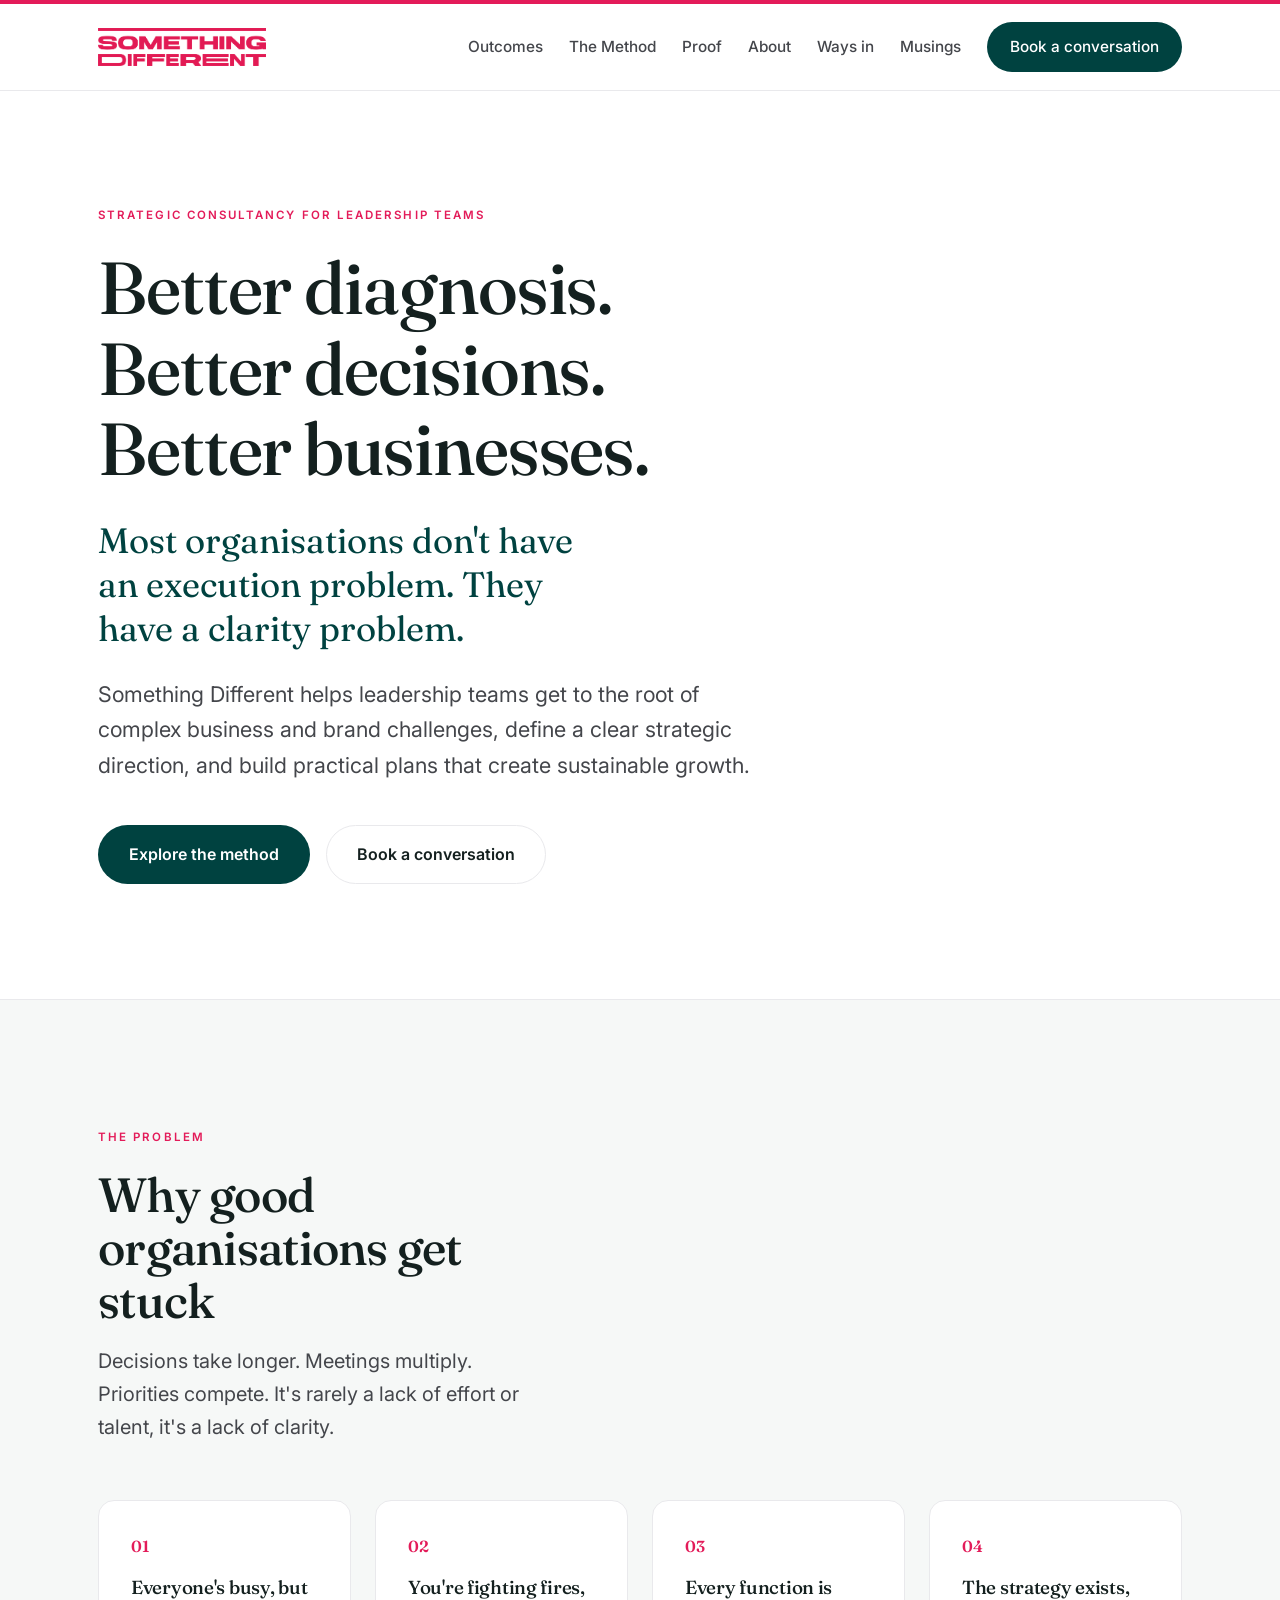
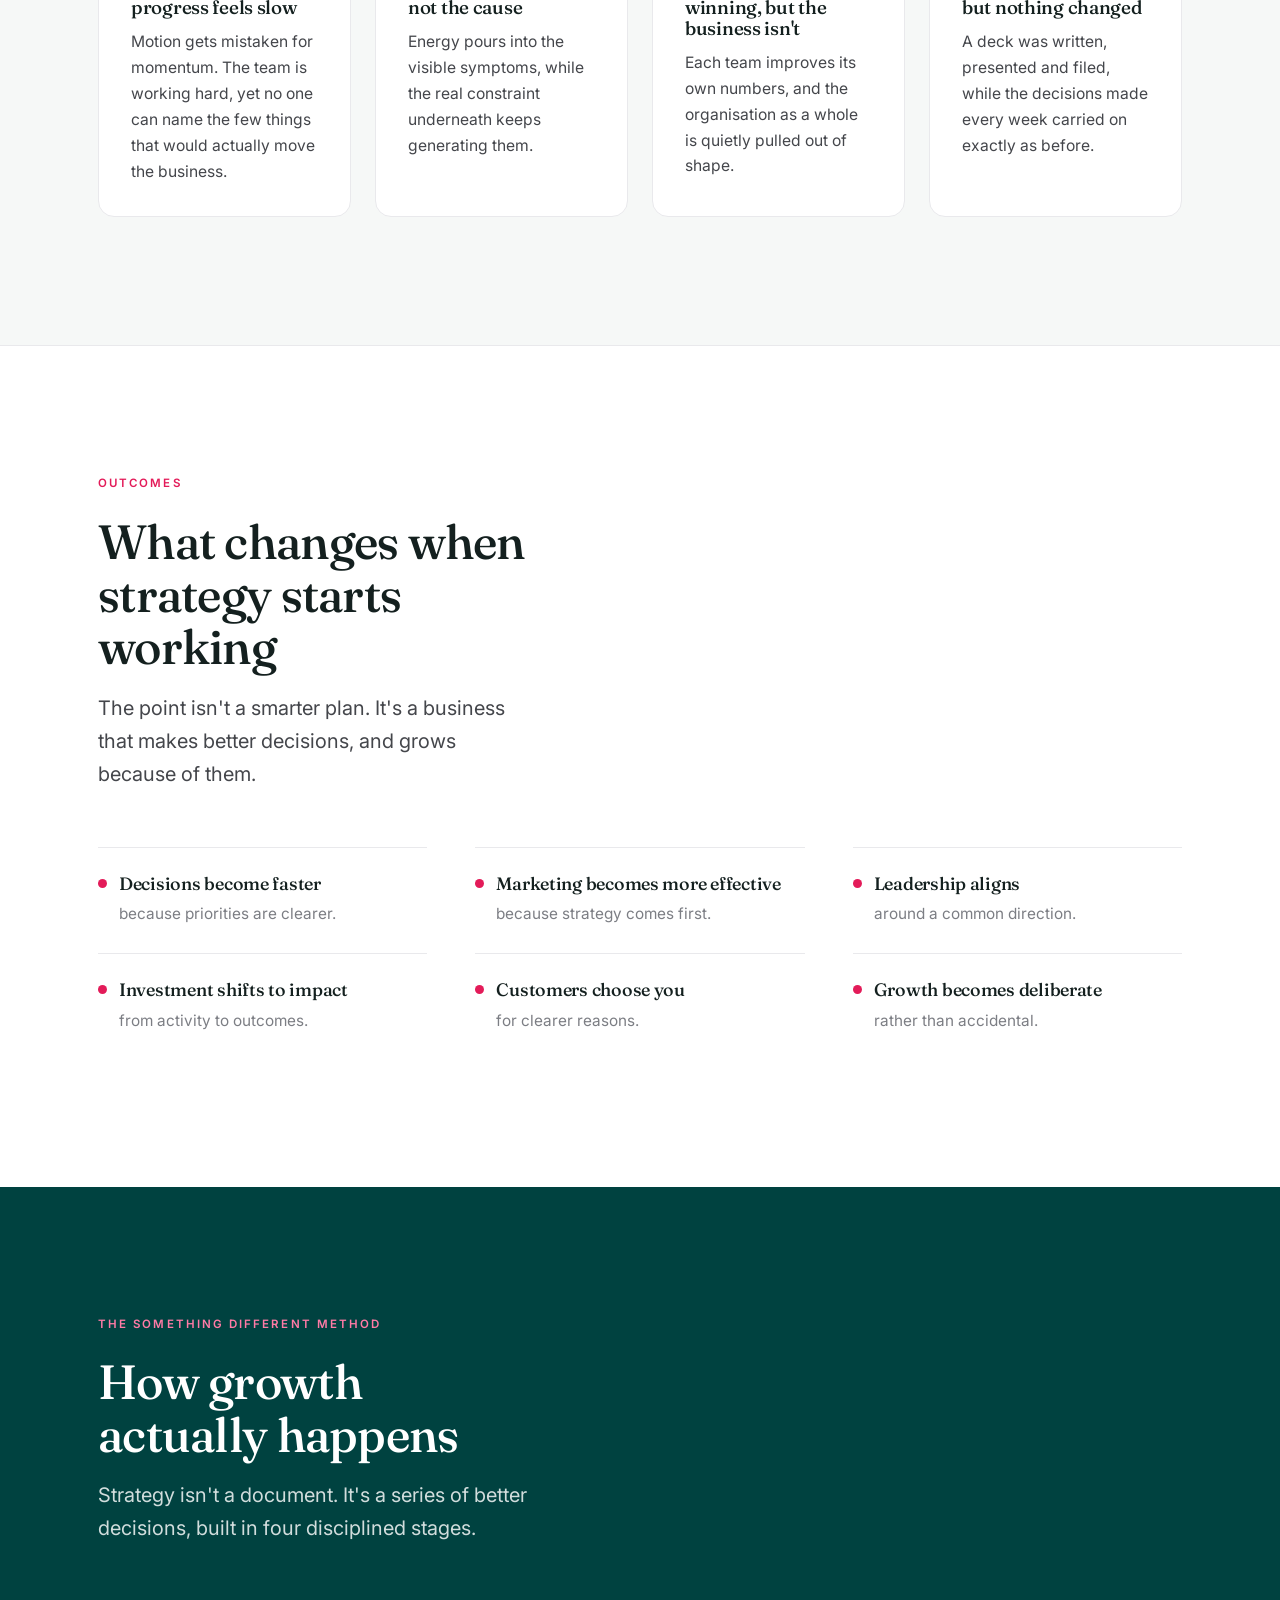
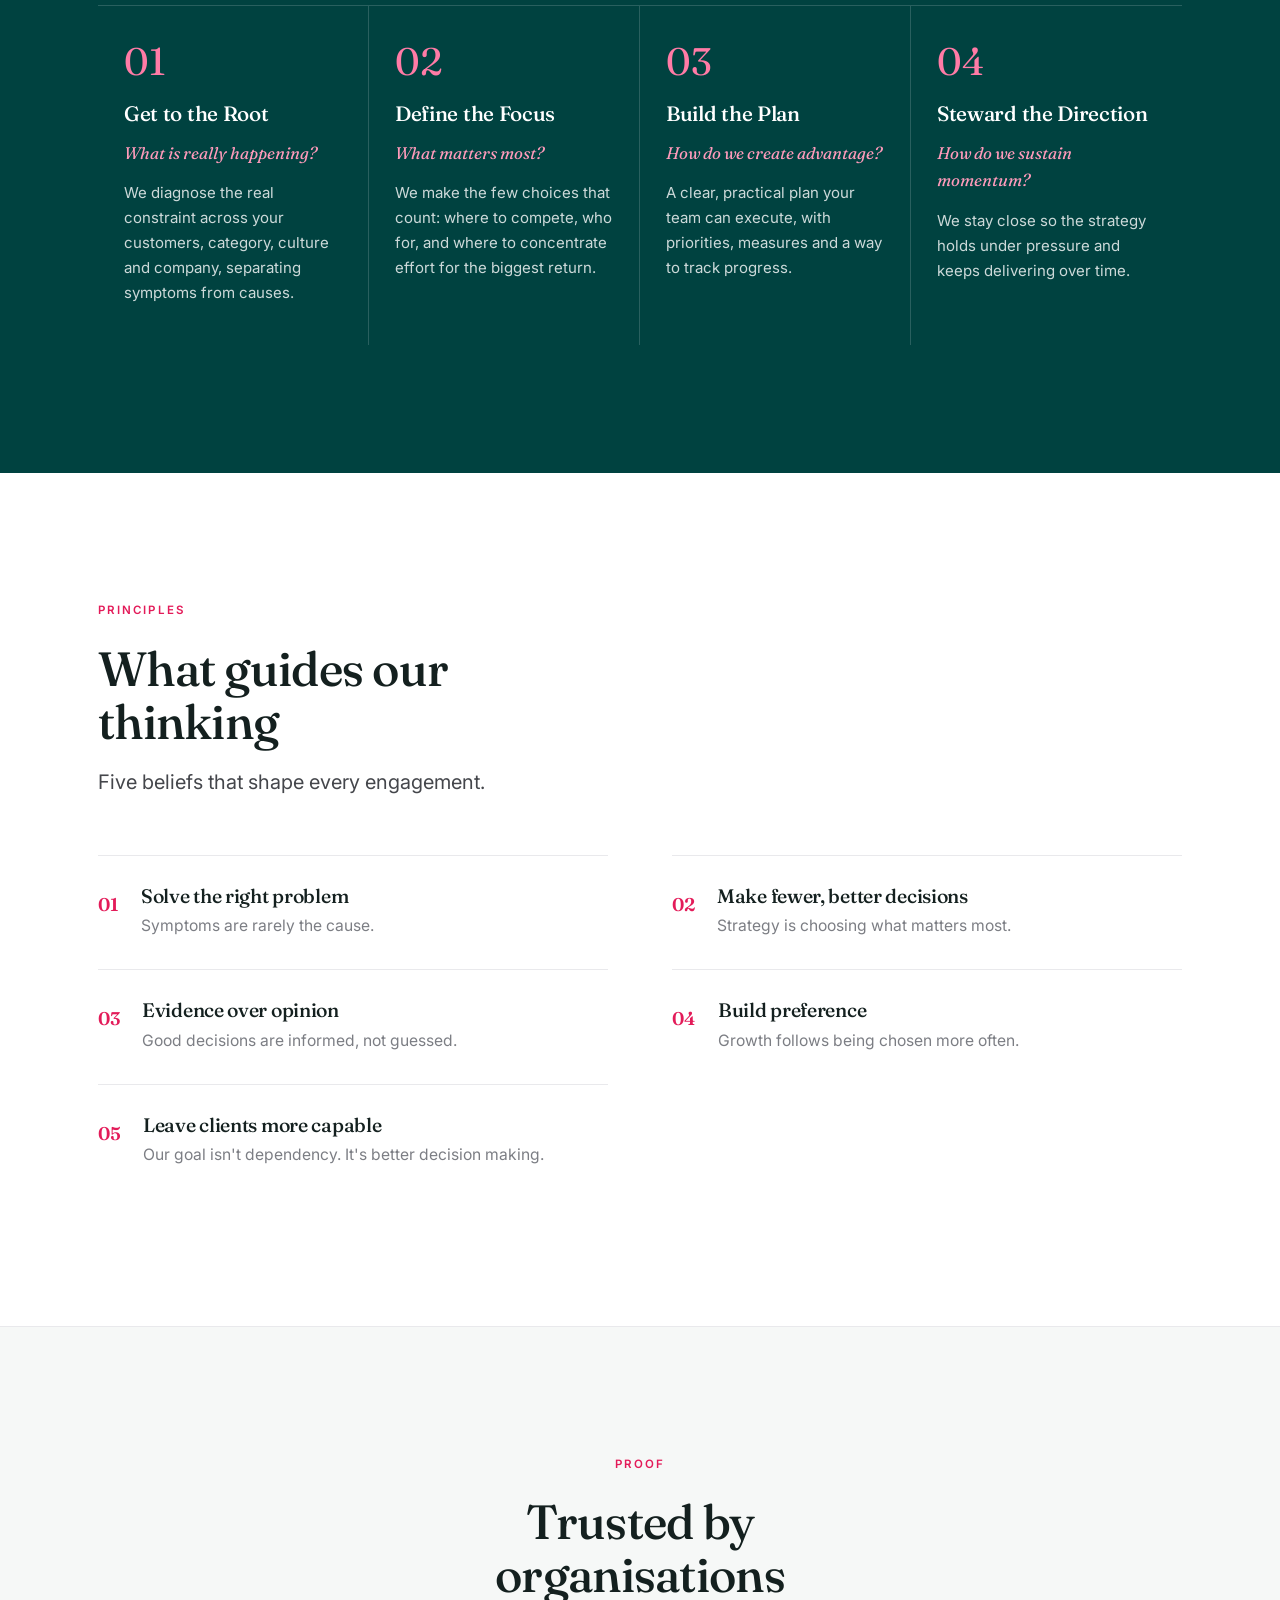
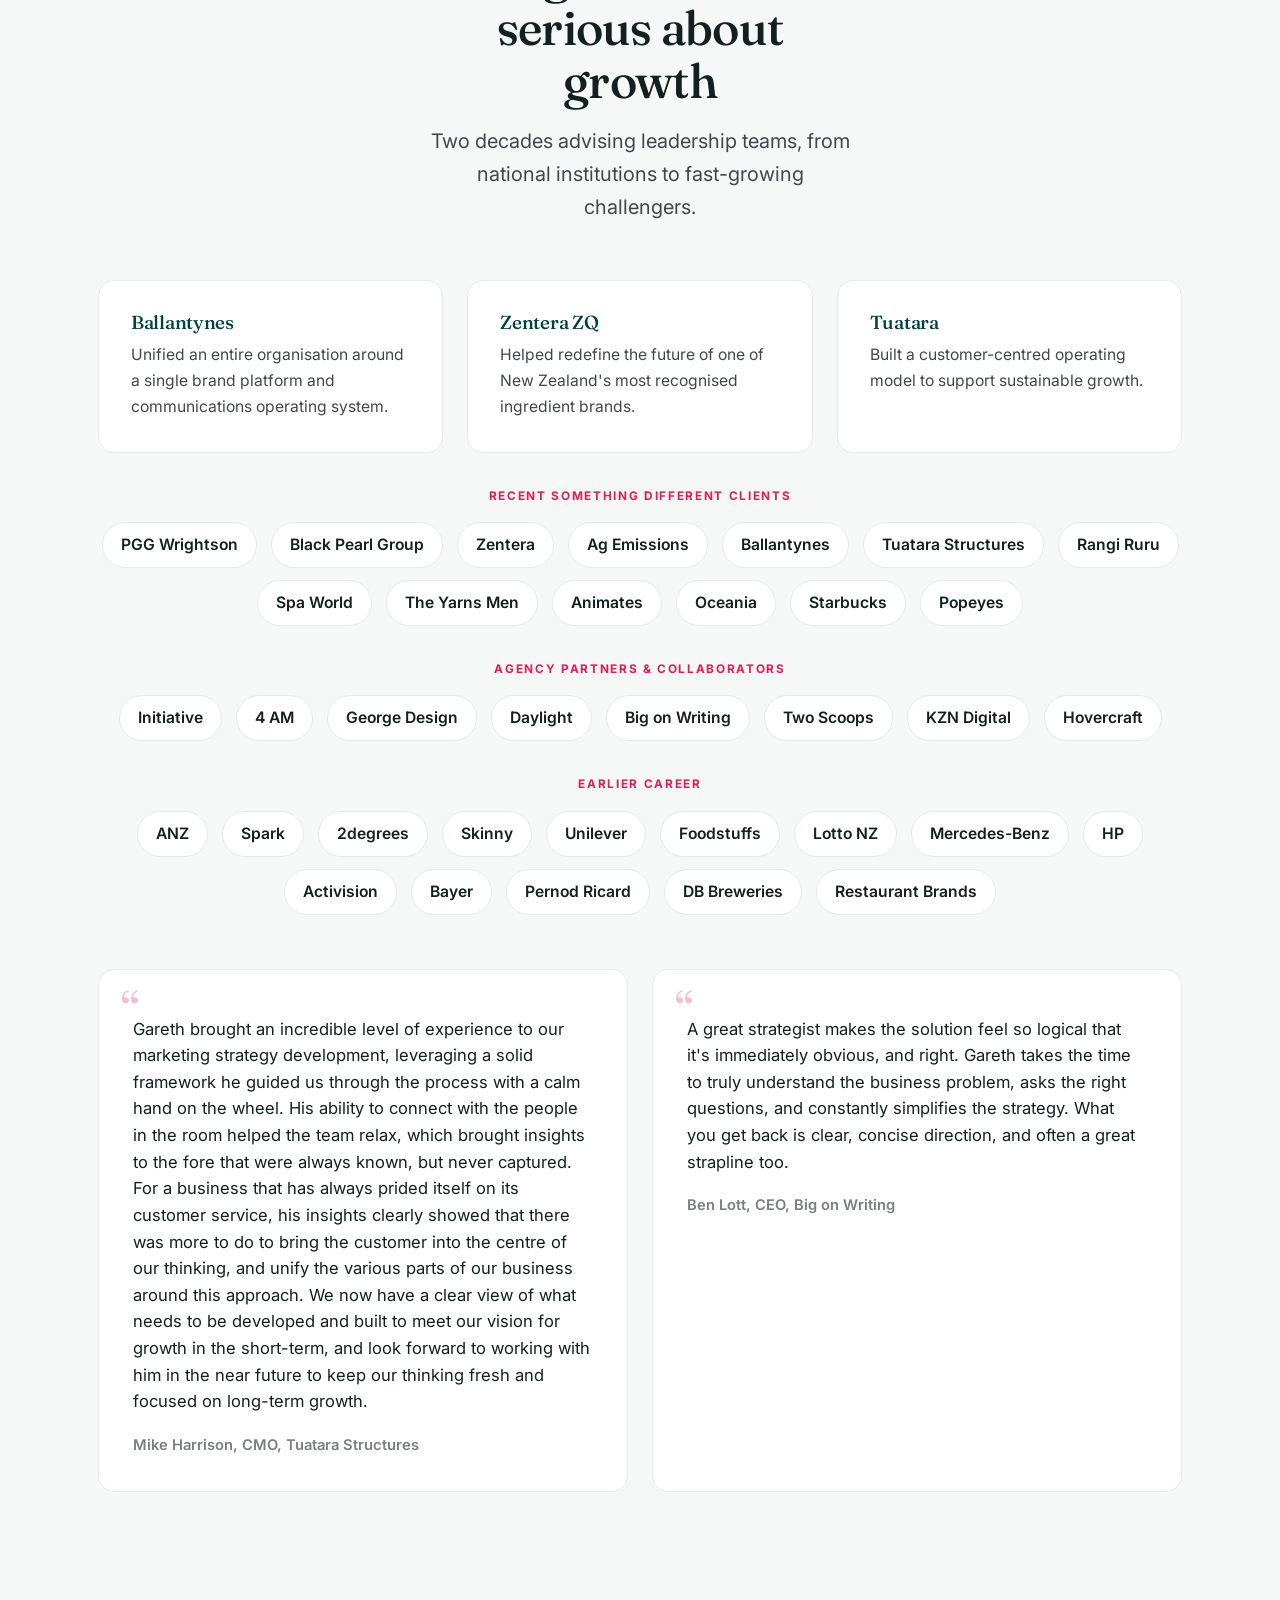
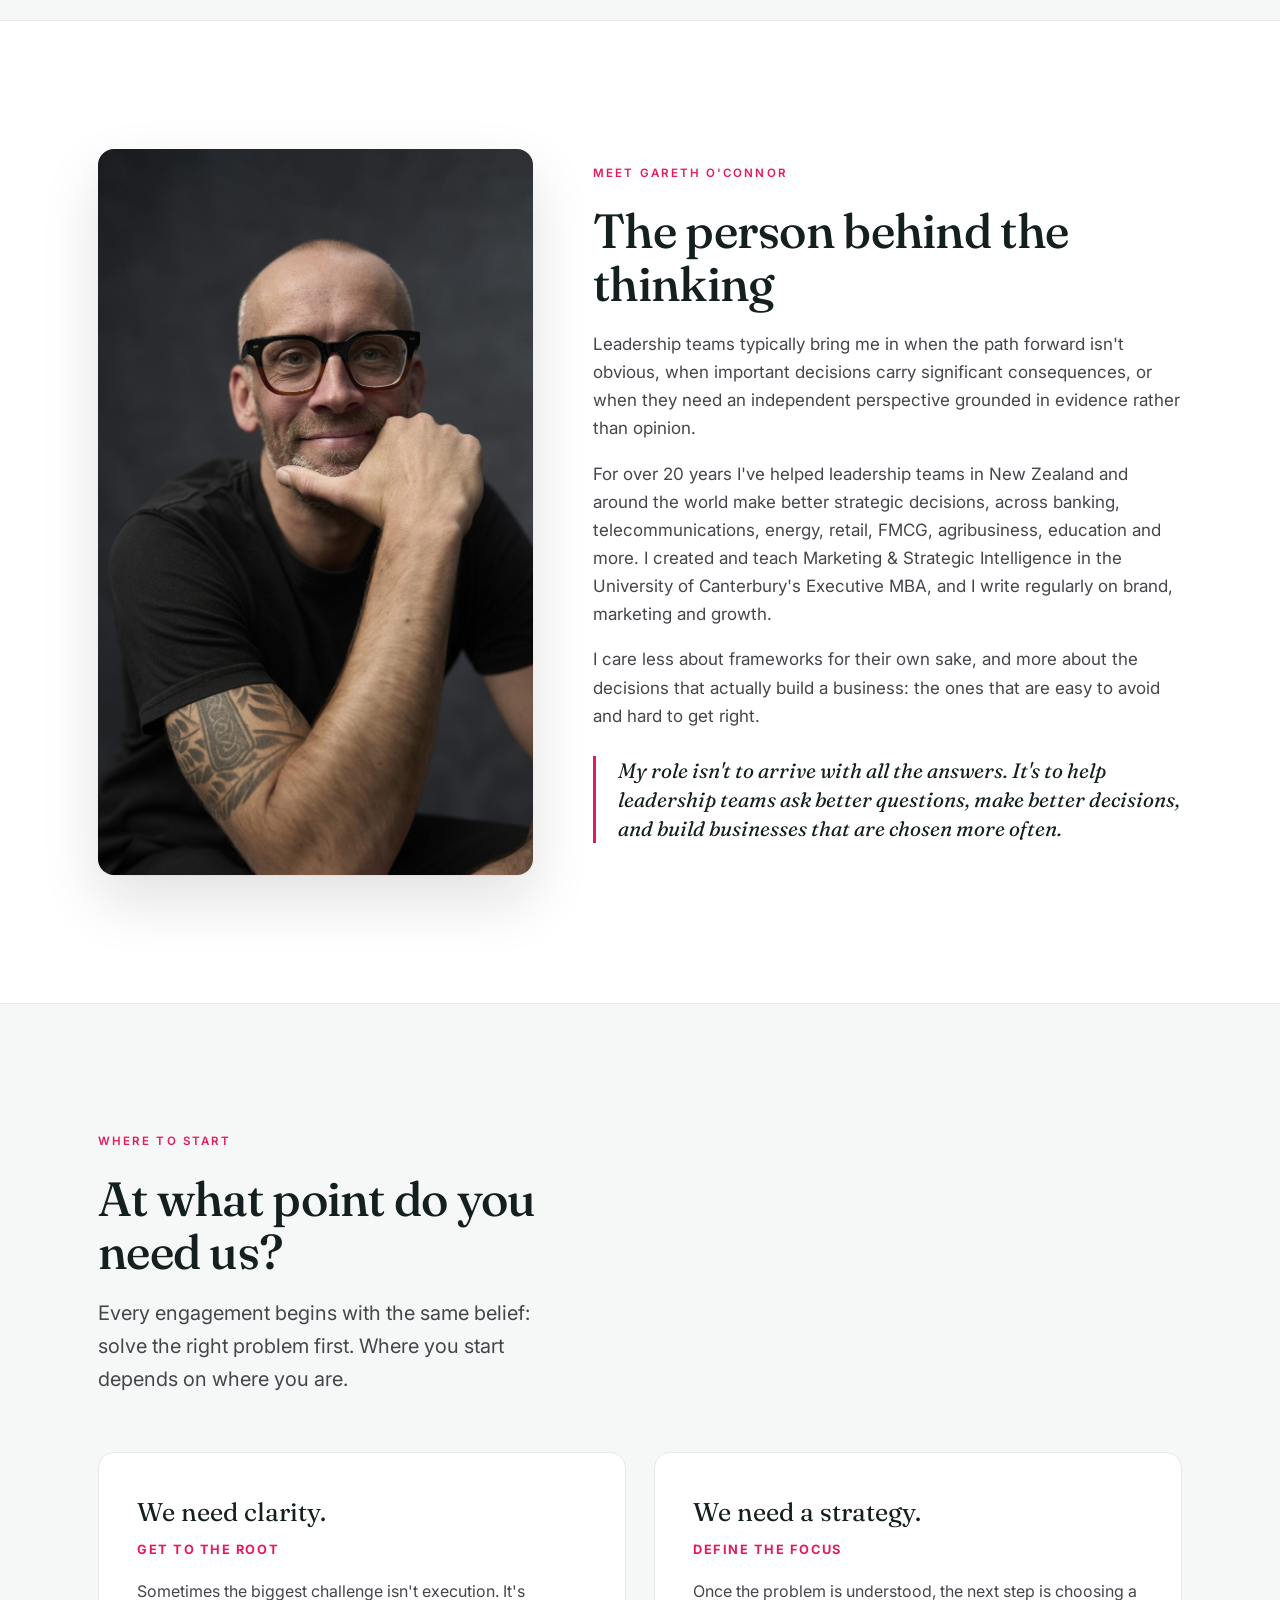
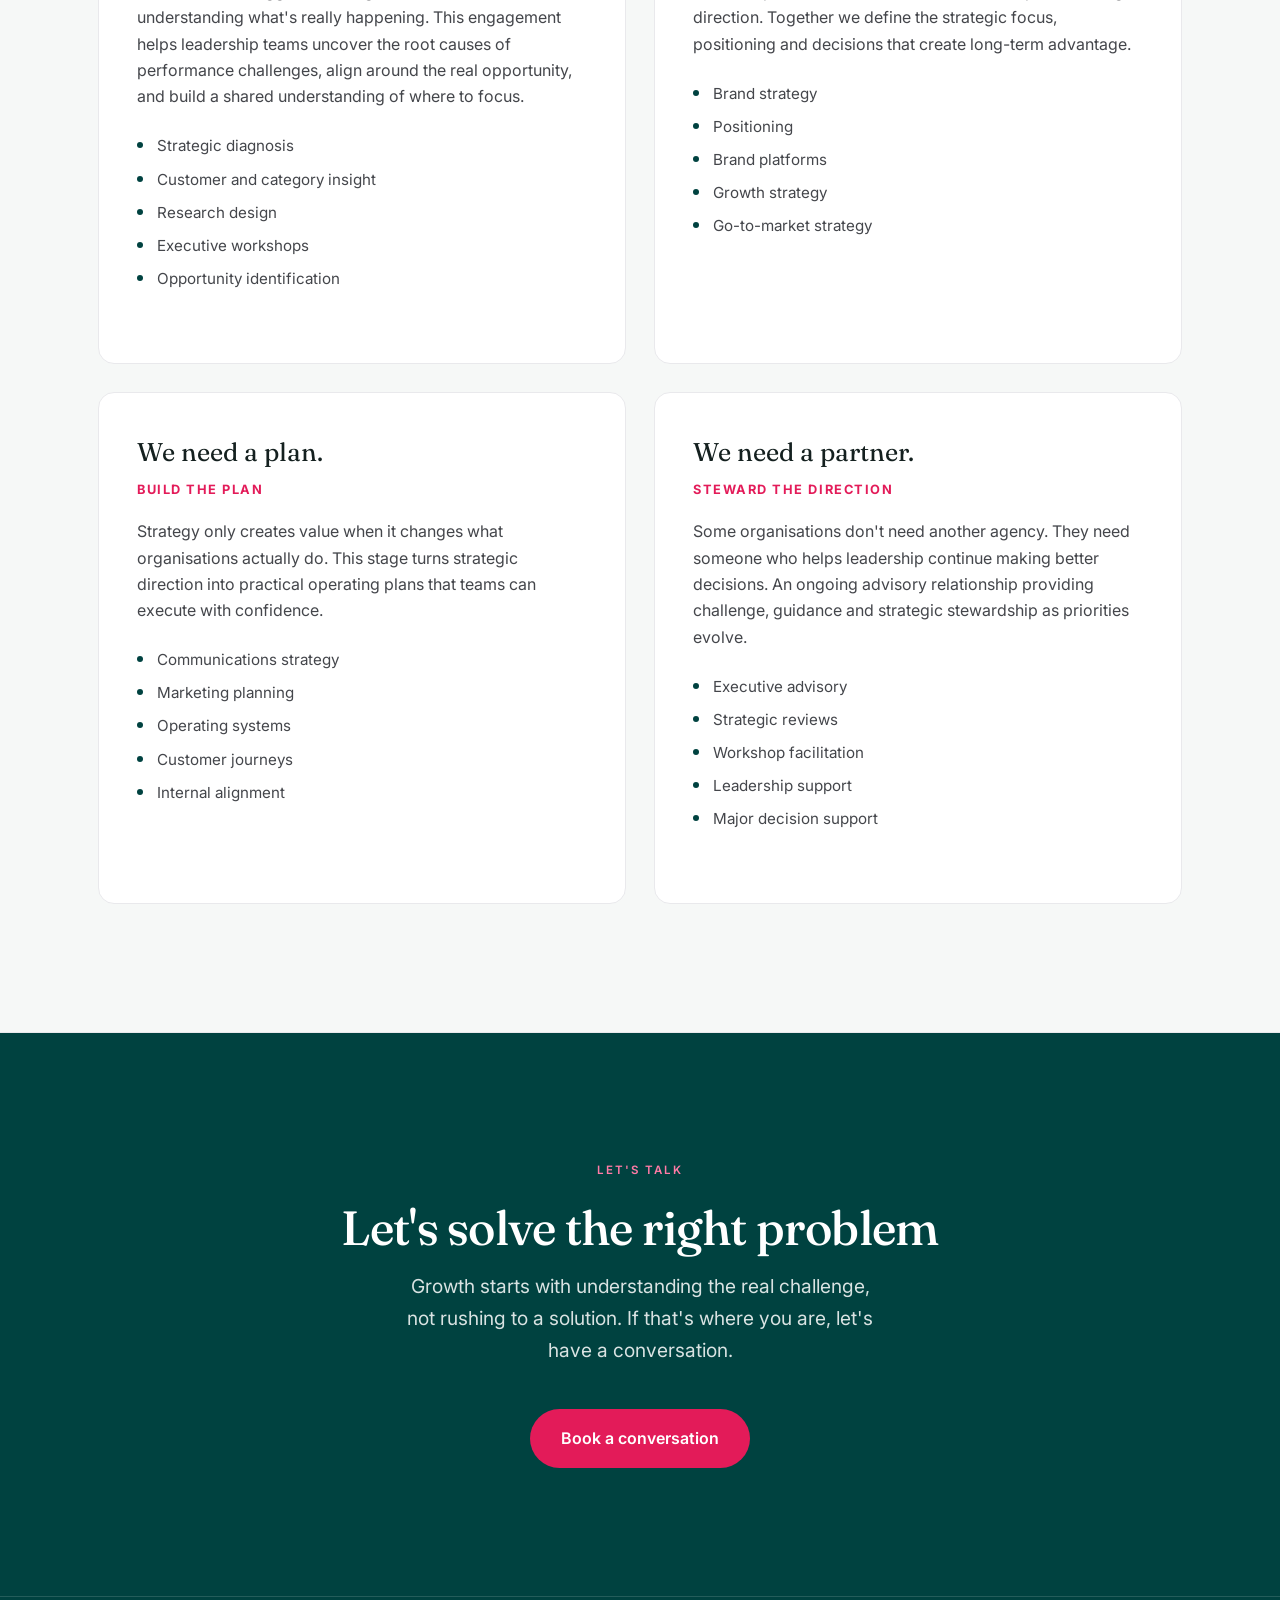
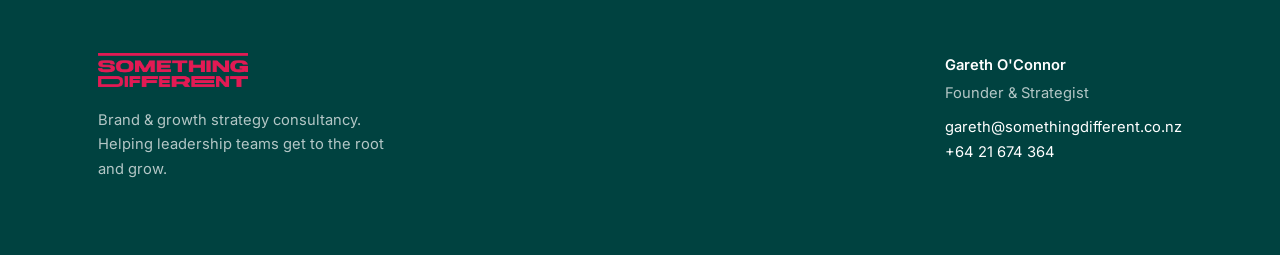
==== index.html @ 92d4b235 "Revise Open Graph description for stronger impact Updated the Open Graph description for clarity." ====
<!DOCTYPE html>
<html lang="en-NZ">
<head>
<meta charset="UTF-8">
<meta name="viewport" content="width=device-width, initial-scale=1">
<!-- Google tag (gtag.js) -->
<script async src="https://www.googletagmanager.com/gtag/js?id=G-72K4162M29"></script>
<script>
  window.dataLayer = window.dataLayer || [];
  function gtag(){dataLayer.push(arguments);}
  gtag('js', new Date());
  gtag('config', 'G-72K4162M29');
</script>
<title>Something Different | Brand & Growth Strategy Consultancy</title>
<meta name="description" content="A brand and growth strategy consultancy. Most organisations don't have an execution problem, they have a clarity problem. Better diagnosis, better decisions, better businesses.">
<link rel="canonical" href="https://somethingdifferent.co.nz/">
<meta name="theme-color" content="#004240">
<link rel="icon" href="/assets/favicon.svg" type="image/svg+xml">
<link rel="icon" href="/assets/favicon.png" sizes="64x64">
<link rel="apple-touch-icon" href="/assets/favicon.png">
<meta property="og:type" content="website">
<meta property="og:site_name" content="Something Different">
<meta property="og:title" content="Something Different | Brand & Growth Strategy Consultancy">
<meta property="og:description" content="Better diagnosis. Better decisions. Stronger businesses. A brand and growth strategy consultancy for leadership teams.">
<meta property="og:url" content="https://somethingdifferent.co.nz/">
<meta property="og:image" content="https://somethingdifferent.co.nz/assets/og-image.png">
<meta property="og:image:width" content="1200">
<meta property="og:image:height" content="630">
<meta name="twitter:card" content="summary_large_image">
<meta name="twitter:title" content="Something Different | Brand & Growth Strategy Consultancy">
<meta name="twitter:description" content="Better diagnosis. Better decisions. Better businesses.">
<meta name="twitter:image" content="https://somethingdifferent.co.nz/assets/og-image.png">
<script type="application/ld+json">
{"@context":"https://schema.org","@type":"ProfessionalService","name":"Something Different","description":"Brand and growth strategy consultancy helping leadership teams get to the root of performance challenges and build focused, commercially sound strategies that win preference and growth.","url":"https://somethingdifferent.co.nz/","logo":"https://somethingdifferent.co.nz/assets/logo.png","image":"https://somethingdifferent.co.nz/assets/og-image.png","email":"gareth@somethingdifferent.co.nz","telephone":"+64-21-674-364","areaServed":"New Zealand","founder":{"@type":"Person","name":"Gareth O'Connor","jobTitle":"Founder & Strategist","sameAs":"https://nz.linkedin.com/in/gareth-o-connor-3b755a29"},"sameAs":["https://nz.linkedin.com/in/gareth-o-connor-3b755a29"]}
</script>
<link rel="preconnect" href="https://fonts.googleapis.com">
<link rel="preconnect" href="https://fonts.gstatic.com" crossorigin>
<link href="https://fonts.googleapis.com/css2?family=Fraunces:opsz,wght@9..144,400;9..144,500;9..144,600&family=Inter:wght@400;500;600&display=swap" rel="stylesheet">
<style>
:root{
  --green:#004240; --green-2:#00605c; --pink:#e31b59; --pink-soft:#fde6ee;
  --green-soft:#e7f1ef; --ink:#14201f; --body:#44464b; --muted:#7c7e84;
  --line:#e9e9ec; --bg:#ffffff; --bg-soft:#f6f8f7; --radius:16px;
  --maxw:1140px;
}
*{box-sizing:border-box;}
html{scroll-behavior:smooth;}
body{margin:0;font-family:"Inter",-apple-system,BlinkMacSystemFont,"Segoe UI",Roboto,sans-serif;color:var(--body);background:var(--bg);line-height:1.65;font-size:17px;-webkit-font-smoothing:antialiased;}
h1,h2,h3,h4{font-family:"Fraunces",Georgia,serif;color:var(--ink);line-height:1.1;font-weight:500;letter-spacing:-0.015em;margin:0;}
h1{font-size:clamp(2.6rem,6vw,4.6rem);}
h2{font-size:clamp(2rem,4vw,3rem);}
h3{font-size:1.3rem;}
p{margin:0 0 1.1rem;}
a{color:inherit;text-decoration:none;}
.wrap{width:100%;max-width:var(--maxw);margin:0 auto;padding:0 28px;}
.eyebrow{font-family:"Inter",sans-serif;text-transform:uppercase;letter-spacing:.18em;font-size:.72rem;font-weight:600;color:var(--pink);margin:0 0 1.4rem;}
section{padding:clamp(84px,10vw,148px) 0;}
.lead{font-size:1.25rem;color:var(--body);max-width:46ch;}
.muted{color:var(--muted);}

/* buttons */
.btn{display:inline-block;font-weight:600;font-size:1rem;padding:15px 30px;border-radius:999px;border:1.5px solid transparent;transition:transform .12s ease,background .2s ease,color .2s ease,border-color .2s ease;cursor:pointer;}
.btn:hover{transform:translateY(-1px);}
.btn-primary{background:var(--green);color:#fff;}
.btn-primary:hover{background:var(--green-2);}
.btn-ghost{background:transparent;color:var(--ink);border-color:var(--line);}
.btn-ghost:hover{border-color:var(--green);color:var(--green);}
.btn-pink{background:var(--pink);color:#fff;}
.btn-pink:hover{background:#c5164e;}

/* nav */
.nav{position:sticky;top:0;z-index:40;background:rgba(255,255,255,.86);backdrop-filter:saturate(180%) blur(12px);border-top:4px solid var(--pink);border-bottom:1px solid var(--line);}
.nav .wrap{display:flex;align-items:center;justify-content:space-between;height:86px;}
.nav img{height:38px;display:block;}
.nav-links{display:flex;align-items:center;gap:26px;}
.nav-links a{color:var(--body);font-size:.96rem;font-weight:500;}
.nav-links a:hover{color:var(--ink);}
.nav-links .btn{padding:11px 22px;color:#fff;}
.nav-toggle{display:none;background:none;border:0;font-size:1.6rem;line-height:1;cursor:pointer;color:var(--ink);}

/* hero */
.hero{padding-top:clamp(70px,9vw,120px);padding-bottom:clamp(70px,9vw,120px);}
.hero h1{max-width:16ch;}
.hero .lead{margin-top:1.6rem;font-size:1.35rem;max-width:52ch;color:var(--body);}
.hero-statement{margin-top:1.8rem;font-family:"Fraunces",serif;font-size:clamp(1.5rem,3vw,2.2rem);color:var(--green);max-width:22ch;line-height:1.25;}
.hero-cta{margin-top:2.6rem;display:flex;gap:16px;flex-wrap:wrap;}

/* generic section head */
.section-head{max-width:40ch;margin-bottom:56px;}
.section-head .lead{margin-top:1.1rem;}
.center{text-align:center;margin-left:auto;margin-right:auto;}

/* problem cards */
.soft{background:var(--bg-soft);border-top:1px solid var(--line);border-bottom:1px solid var(--line);}
.grid-4{display:grid;grid-template-columns:repeat(4,1fr);gap:24px;}
.grid-3{display:grid;grid-template-columns:repeat(3,1fr);gap:24px;}
.grid-2{display:grid;grid-template-columns:repeat(2,1fr);gap:28px;}
.card{background:#fff;border:1px solid var(--line);border-radius:var(--radius);padding:32px;}
.card .n{font-family:"Fraunces",serif;color:var(--pink);font-size:1rem;font-weight:600;margin-bottom:18px;display:block;}
.card h3{font-size:1.18rem;margin-bottom:10px;}
.card p{font-size:.98rem;margin:0;}

/* outcomes */
.outcomes .item{padding:26px 0;border-top:1px solid var(--line);}
.out-grid{display:grid;grid-template-columns:repeat(3,1fr);gap:0 48px;}
.outcomes .item h3{font-size:1.12rem;display:flex;align-items:baseline;gap:12px;}
.outcomes .item h3::before{content:"";width:9px;height:9px;border-radius:50%;background:var(--pink);flex:0 0 auto;transform:translateY(-2px);}
.outcomes .item p{font-size:.96rem;color:var(--muted);margin:.5rem 0 0;padding-left:21px;}

/* principles */
.principles{display:grid;grid-template-columns:repeat(2,1fr);gap:0 64px;}
.pr{display:flex;gap:22px;padding:30px 0;border-top:1px solid var(--line);}
.pr .pn{font-family:"Fraunces",serif;color:var(--pink);font-size:1.15rem;font-weight:600;flex:0 0 auto;padding-top:4px;}
.pr h3{font-size:1.22rem;margin-bottom:6px;}
.pr p{font-size:.98rem;color:var(--muted);margin:0;}

/* operating model (signature, dark) */
.method{background:var(--green);color:#fff;}
.method h2,.method h3{color:#fff;}
.method .eyebrow{color:#ff7ba6;}
.method .lead{color:rgba(255,255,255,.82);}
.stages{margin-top:60px;display:grid;grid-template-columns:repeat(4,1fr);gap:0;border-top:1px solid rgba(255,255,255,.16);}
.stage{padding:36px 26px 40px;border-right:1px solid rgba(255,255,255,.16);}
.stage:last-child{border-right:none;}
.stage .num{font-family:"Fraunces",serif;font-size:2.4rem;color:#ff7ba6;line-height:1;display:block;margin-bottom:22px;}
.stage h3{font-size:1.3rem;margin-bottom:14px;}
.stage .q{font-family:"Fraunces",serif;font-style:italic;color:#ff9bbb;font-size:1.05rem;margin-bottom:14px;}
.stage p{font-size:.94rem;color:rgba(255,255,255,.8);margin:0;}

/* proof */
.clabel{font-size:.74rem;text-transform:uppercase;letter-spacing:.14em;font-weight:700;color:var(--pink);margin:34px 0 16px;text-align:center;}
.clients{display:flex;flex-wrap:wrap;gap:12px 14px;justify-content:center;}
.clients span{font-weight:600;color:var(--ink);font-size:.98rem;padding:9px 18px;border:1px solid var(--line);border-radius:999px;background:#fff;}
.quote{max-width:820px;margin:70px auto 0;text-align:center;padding:0 20px;}
.quote p{font-family:"Fraunces",serif;font-size:clamp(1.4rem,2.6vw,1.9rem);line-height:1.4;color:var(--ink);font-weight:400;}
.quote .mark{color:var(--pink);font-size:3rem;font-family:"Fraunces",serif;line-height:0;display:block;margin-bottom:10px;}
.quote cite{display:block;margin-top:22px;font-style:normal;font-weight:600;font-size:.95rem;color:var(--muted);}
.quotes{display:grid;grid-template-columns:1fr 1fr;gap:24px;margin-top:54px;}
.qcard{background:#fff;border:1px solid var(--line);border-radius:16px;padding:34px;position:relative;margin:0;}
.qcard::before{content:"\201C";font-family:"Fraunces",serif;color:var(--pink);font-size:3rem;line-height:1;position:absolute;top:16px;left:22px;opacity:.28;}
.qcard p{position:relative;font-size:1.04rem;line-height:1.6;color:var(--ink);margin:12px 0 0;}
.qcard cite{display:block;margin-top:18px;font-style:normal;font-weight:600;font-size:.92rem;color:var(--muted);}

/* meet gareth */
.about-grid{display:grid;grid-template-columns:0.85fr 1.15fr;gap:60px;align-items:center;}
.about-photo img{width:100%;border-radius:var(--radius);display:block;box-shadow:0 1px 2px rgba(0,0,0,.04),0 26px 60px rgba(20,20,25,.12);}
.about-quote{margin-top:26px;padding-left:22px;border-left:3px solid var(--pink);font-family:"Fraunces",serif;font-style:italic;font-size:1.3rem;line-height:1.4;color:var(--ink);}

/* services */
.svc{border:1px solid var(--line);border-radius:var(--radius);padding:38px;background:#fff;display:flex;flex-direction:column;}
.svc .need{font-family:"Fraunces",serif;font-size:1.6rem;color:var(--ink);margin-bottom:6px;}
.svc .maps{font-size:.8rem;text-transform:uppercase;letter-spacing:.12em;font-weight:700;color:var(--pink);margin-bottom:18px;}
.svc p{font-size:1rem;}
.svc ul{list-style:none;padding:0;margin:6px 0 26px;}
.svc li{position:relative;padding-left:20px;margin-bottom:8px;font-size:.95rem;color:var(--body);}
.svc li::before{content:"";position:absolute;left:0;top:9px;width:6px;height:6px;border-radius:50%;background:var(--green);}
.svc .go{margin-top:auto;font-weight:600;color:var(--green);}
.svc .go:hover{color:var(--pink);}

/* closing */
.closing{background:var(--green);color:#fff;text-align:center;}
.closing h2{color:#fff;}
.closing p{color:rgba(255,255,255,.85);max-width:40ch;margin-left:auto;margin-right:auto;}

/* footer */
.footer{background:var(--green);border-top:1px solid rgba(255,255,255,.14);color:rgba(255,255,255,.7);padding:56px 0;font-size:.92rem;}
.footer .wrap{display:flex;justify-content:space-between;gap:24px;flex-wrap:wrap;align-items:flex-start;}
.footer img{height:34px;}
.footer a{color:#fff;}
.footer a:hover{color:var(--pink);}

/* preview ribbon */
.ribbon{background:var(--ink);color:#fff;text-align:center;font-size:.82rem;letter-spacing:.03em;padding:9px 16px;}
.ribbon b{color:#ff9bbb;font-weight:600;}

@media(max-width:960px){
  .grid-4{grid-template-columns:repeat(2,1fr);}
  .out-grid{grid-template-columns:repeat(2,1fr);gap:0 32px;}
  .stages{grid-template-columns:repeat(2,1fr);border-top:none;}
  .stage{border-right:none;border-top:1px solid rgba(255,255,255,.16);}
  .about-grid{grid-template-columns:1fr;gap:36px;}
  .quotes{grid-template-columns:1fr;}
  .about-photo{max-width:420px;}
  .nav-toggle{display:block;}
  .nav-links{display:none;}
  .nav-links.open{display:flex;flex-direction:column;align-items:flex-start;gap:16px;position:absolute;top:86px;left:0;right:0;background:#fff;padding:22px 28px;border-bottom:1px solid var(--line);box-shadow:0 20px 40px rgba(20,20,25,.06);}
}
@media(max-width:620px){
  .grid-4,.grid-2,.grid-3,.out-grid{grid-template-columns:1fr;}
  .stages{grid-template-columns:1fr;}
}
</style>
</head>
<body>


<header class="nav">
  <div class="wrap">
    <a href="#top"><img src="assets/logo.png" alt="Something Different"></a>
    <button class="nav-toggle" aria-label="Menu" onclick="document.getElementById('nav').classList.toggle('open')">&#9776;</button>
    <nav class="nav-links" id="nav">
      <a href="#outcomes">Outcomes</a>
      <a href="#method">The Method</a>
      <a href="#proof">Proof</a>
      <a href="#about">About</a>
      <a href="#services">Ways in</a>
      <a href="musings.html">Musings</a>
      <a class="btn btn-primary" href="contact.html">Book a conversation</a>
    </nav>
  </div>
</header>

<!-- 1. HERO -->
<section class="hero" id="top">
  <div class="wrap">
    <p class="eyebrow">Strategic consultancy for leadership teams</p>
    <h1>Better diagnosis.<br>Better decisions.<br>Better businesses.</h1>
    <p class="hero-statement">Most organisations don't have an execution problem. They have a clarity problem.</p>
    <p class="lead">Something Different helps leadership teams get to the root of complex business and brand challenges, define a clear strategic direction, and build practical plans that create sustainable growth.</p>
    <div class="hero-cta">
      <a class="btn btn-primary" href="#method">Explore the method</a>
      <a class="btn btn-ghost" href="contact.html">Book a conversation</a>
    </div>
  </div>
</section>

<!-- 2. THE PROBLEM -->
<section class="soft">
  <div class="wrap">
    <div class="section-head">
      <p class="eyebrow">The problem</p>
      <h2>Why good organisations get stuck</h2>
      <p class="lead">Decisions take longer. Meetings multiply. Priorities compete. It's rarely a lack of effort or talent, it's a lack of clarity.</p>
    </div>
    <div class="grid-4">
      <div class="card"><span class="n">01</span><h3>Everyone's busy, but progress feels slow</h3><p>Motion gets mistaken for momentum. The team is working hard, yet no one can name the few things that would actually move the business.</p></div>
      <div class="card"><span class="n">02</span><h3>You're fighting fires, not the cause</h3><p>Energy pours into the visible symptoms, while the real constraint underneath keeps generating them.</p></div>
      <div class="card"><span class="n">03</span><h3>Every function is winning, but the business isn't</h3><p>Each team improves its own numbers, and the organisation as a whole is quietly pulled out of shape.</p></div>
      <div class="card"><span class="n">04</span><h3>The strategy exists, but nothing changed</h3><p>A deck was written, presented and filed, while the decisions made every week carried on exactly as before.</p></div>
    </div>
  </div>
</section>

<!-- 3. OUTCOMES -->
<section class="outcomes" id="outcomes">
  <div class="wrap">
    <div class="section-head">
      <p class="eyebrow">Outcomes</p>
      <h2>What changes when strategy starts working</h2>
      <p class="lead">The point isn't a smarter plan. It's a business that makes better decisions, and grows because of them.</p>
    </div>
    <div class="out-grid">
      <div class="item"><h3>Decisions become faster</h3><p>because priorities are clearer.</p></div>
      <div class="item"><h3>Marketing becomes more effective</h3><p>because strategy comes first.</p></div>
      <div class="item"><h3>Leadership aligns</h3><p>around a common direction.</p></div>
      <div class="item"><h3>Investment shifts to impact</h3><p>from activity to outcomes.</p></div>
      <div class="item"><h3>Customers choose you</h3><p>for clearer reasons.</p></div>
      <div class="item"><h3>Growth becomes deliberate</h3><p>rather than accidental.</p></div>
    </div>
  </div>
</section>

<!-- 4. OPERATING MODEL -->
<section class="method" id="method">
  <div class="wrap">
    <div class="section-head">
      <p class="eyebrow">The Something Different Method</p>
      <h2>How growth actually happens</h2>
      <p class="lead">Strategy isn't a document. It's a series of better decisions, built in four disciplined stages.</p>
    </div>
    <div class="stages">
      <div class="stage"><span class="num">01</span><h3>Get to the Root</h3><p class="q">What is really happening?</p><p>We diagnose the real constraint across your customers, category, culture and company, separating symptoms from causes.</p></div>
      <div class="stage"><span class="num">02</span><h3>Define the Focus</h3><p class="q">What matters most?</p><p>We make the few choices that count: where to compete, who for, and where to concentrate effort for the biggest return.</p></div>
      <div class="stage"><span class="num">03</span><h3>Build the Plan</h3><p class="q">How do we create advantage?</p><p>A clear, practical plan your team can execute, with priorities, measures and a way to track progress.</p></div>
      <div class="stage"><span class="num">04</span><h3>Steward the Direction</h3><p class="q">How do we sustain momentum?</p><p>We stay close so the strategy holds under pressure and keeps delivering over time.</p></div>
    </div>
  </div>
</section>

<!-- Principles -->
<section id="principles">
  <div class="wrap">
    <div class="section-head">
      <p class="eyebrow">Principles</p>
      <h2>What guides our thinking</h2>
      <p class="lead">Five beliefs that shape every engagement.</p>
    </div>
    <div class="principles">
      <div class="pr"><span class="pn">01</span><div><h3>Solve the right problem</h3><p>Symptoms are rarely the cause.</p></div></div>
      <div class="pr"><span class="pn">02</span><div><h3>Make fewer, better decisions</h3><p>Strategy is choosing what matters most.</p></div></div>
      <div class="pr"><span class="pn">03</span><div><h3>Evidence over opinion</h3><p>Good decisions are informed, not guessed.</p></div></div>
      <div class="pr"><span class="pn">04</span><div><h3>Build preference</h3><p>Growth follows being chosen more often.</p></div></div>
      <div class="pr"><span class="pn">05</span><div><h3>Leave clients more capable</h3><p>Our goal isn't dependency. It's better decision making.</p></div></div>
    </div>
  </div>
</section>

<!-- 5. PROOF -->
<section class="soft" id="proof">
  <div class="wrap">
    <div class="section-head center">
      <p class="eyebrow">Proof</p>
      <h2>Trusted by organisations serious about growth</h2>
      <p class="lead center">Two decades advising leadership teams, from national institutions to fast-growing challengers.</p>
    </div>
    <div class="grid-3" style="margin-bottom:8px;">
      <div class="card"><h3 style="color:var(--green);margin-bottom:8px;">Ballantynes</h3><p>Unified an entire organisation around a single brand platform and communications operating system.</p></div>
      <div class="card"><h3 style="color:var(--green);margin-bottom:8px;">Zentera ZQ</h3><p>Helped redefine the future of one of New Zealand's most recognised ingredient brands.</p></div>
      <div class="card"><h3 style="color:var(--green);margin-bottom:8px;">Tuatara</h3><p>Built a customer-centred operating model to support sustainable growth.</p></div>
    </div>
    <p class="clabel">Recent Something Different clients</p>
    <div class="clients">
      <span>PGG Wrightson</span><span>Black Pearl Group</span><span>Zentera</span><span>Ag Emissions</span><span>Ballantynes</span><span>Tuatara Structures</span><span>Rangi Ruru</span><span>Spa World</span><span>The Yarns Men</span><span>Animates</span><span>Oceania</span><span>Starbucks</span><span>Popeyes</span>
    </div>
    <p class="clabel">Agency partners &amp; collaborators</p>
    <div class="clients">
      <span>Initiative</span><span>4 AM</span><span>George Design</span><span>Daylight</span><span>Big on Writing</span><span>Two Scoops</span><span>KZN Digital</span><span>Hovercraft</span>
    </div>
    <p class="clabel">Earlier career</p>
    <div class="clients">
      <span>ANZ</span><span>Spark</span><span>2degrees</span><span>Skinny</span><span>Unilever</span><span>Foodstuffs</span><span>Lotto NZ</span><span>Mercedes-Benz</span><span>HP</span><span>Activision</span><span>Bayer</span><span>Pernod Ricard</span><span>DB Breweries</span><span>Restaurant Brands</span>
    </div>
    <div class="quotes">
      <blockquote class="qcard">
        <p>Gareth brought an incredible level of experience to our marketing strategy development, leveraging a solid framework he guided us through the process with a calm hand on the wheel. His ability to connect with the people in the room helped the team relax, which brought insights to the fore that were always known, but never captured. For a business that has always prided itself on its customer service, his insights clearly showed that there was more to do to bring the customer into the centre of our thinking, and unify the various parts of our business around this approach. We now have a clear view of what needs to be developed and built to meet our vision for growth in the short-term, and look forward to working with him in the near future to keep our thinking fresh and focused on long-term growth.</p>
        <cite>Mike Harrison, CMO, Tuatara Structures</cite>
      </blockquote>
      <blockquote class="qcard">
        <p>A great strategist makes the solution feel so logical that it's immediately obvious, and right. Gareth takes the time to truly understand the business problem, asks the right questions, and constantly simplifies the strategy. What you get back is clear, concise direction, and often a great strapline too.</p>
        <cite>Ben Lott, CEO, Big on Writing</cite>
      </blockquote>
    </div>
  </div>
</section>

<!-- 6. MEET GARETH -->
<section id="about">
  <div class="wrap">
    <div class="about-grid">
      <div class="about-photo"><img src="assets/gareth.jpg" alt="Gareth O'Connor"></div>
      <div>
        <p class="eyebrow">Meet Gareth O'Connor</p>
        <h2>The person behind the thinking</h2>
        <p style="margin-top:1.2rem;">Leadership teams typically bring me in when the path forward isn't obvious, when important decisions carry significant consequences, or when they need an independent perspective grounded in evidence rather than opinion.</p>
        <p>For over 20 years I've helped leadership teams in New Zealand and around the world make better strategic decisions, across banking, telecommunications, energy, retail, FMCG, agribusiness, education and more. I created and teach Marketing &amp; Strategic Intelligence in the University of Canterbury's Executive MBA, and I write regularly on brand, marketing and growth.</p>
        <p>I care less about frameworks for their own sake, and more about the decisions that actually build a business: the ones that are easy to avoid and hard to get right.</p>
        <p class="about-quote">My role isn't to arrive with all the answers. It's to help leadership teams ask better questions, make better decisions, and build businesses that are chosen more often.</p>
      </div>
    </div>
  </div>
</section>

<!-- 7. SERVICES (entry points) -->
<section class="soft" id="services">
  <div class="wrap">
    <div class="section-head">
      <p class="eyebrow">Where to start</p>
      <h2>At what point do you need us?</h2>
      <p class="lead">Every engagement begins with the same belief: solve the right problem first. Where you start depends on where you are.</p>
    </div>
    <div class="grid-2">
      <div class="svc">
        <div class="need">We need clarity.</div>
        <div class="maps">Get to the Root</div>
        <p>Sometimes the biggest challenge isn't execution. It's understanding what's really happening. This engagement helps leadership teams uncover the root causes of performance challenges, align around the real opportunity, and build a shared understanding of where to focus.</p>
        <ul>
          <li>Strategic diagnosis</li><li>Customer and category insight</li><li>Research design</li><li>Executive workshops</li><li>Opportunity identification</li>
        </ul>
      </div>
      <div class="svc">
        <div class="need">We need a strategy.</div>
        <div class="maps">Define the Focus</div>
        <p>Once the problem is understood, the next step is choosing a direction. Together we define the strategic focus, positioning and decisions that create long-term advantage.</p>
        <ul>
          <li>Brand strategy</li><li>Positioning</li><li>Brand platforms</li><li>Growth strategy</li><li>Go-to-market strategy</li>
        </ul>
      </div>
      <div class="svc">
        <div class="need">We need a plan.</div>
        <div class="maps">Build the Plan</div>
        <p>Strategy only creates value when it changes what organisations actually do. This stage turns strategic direction into practical operating plans that teams can execute with confidence.</p>
        <ul>
          <li>Communications strategy</li><li>Marketing planning</li><li>Operating systems</li><li>Customer journeys</li><li>Internal alignment</li>
        </ul>
      </div>
      <div class="svc">
        <div class="need">We need a partner.</div>
        <div class="maps">Steward the Direction</div>
        <p>Some organisations don't need another agency. They need someone who helps leadership continue making better decisions. An ongoing advisory relationship providing challenge, guidance and strategic stewardship as priorities evolve.</p>
        <ul>
          <li>Executive advisory</li><li>Strategic reviews</li><li>Workshop facilitation</li><li>Leadership support</li><li>Major decision support</li>
        </ul>
      </div>
    </div>
  </div>
</section>

<!-- 8. CLOSING CTA -->
<section class="closing" id="contact">
  <div class="wrap">
    <p class="eyebrow" style="color:#ff7ba6;">Let's talk</p>
    <h2>Let's solve the right problem</h2>
    <p style="font-size:1.2rem;margin-top:1rem;">Growth starts with understanding the real challenge, not rushing to a solution. If that's where you are, let's have a conversation.</p>
    <a class="btn btn-pink" href="contact.html" style="margin-top:1.6rem;">Book a conversation</a>
  </div>
</section>

<footer class="footer">
  <div class="wrap">
    <div>
      <img src="assets/logo.png" alt="Something Different">
      <p style="margin-top:14px;max-width:34ch;">Brand &amp; growth strategy consultancy. Helping leadership teams get to the root and grow.</p>
    </div>
    <div>
      <p style="color:#fff;font-weight:600;margin-bottom:4px;">Gareth O'Connor</p>
      <p style="margin:0;">Founder &amp; Strategist</p>
      <p style="margin:10px 0 0;"><a href="mailto:gareth@somethingdifferent.co.nz">gareth@somethingdifferent.co.nz</a><br><a href="tel:+6421674364">+64 21 674 364</a></p>
    </div>
  </div>
</footer>

</body>
</html>
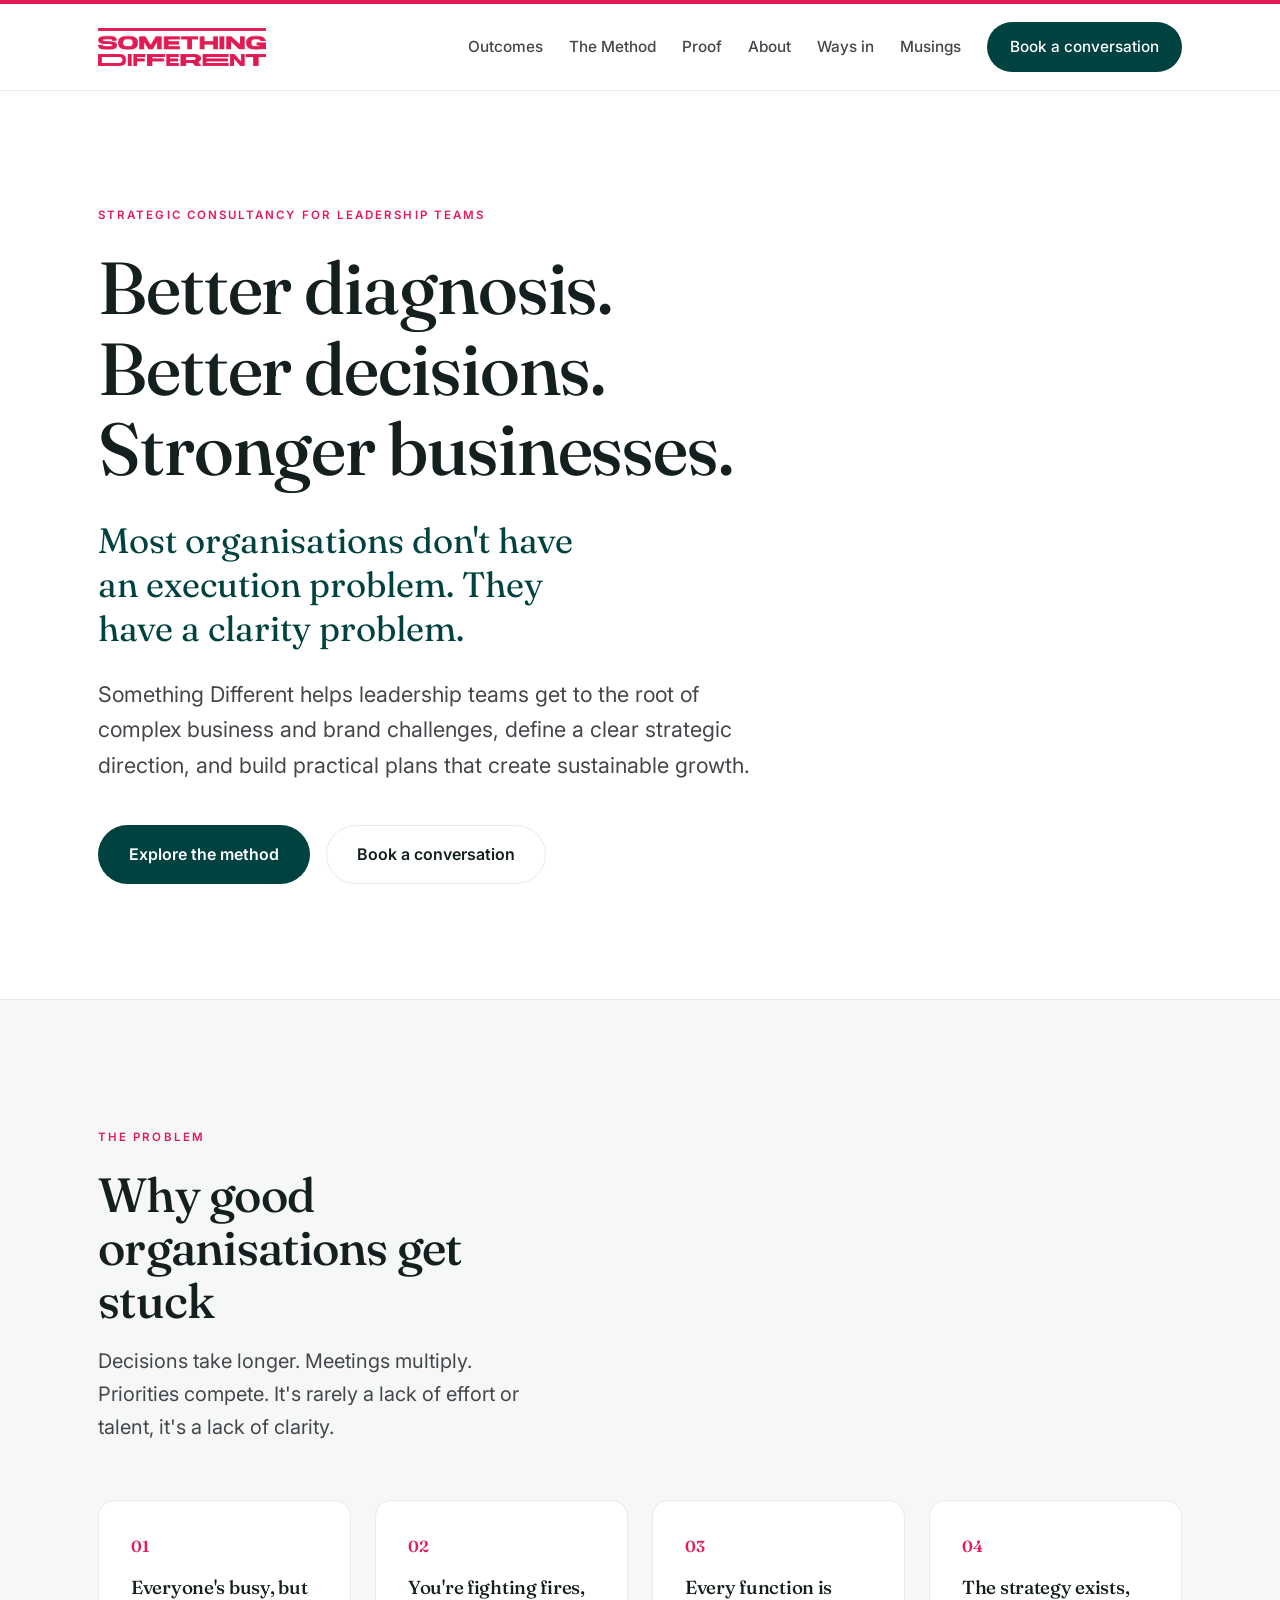
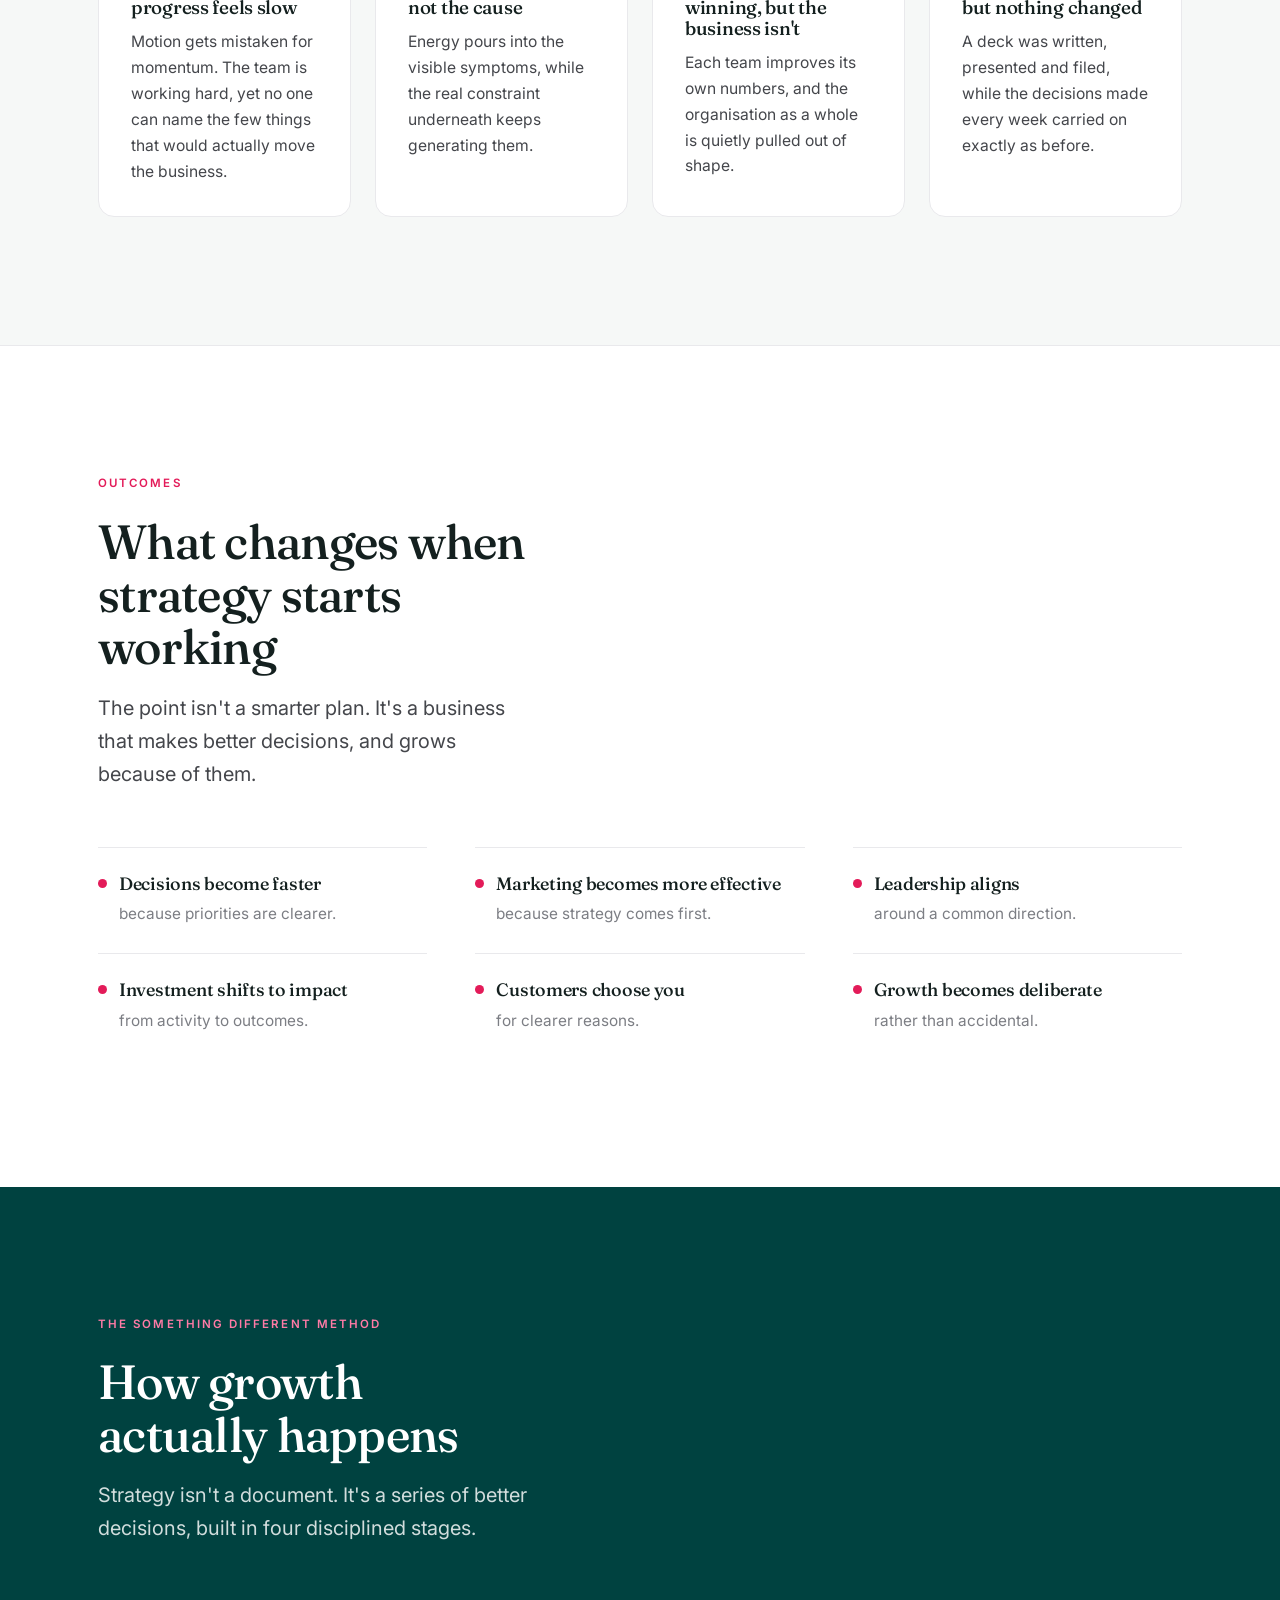
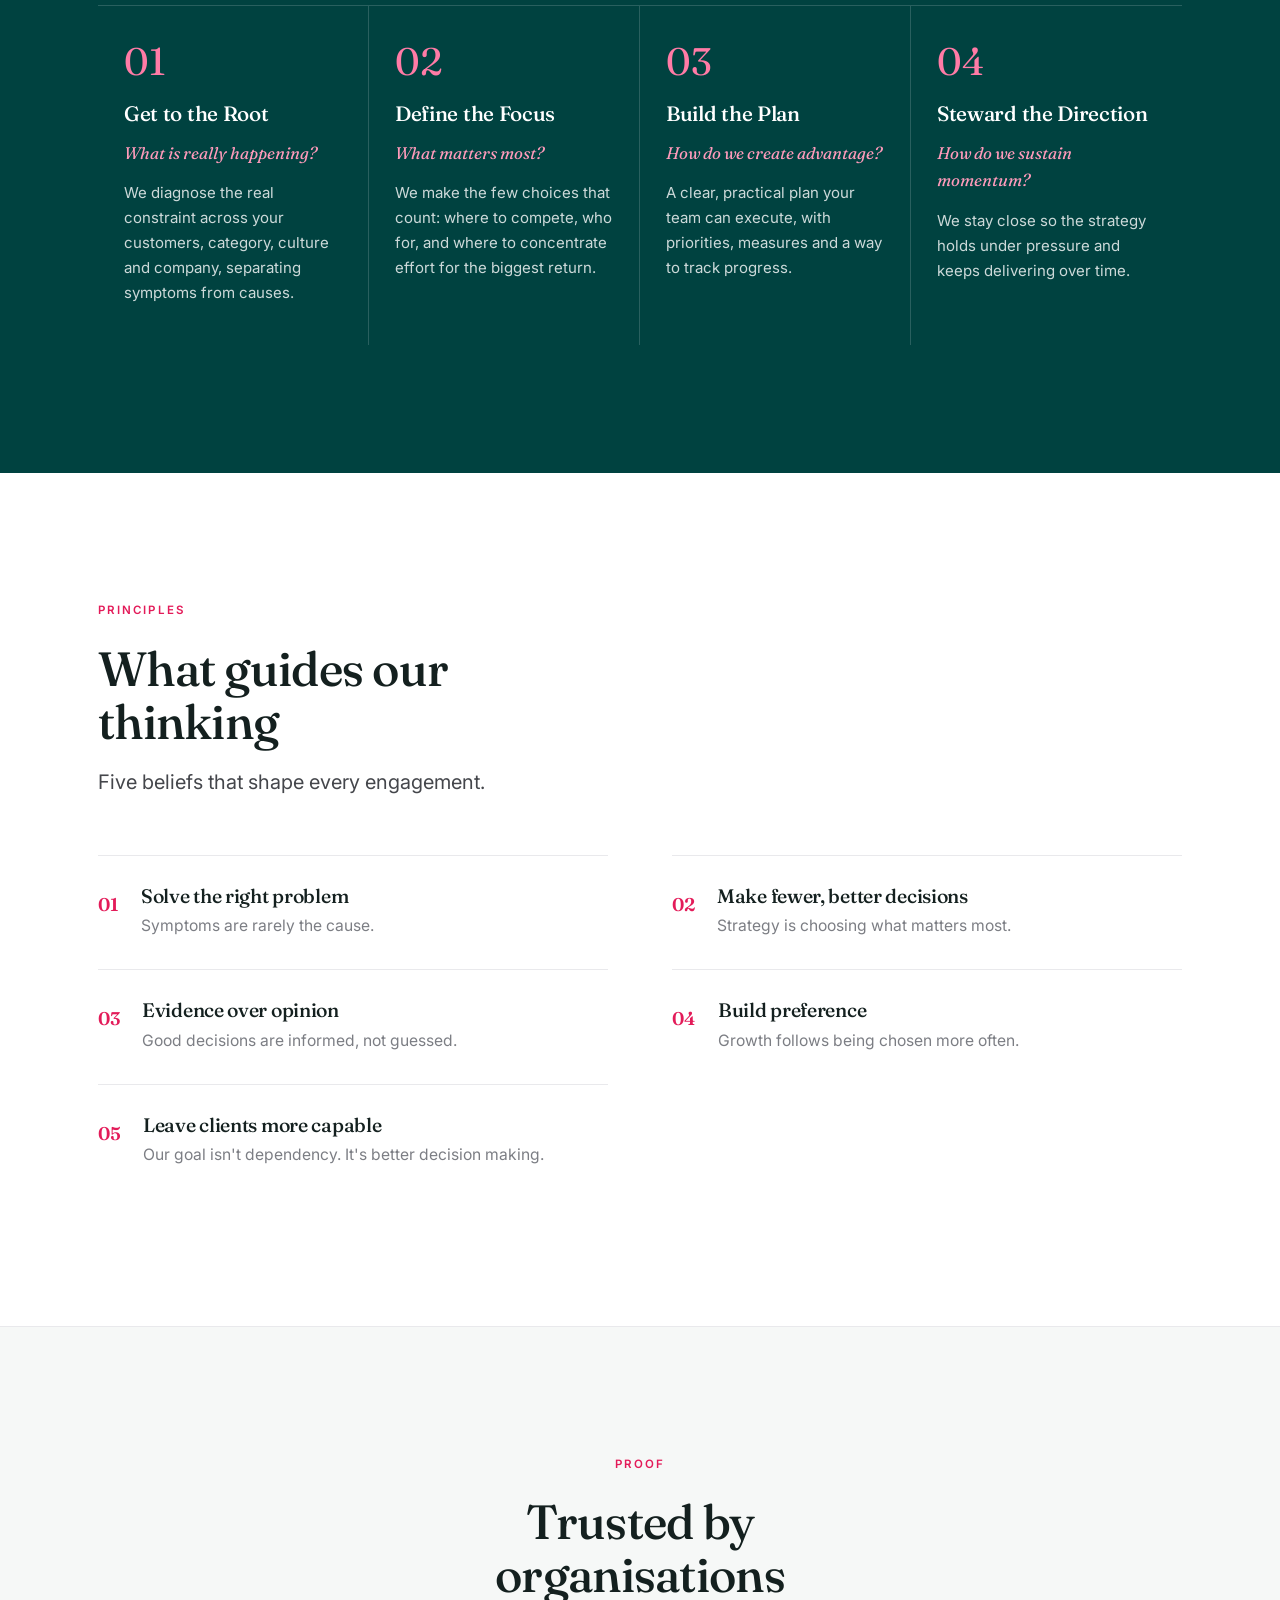
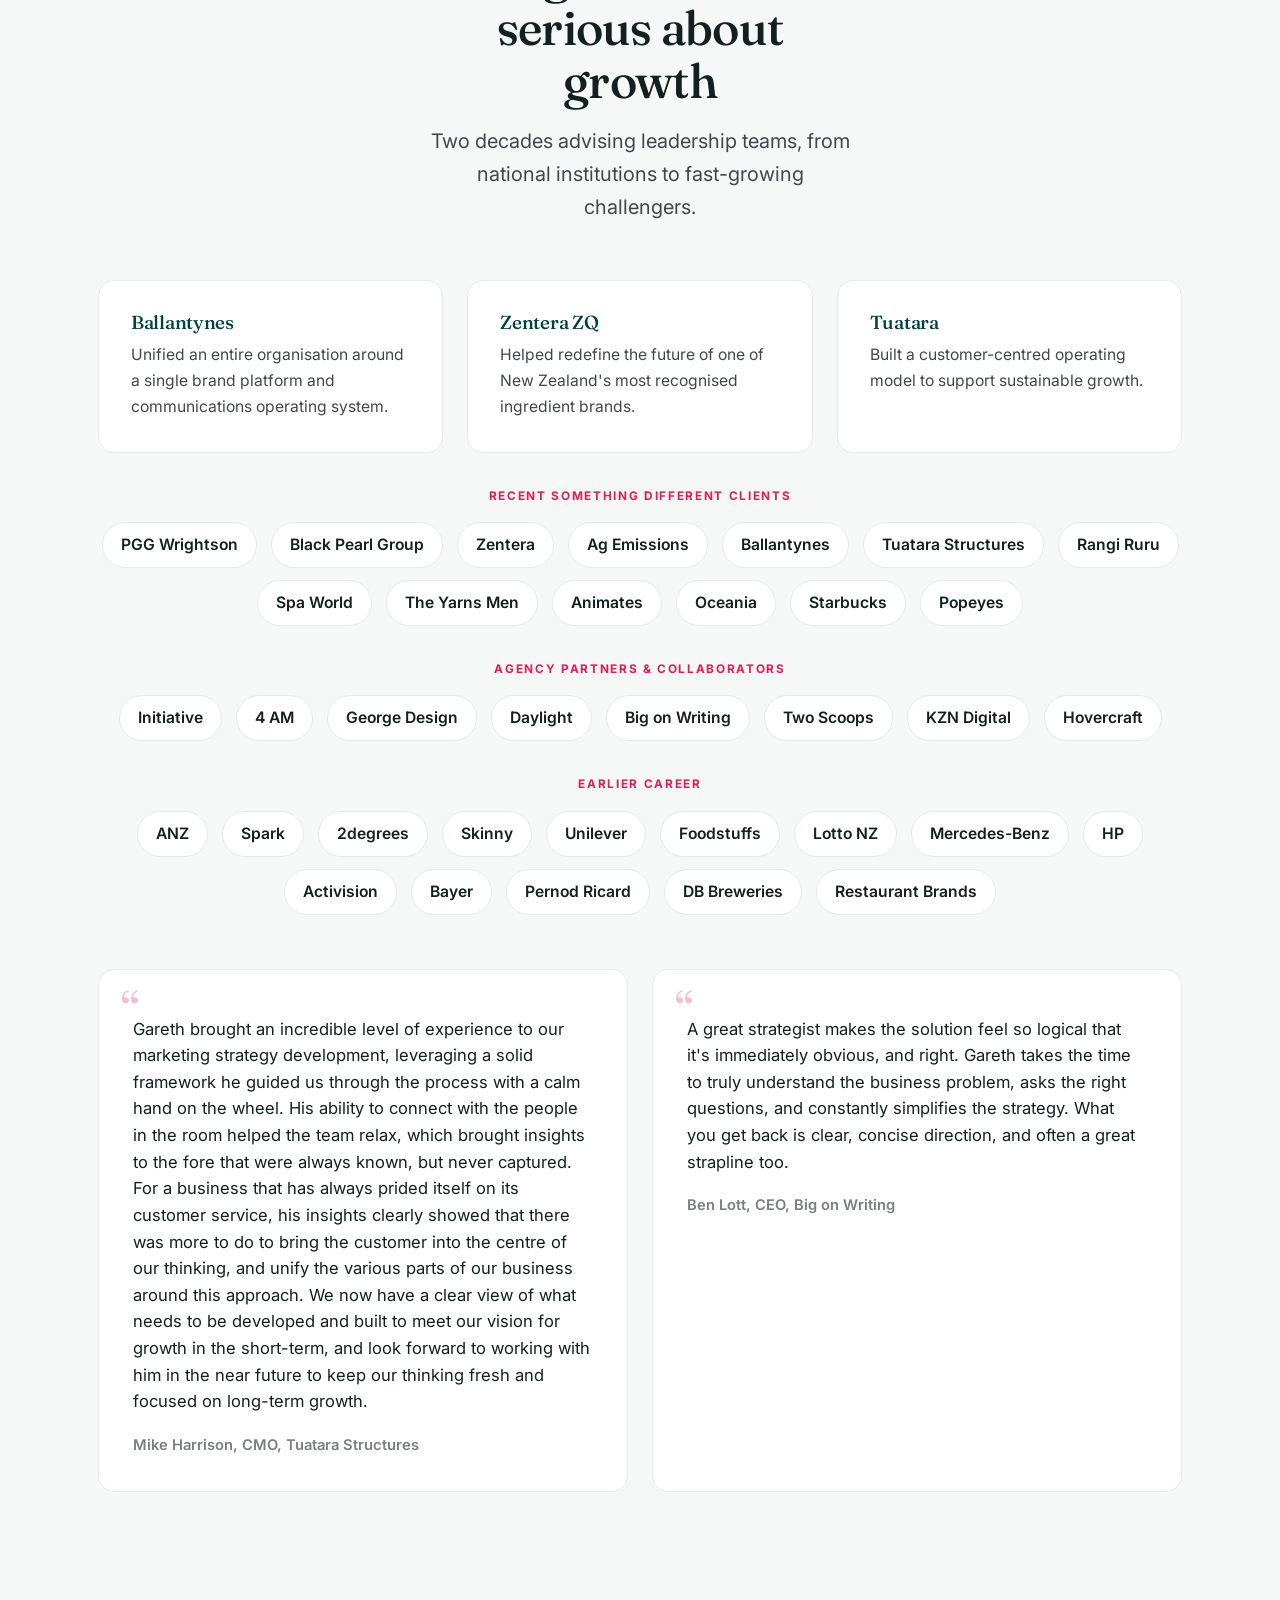
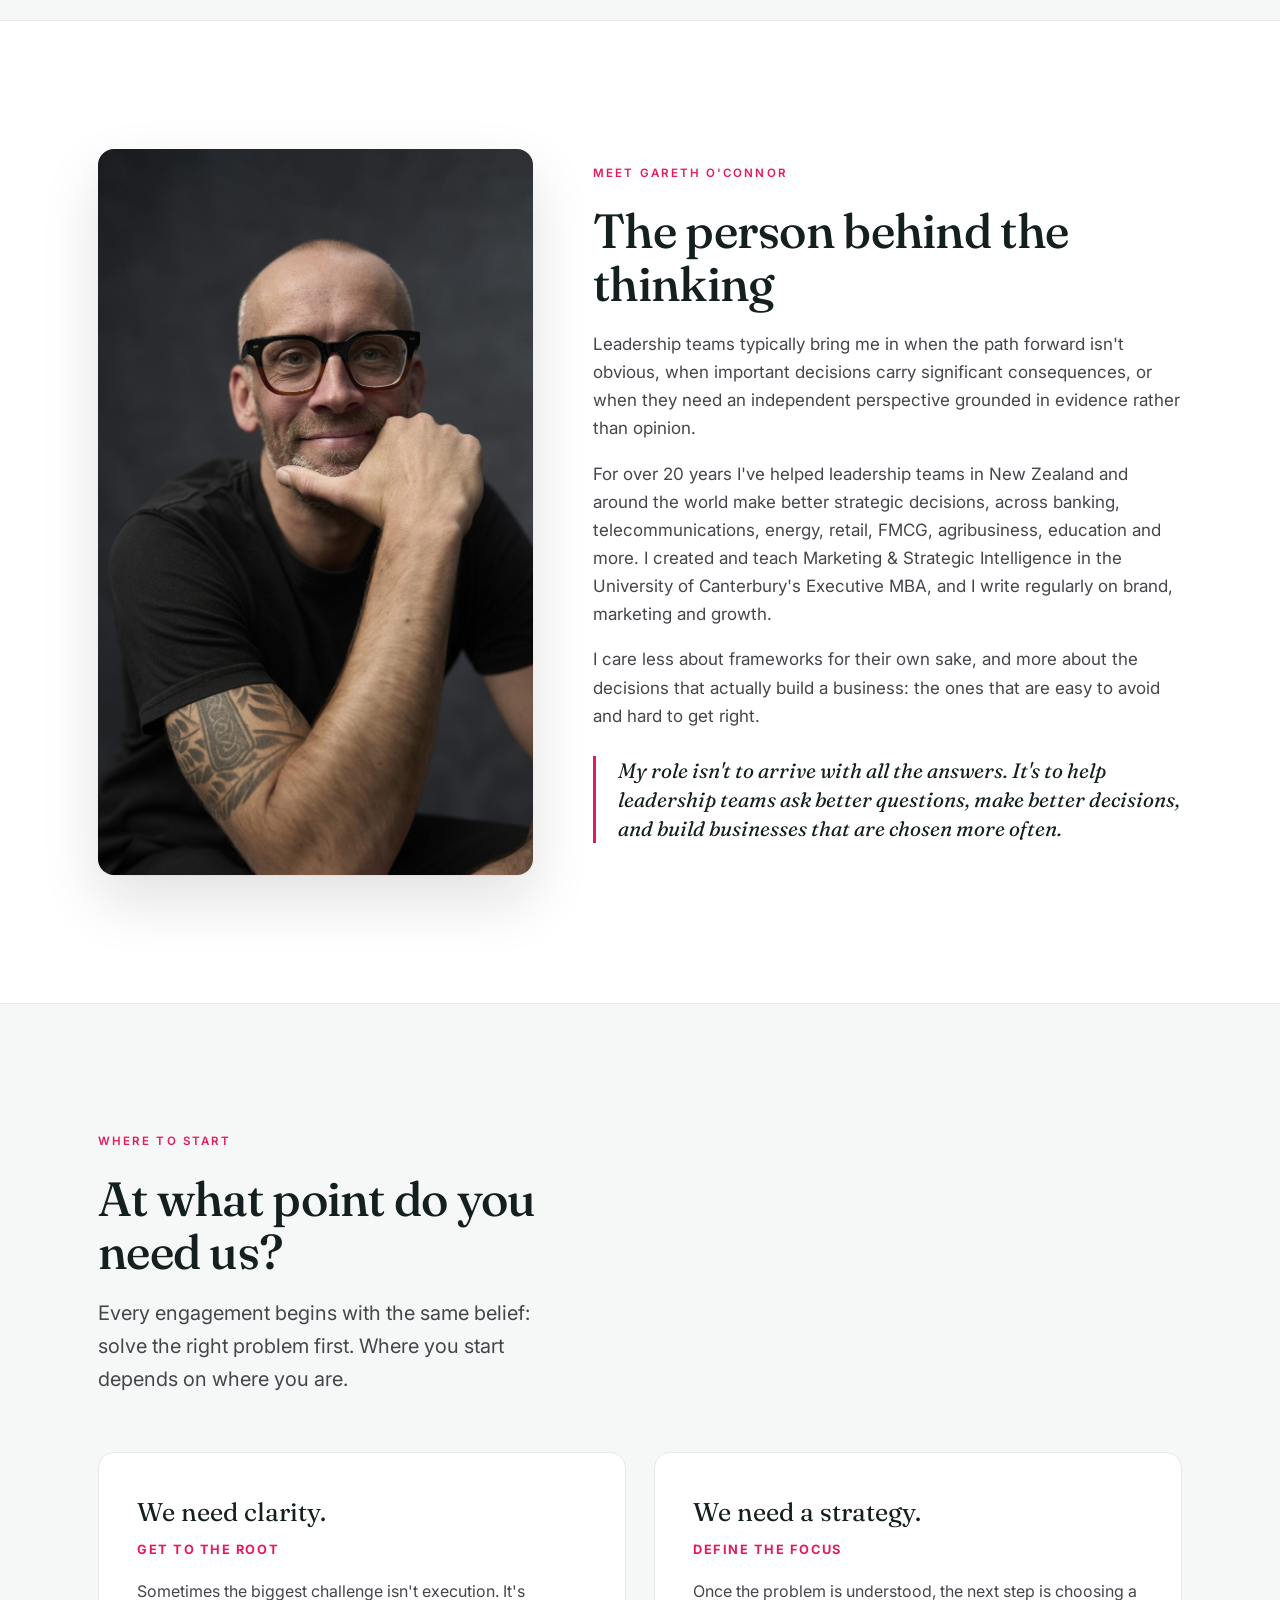
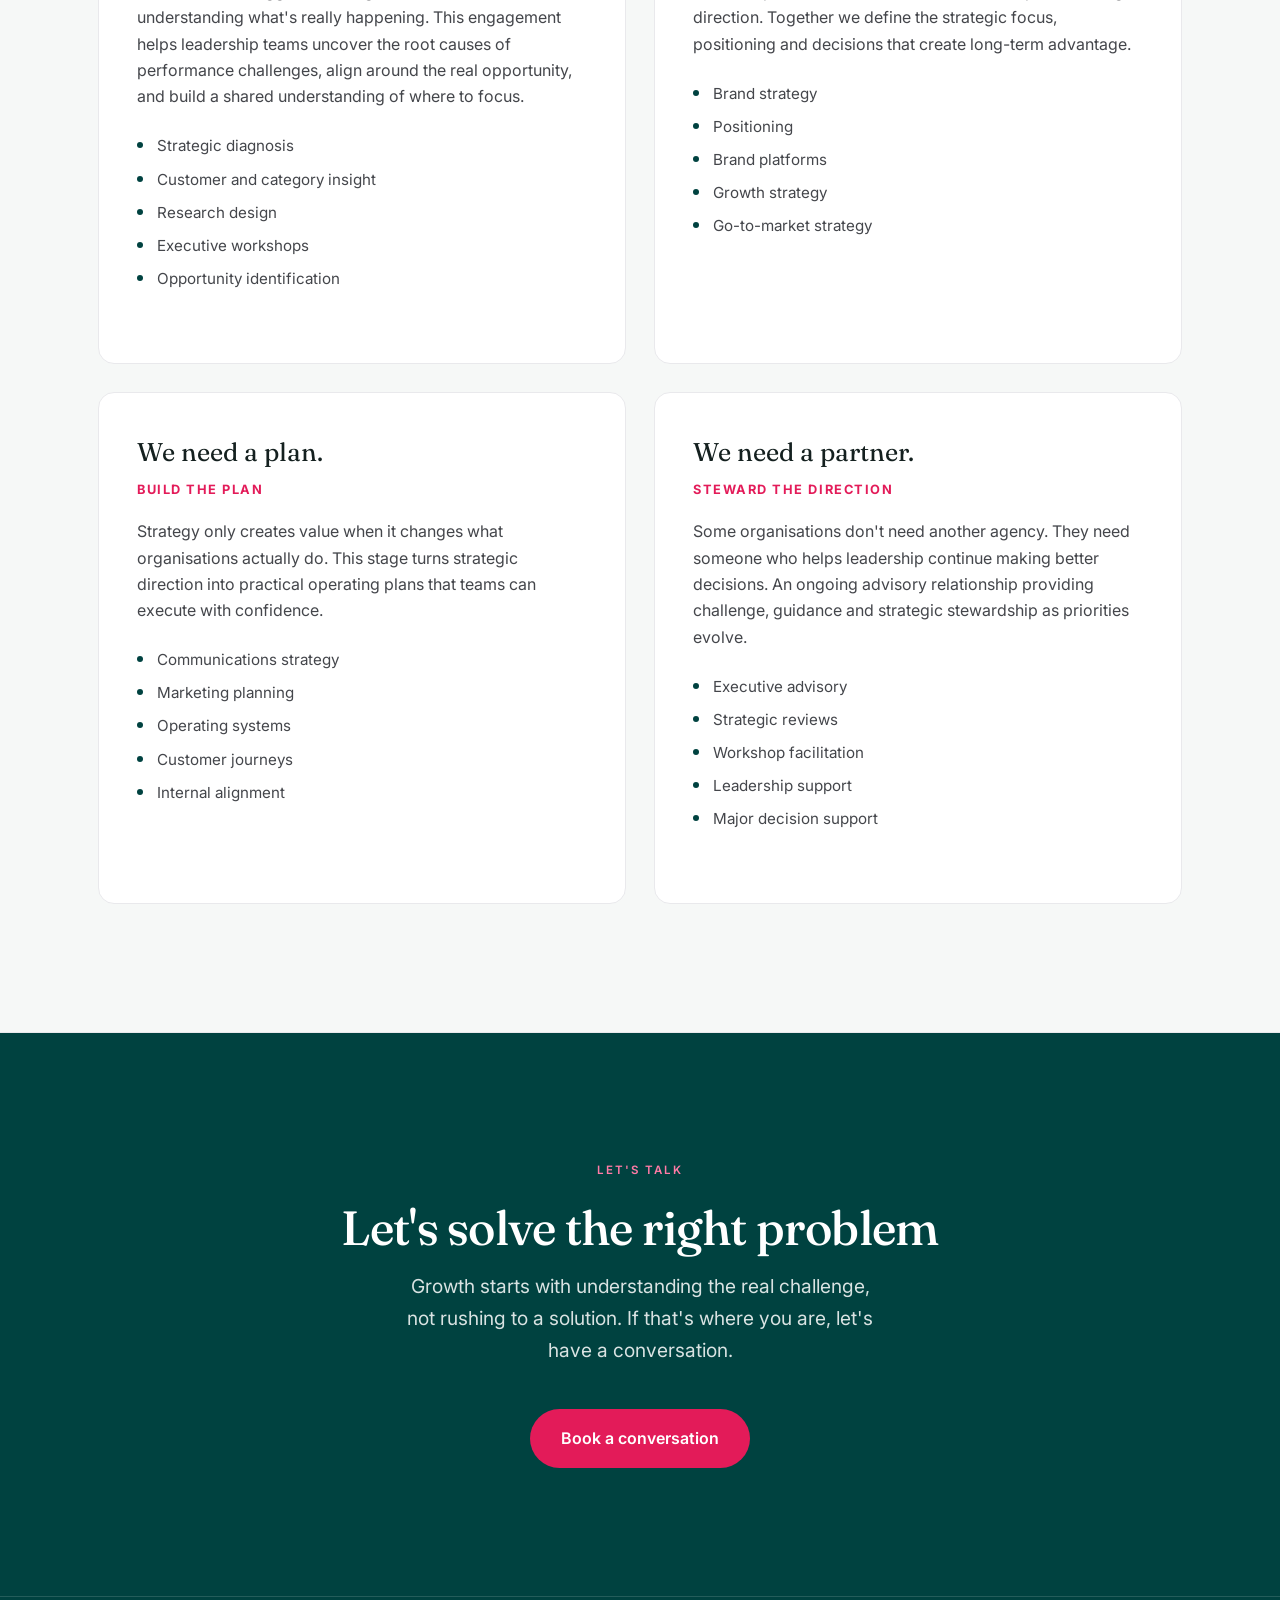
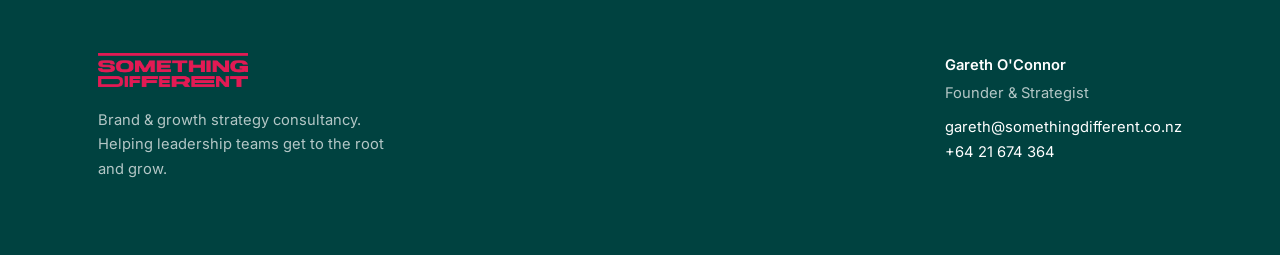
==== commit a633e1b2: "Update index.html" ====
--- a/index.html
+++ b/index.html
@@ -28,7 +28,7 @@
 <meta property="og:image:height" content="630">
 <meta name="twitter:card" content="summary_large_image">
 <meta name="twitter:title" content="Something Different | Brand & Growth Strategy Consultancy">
-<meta name="twitter:description" content="Better diagnosis. Better decisions. Better businesses.">
+<meta name="twitter:description" content="Better diagnosis. Better decisions. Stronger businesses.">
 <meta name="twitter:image" content="https://somethingdifferent.co.nz/assets/og-image.png">
 <script type="application/ld+json">
 {"@context":"https://schema.org","@type":"ProfessionalService","name":"Something Different","description":"Brand and growth strategy consultancy helping leadership teams get to the root of performance challenges and build focused, commercially sound strategies that win preference and growth.","url":"https://somethingdifferent.co.nz/","logo":"https://somethingdifferent.co.nz/assets/logo.png","image":"https://somethingdifferent.co.nz/assets/og-image.png","email":"gareth@somethingdifferent.co.nz","telephone":"+64-21-674-364","areaServed":"New Zealand","founder":{"@type":"Person","name":"Gareth O'Connor","jobTitle":"Founder & Strategist","sameAs":"https://nz.linkedin.com/in/gareth-o-connor-3b755a29"},"sameAs":["https://nz.linkedin.com/in/gareth-o-connor-3b755a29"]}
@@ -214,7 +214,7 @@
 <section class="hero" id="top">
   <div class="wrap">
     <p class="eyebrow">Strategic consultancy for leadership teams</p>
-    <h1>Better diagnosis.<br>Better decisions.<br>Better businesses.</h1>
+    <h1>Better diagnosis.<br>Better decisions.<br>Stronger businesses.</h1>
     <p class="hero-statement">Most organisations don't have an execution problem. They have a clarity problem.</p>
     <p class="lead">Something Different helps leadership teams get to the root of complex business and brand challenges, define a clear strategic direction, and build practical plans that create sustainable growth.</p>
     <div class="hero-cta">
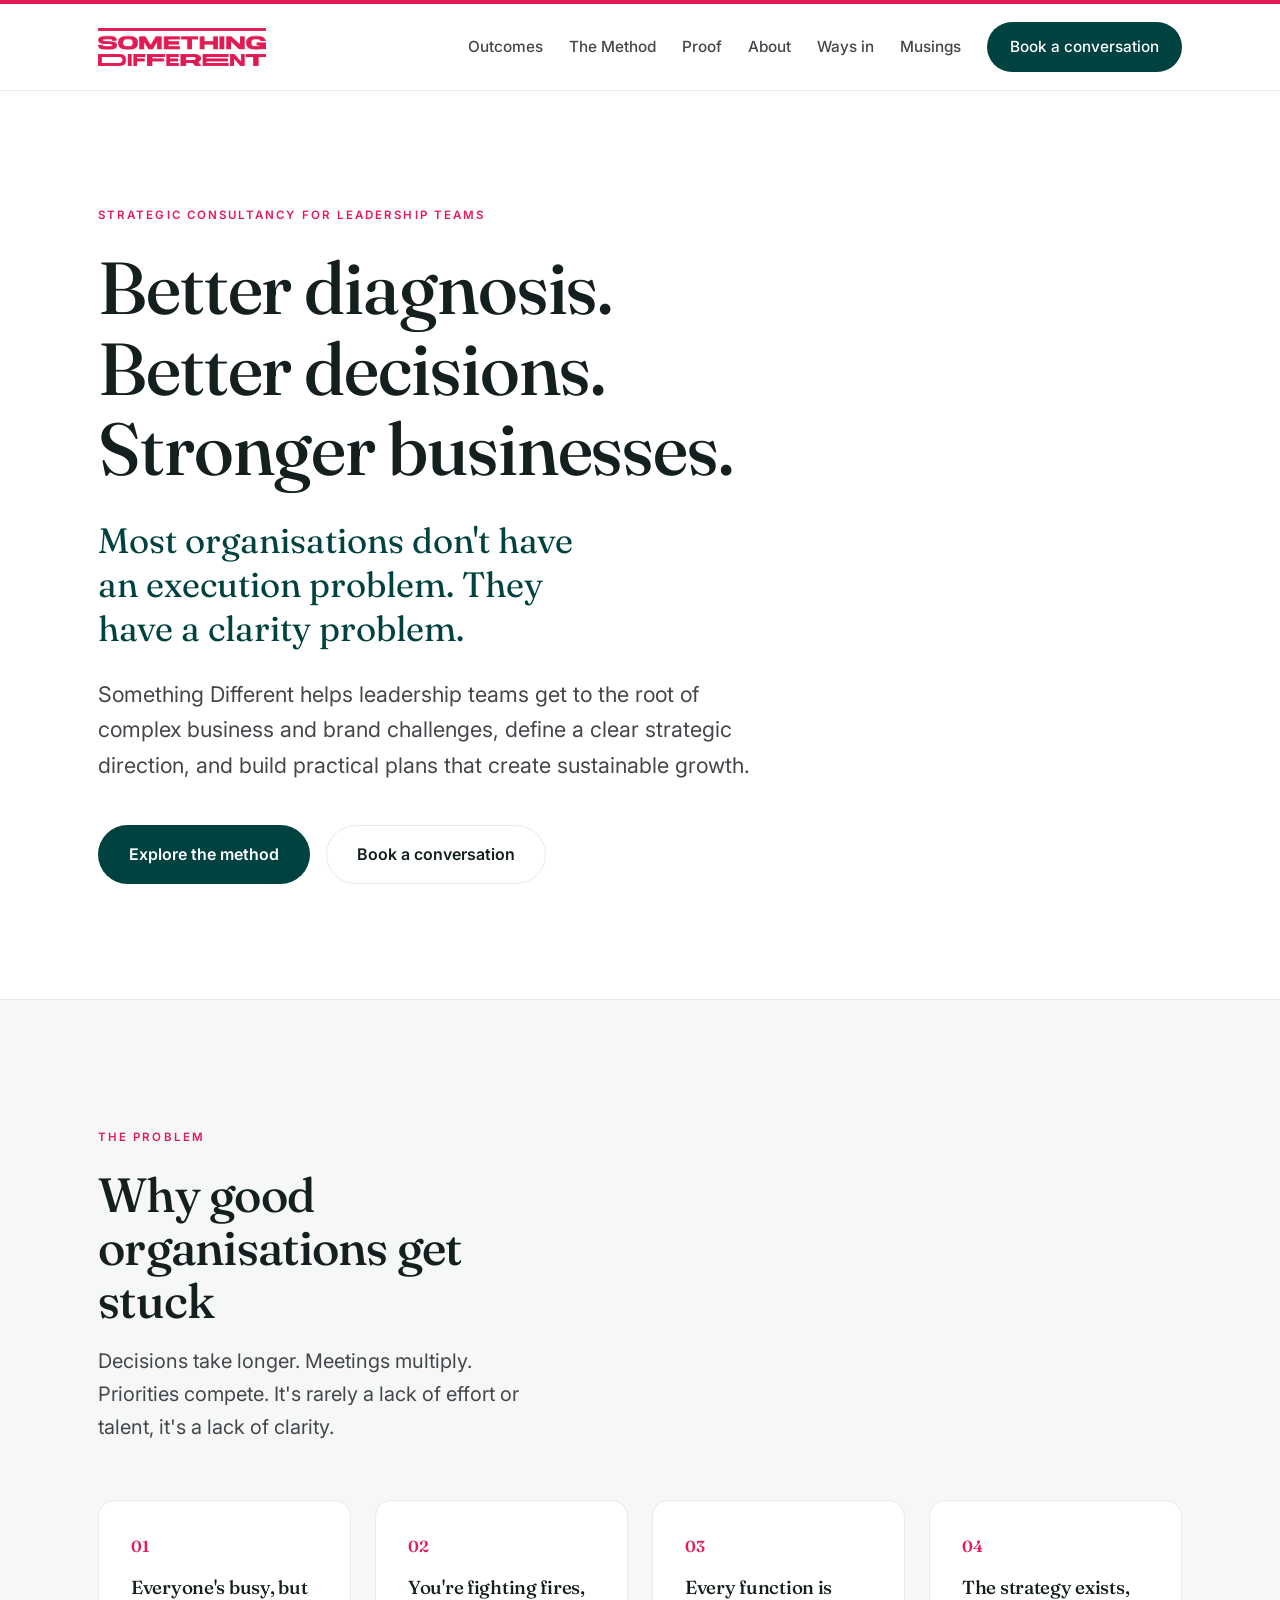
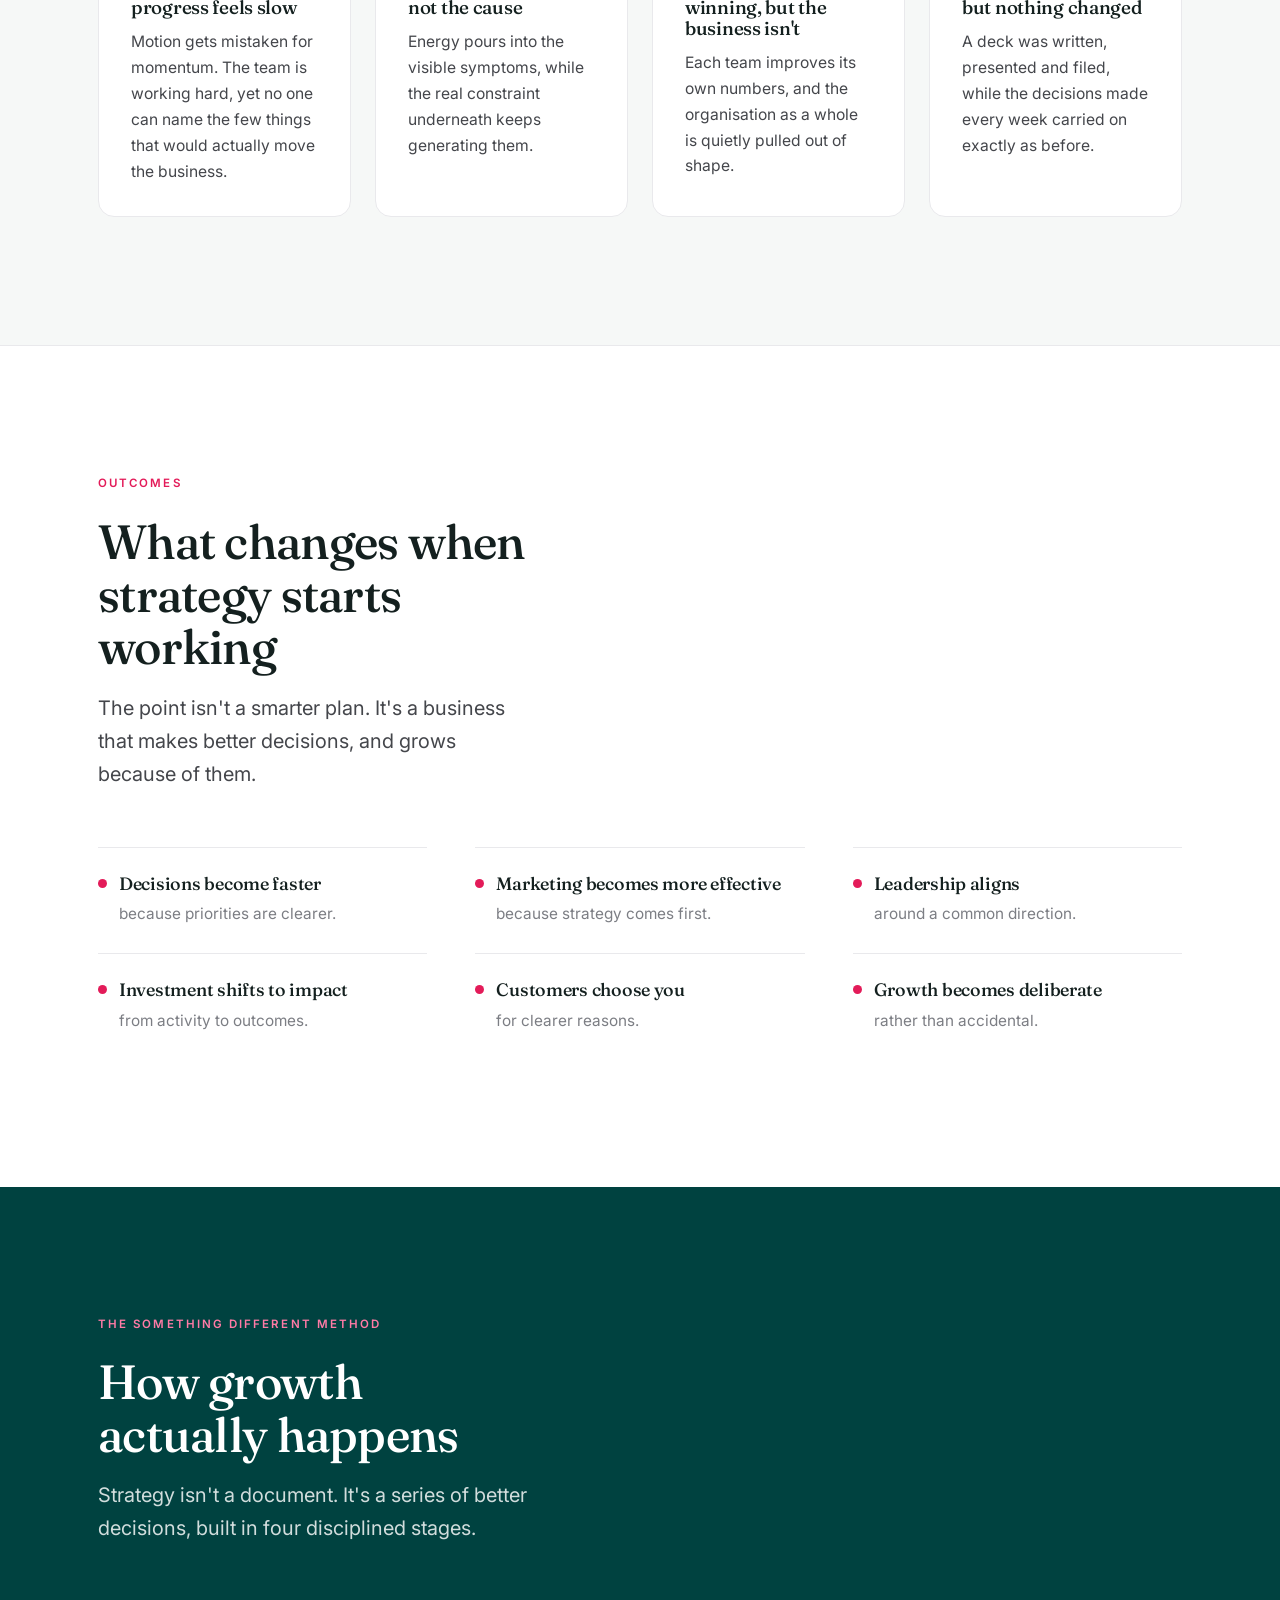
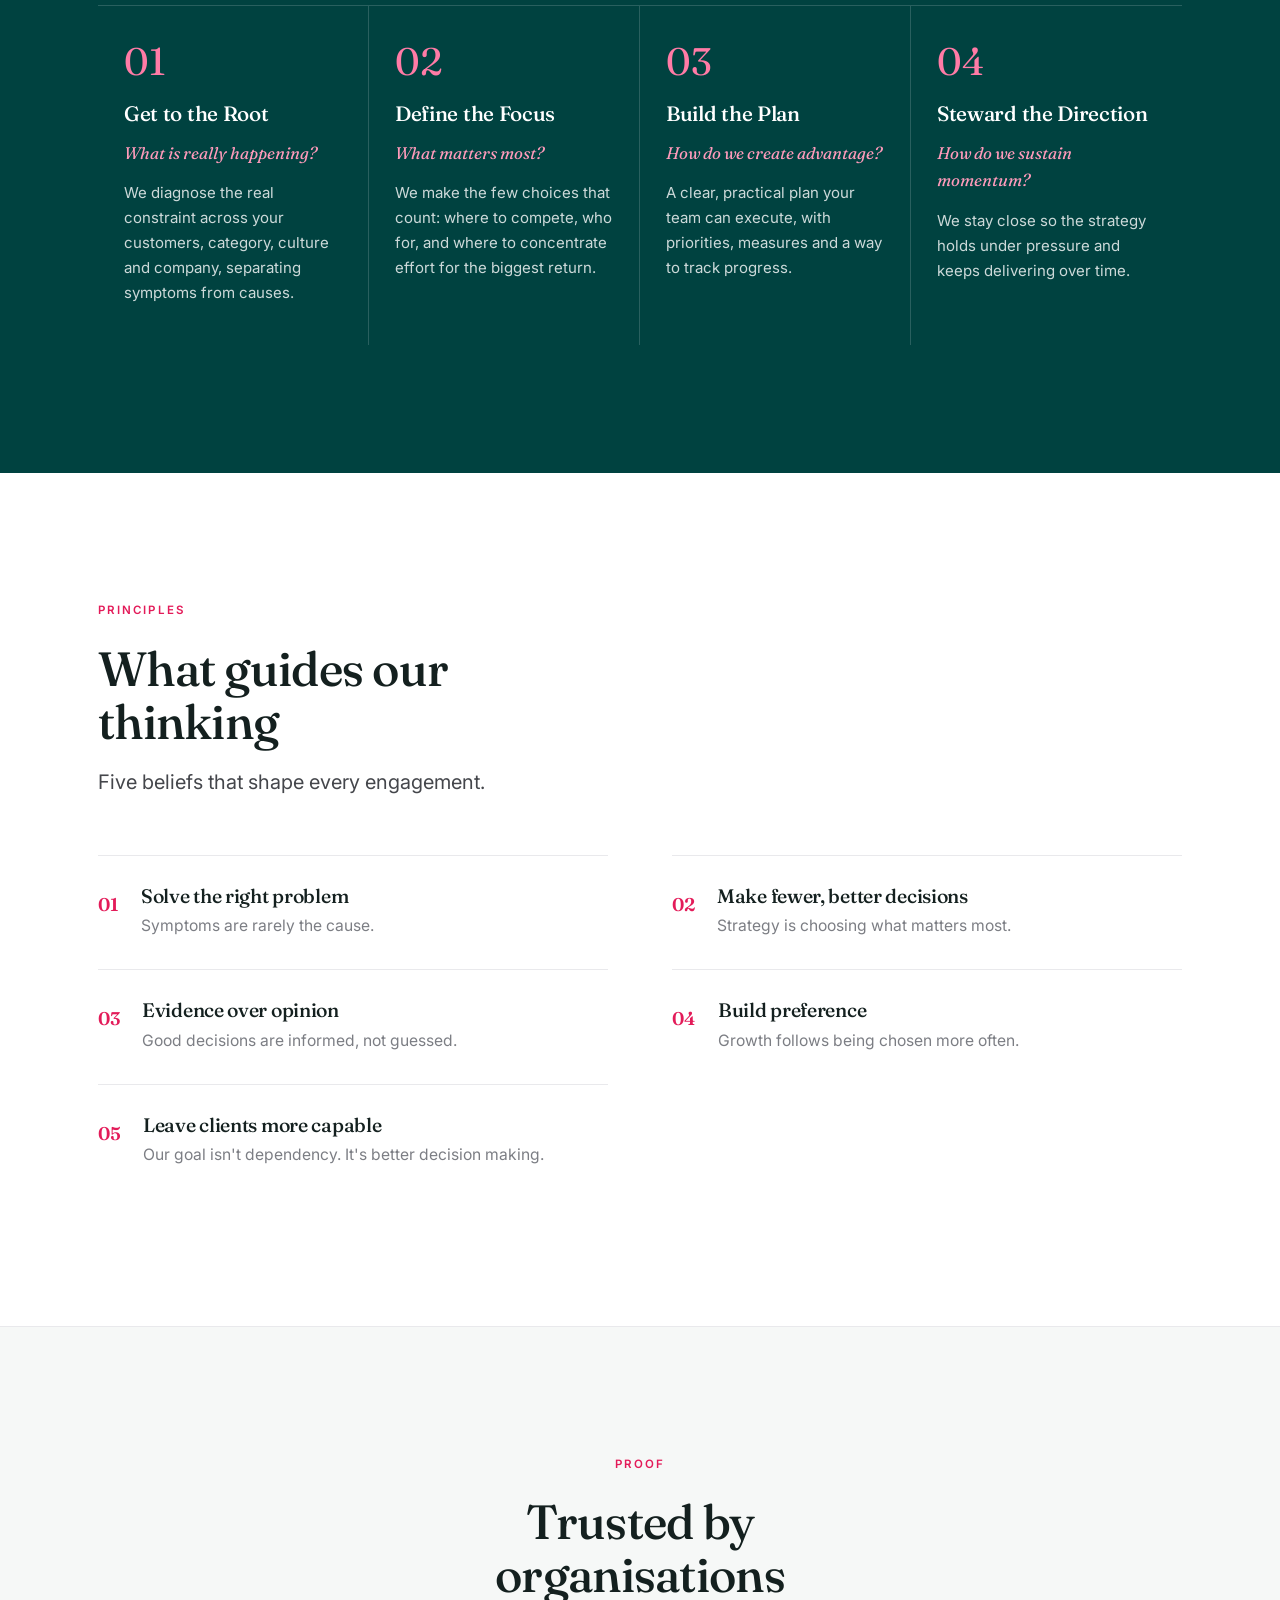
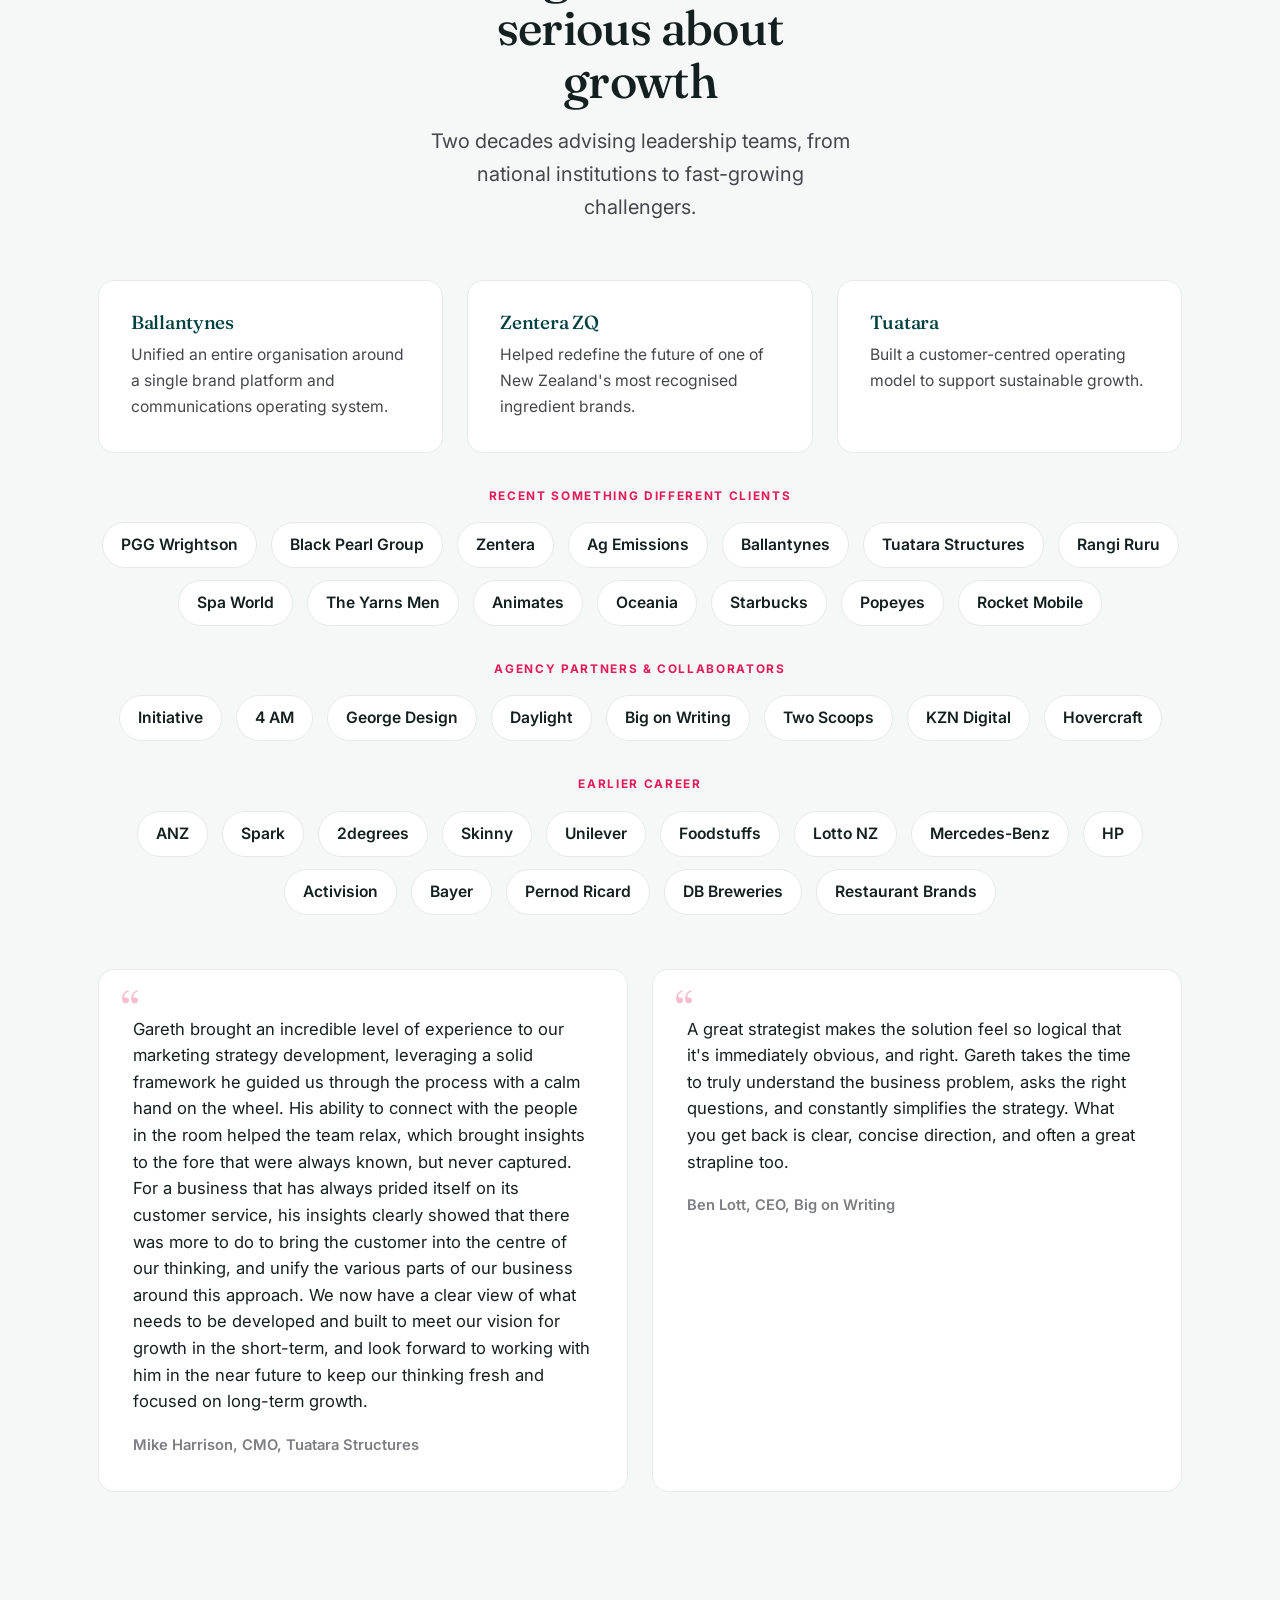
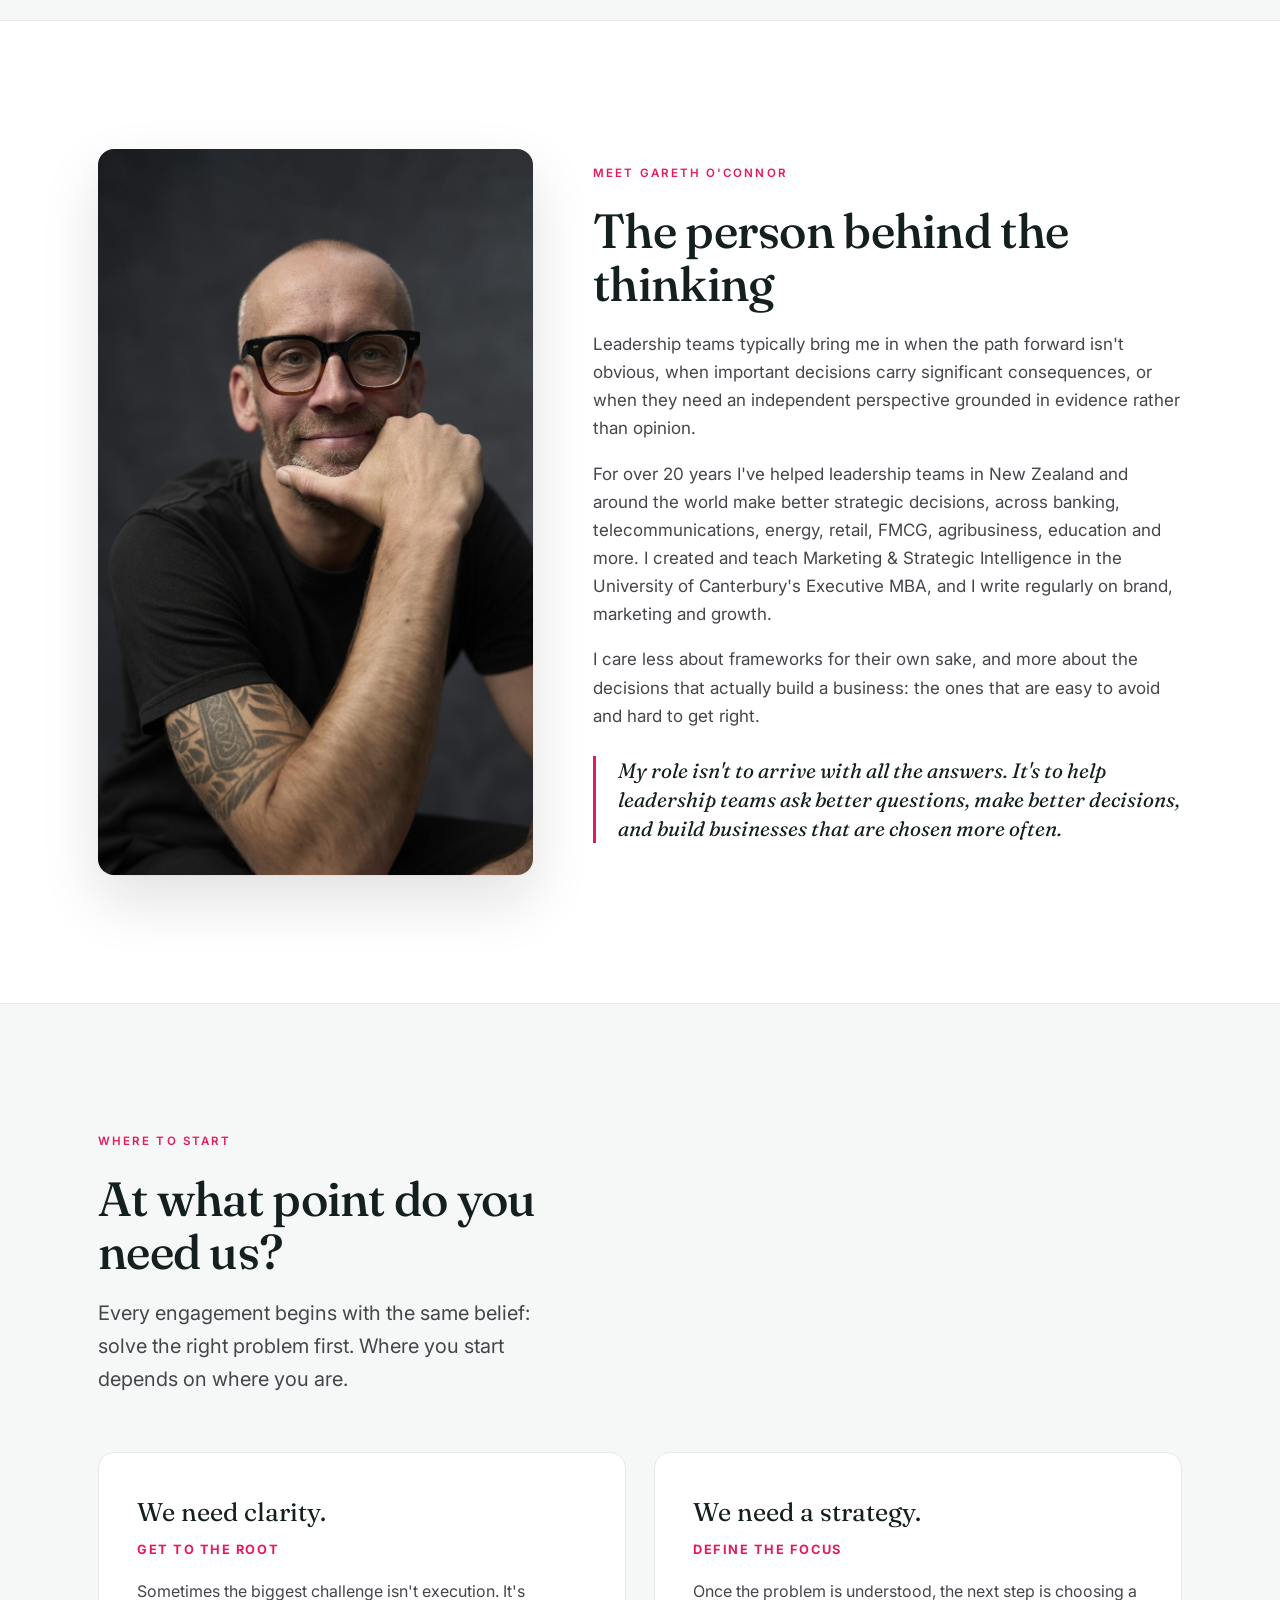
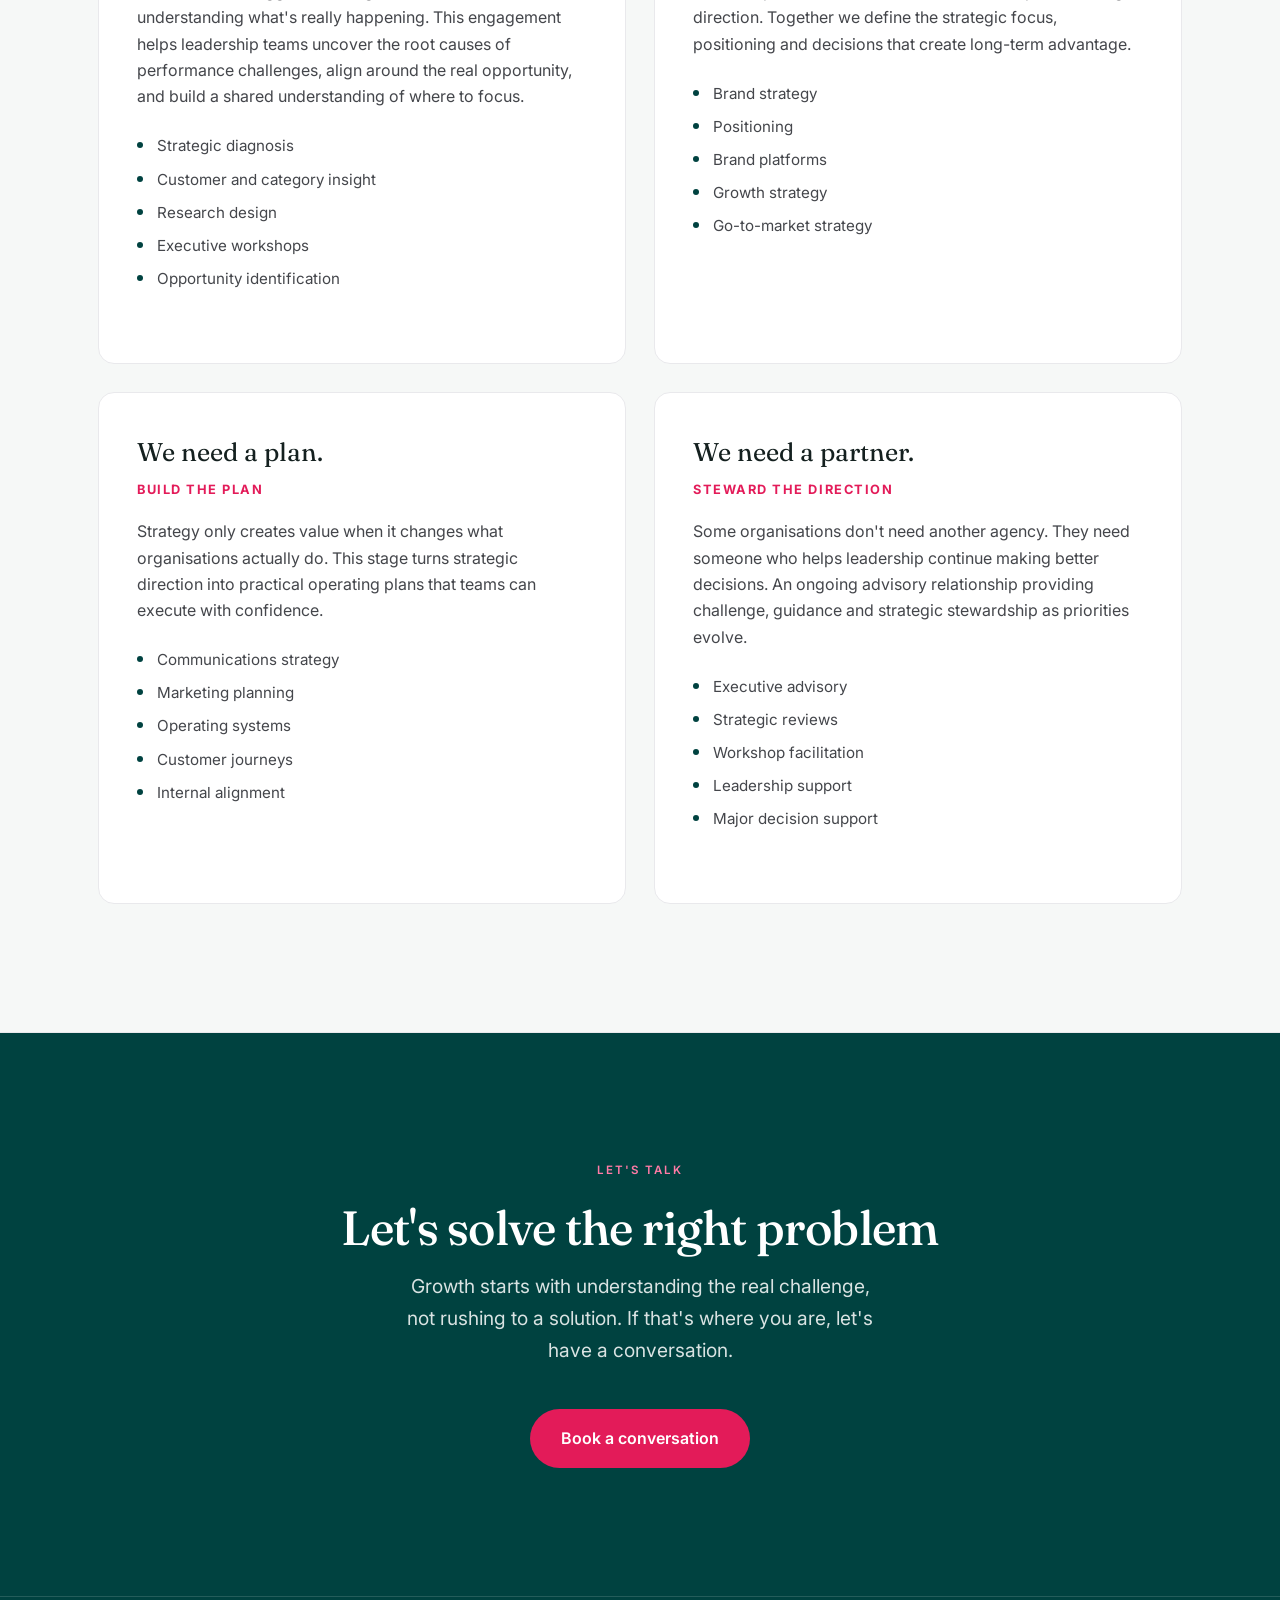
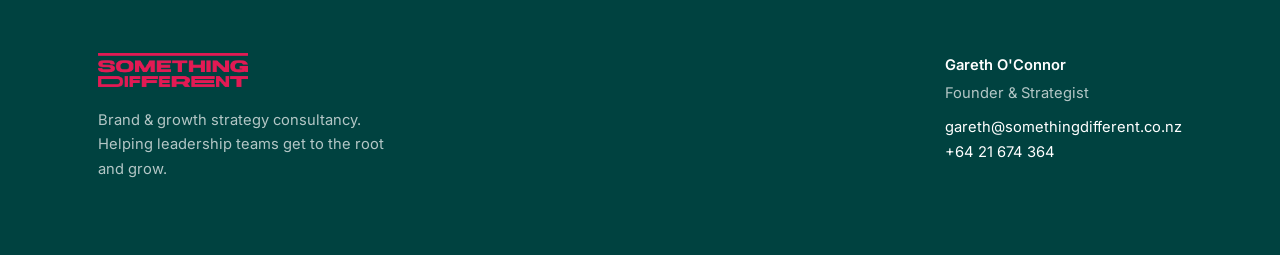
==== commit d9c11c46: "Add 'Rocket Mobile' to recent clients list" ====
--- a/index.html
+++ b/index.html
@@ -12,7 +12,7 @@
   gtag('config', 'G-72K4162M29');
 </script>
 <title>Something Different | Brand & Growth Strategy Consultancy</title>
-<meta name="description" content="A brand and growth strategy consultancy. Most organisations don't have an execution problem, they have a clarity problem. Better diagnosis, better decisions, better businesses.">
+<meta name="description" content="A brand and growth strategy consultancy. Most organisations don't have an execution problem; they have a clarity problem. Better diagnosis, better decisions, stronger businesses.">
 <link rel="canonical" href="https://somethingdifferent.co.nz/">
 <meta name="theme-color" content="#004240">
 <link rel="icon" href="/assets/favicon.svg" type="image/svg+xml">
@@ -310,7 +310,7 @@
     </div>
     <p class="clabel">Recent Something Different clients</p>
     <div class="clients">
-      <span>PGG Wrightson</span><span>Black Pearl Group</span><span>Zentera</span><span>Ag Emissions</span><span>Ballantynes</span><span>Tuatara Structures</span><span>Rangi Ruru</span><span>Spa World</span><span>The Yarns Men</span><span>Animates</span><span>Oceania</span><span>Starbucks</span><span>Popeyes</span>
+      <span>PGG Wrightson</span><span>Black Pearl Group</span><span>Zentera</span><span>Ag Emissions</span><span>Ballantynes</span><span>Tuatara Structures</span><span>Rangi Ruru</span><span>Spa World</span><span>The Yarns Men</span><span>Animates</span><span>Oceania</span><span>Starbucks</span><span>Popeyes</span><span>Rocket Mobile</span>
     </div>
     <p class="clabel">Agency partners &amp; collaborators</p>
     <div class="clients">
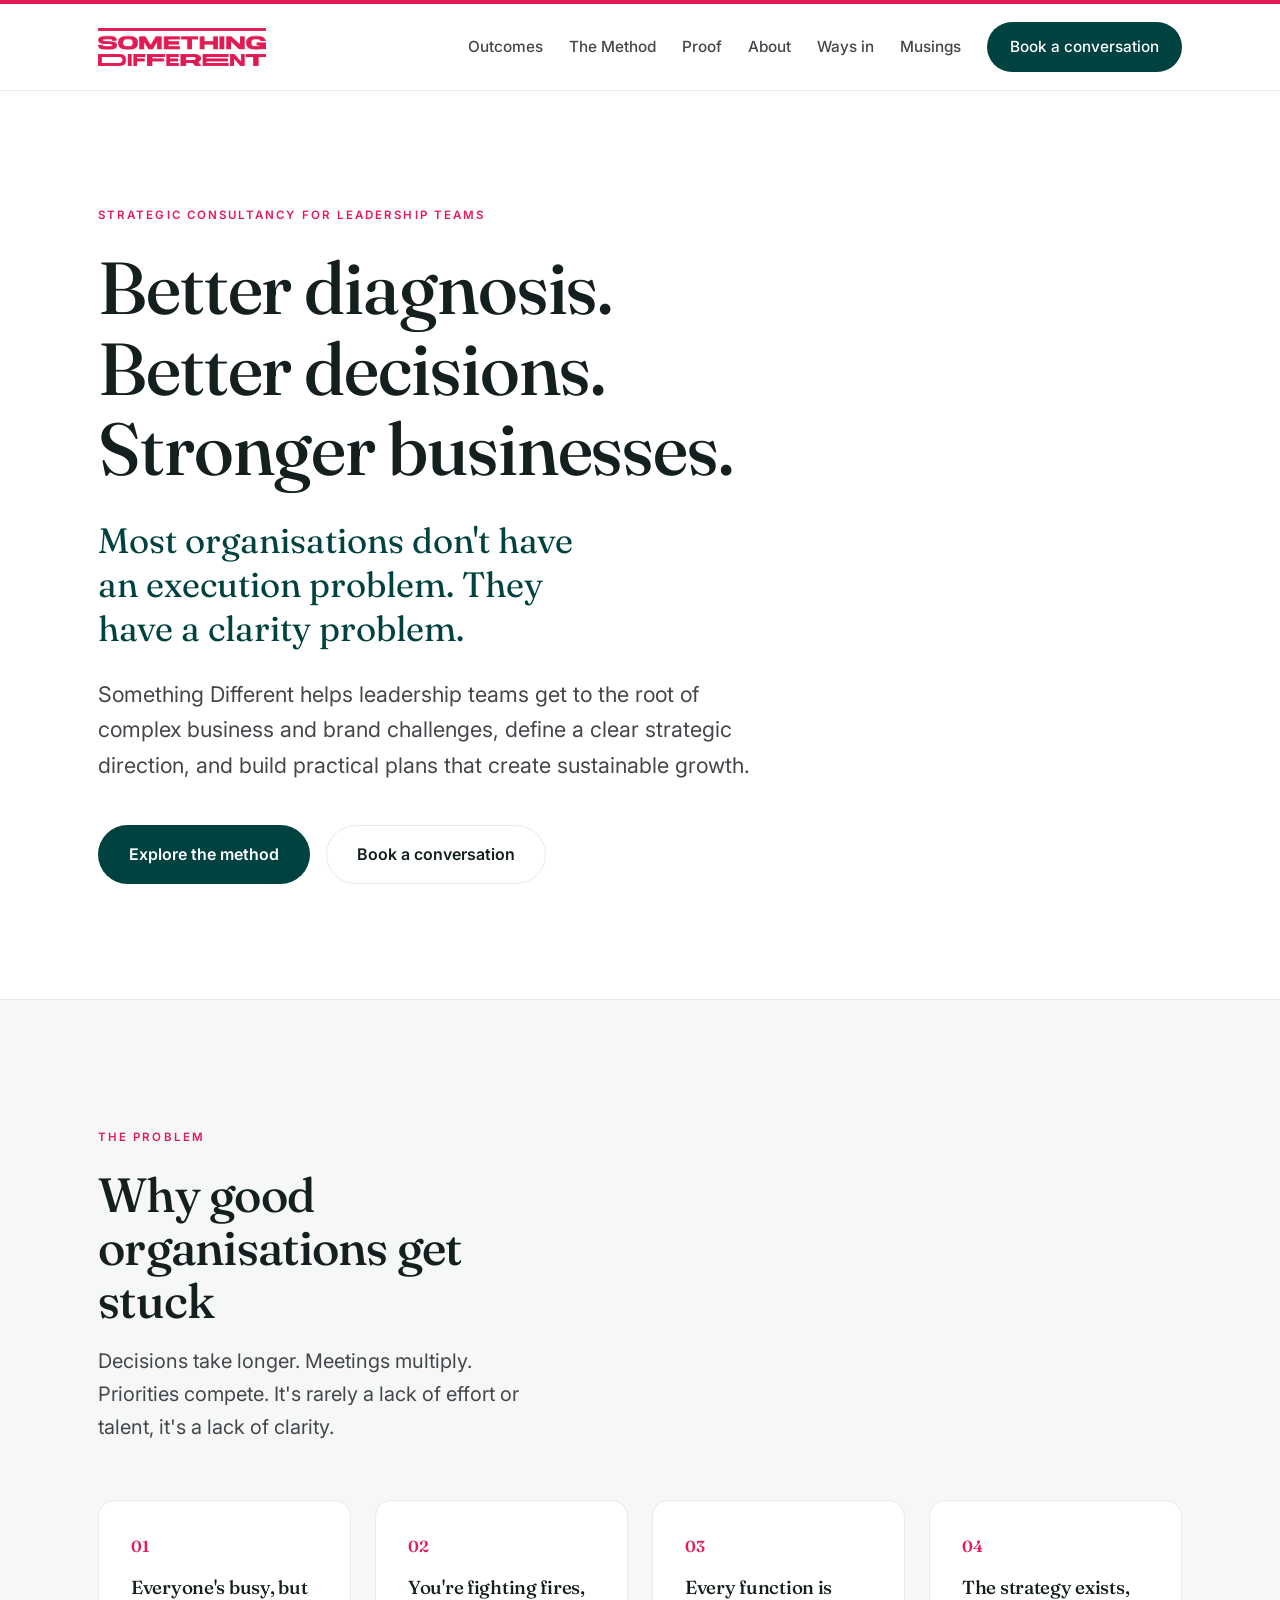
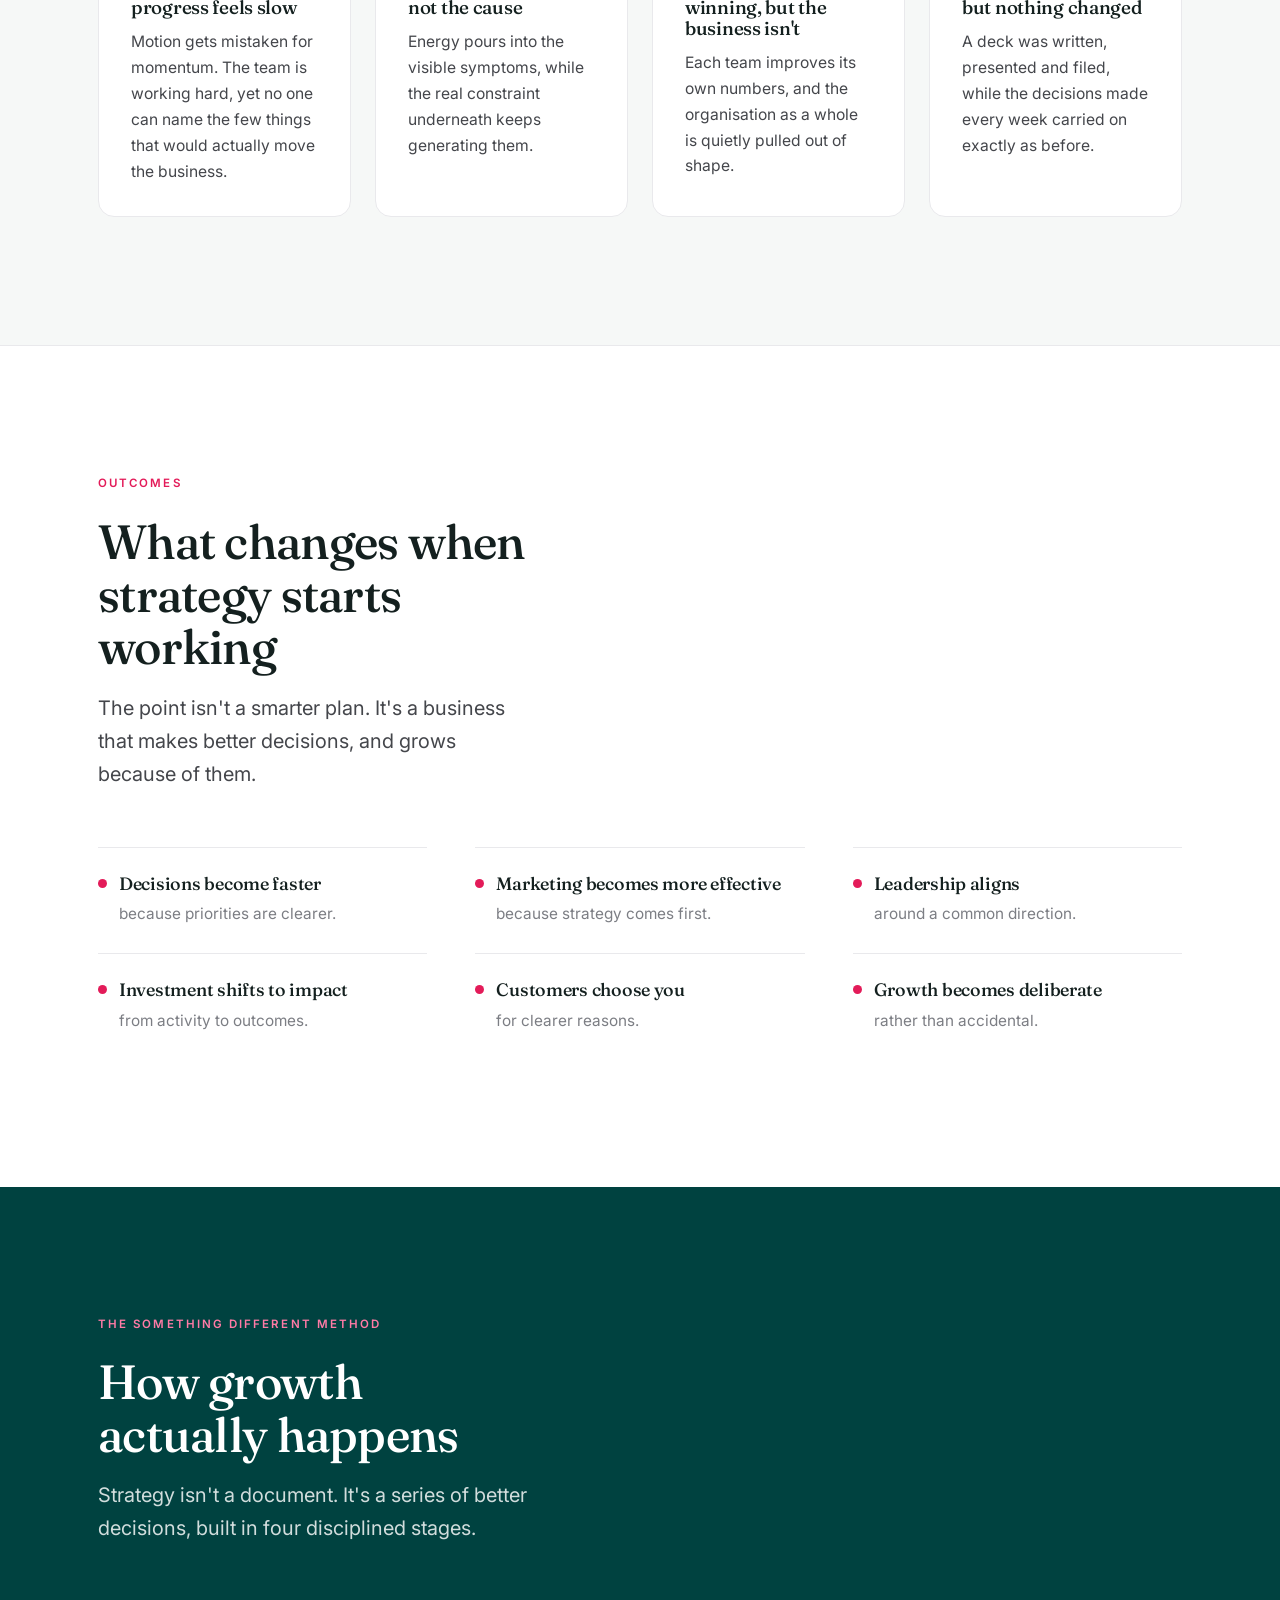
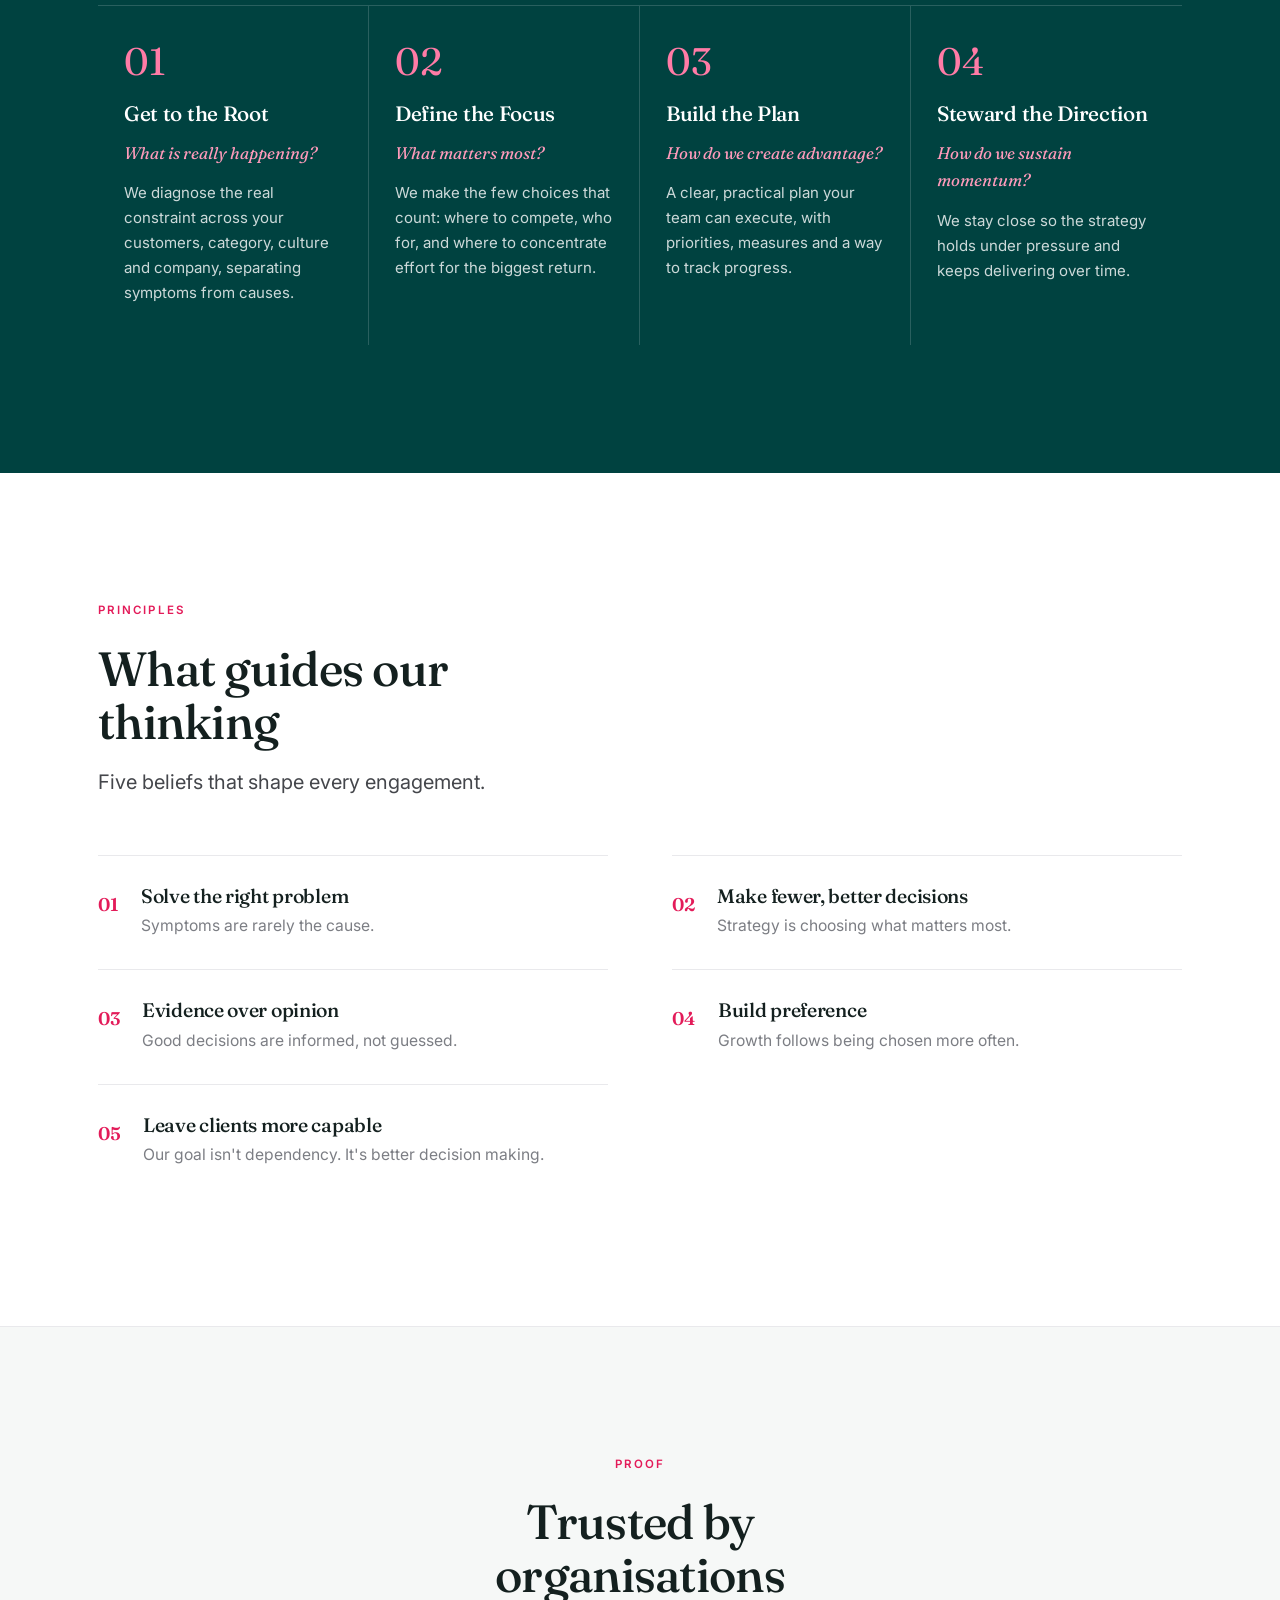
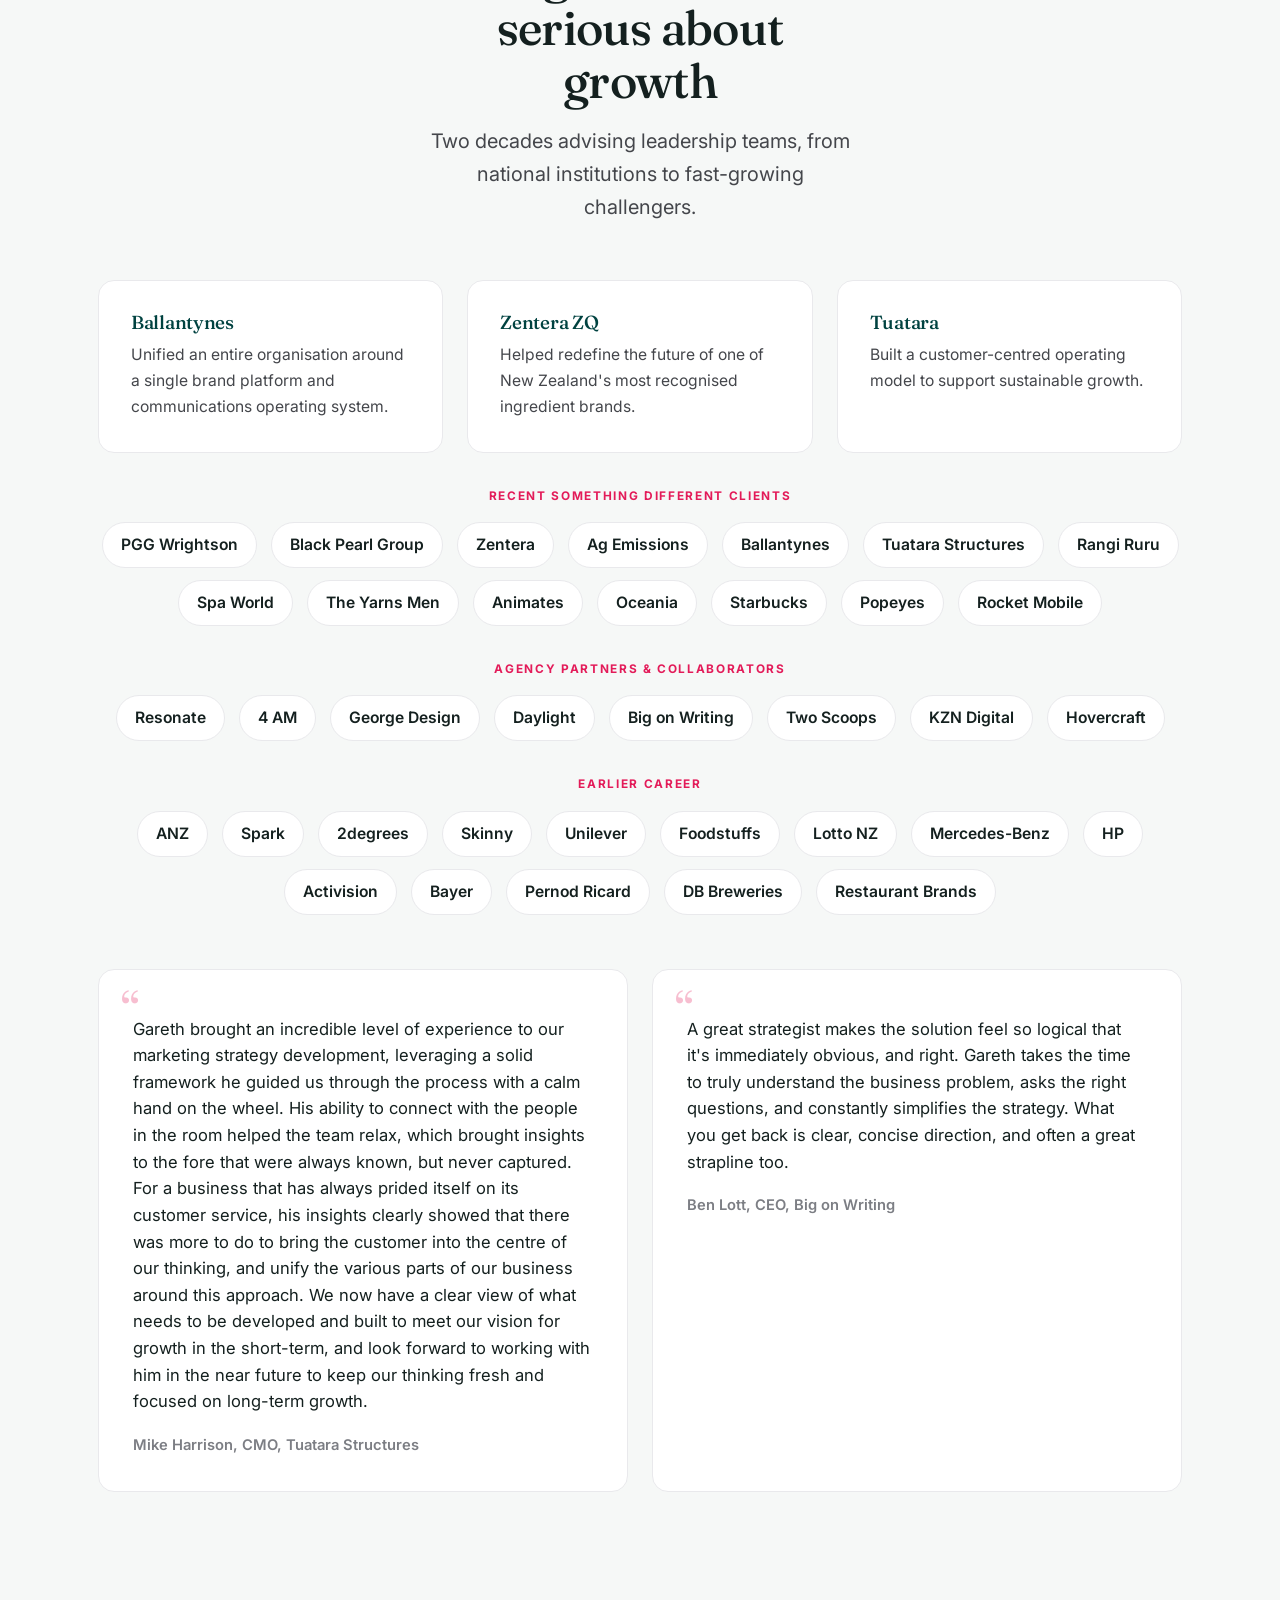
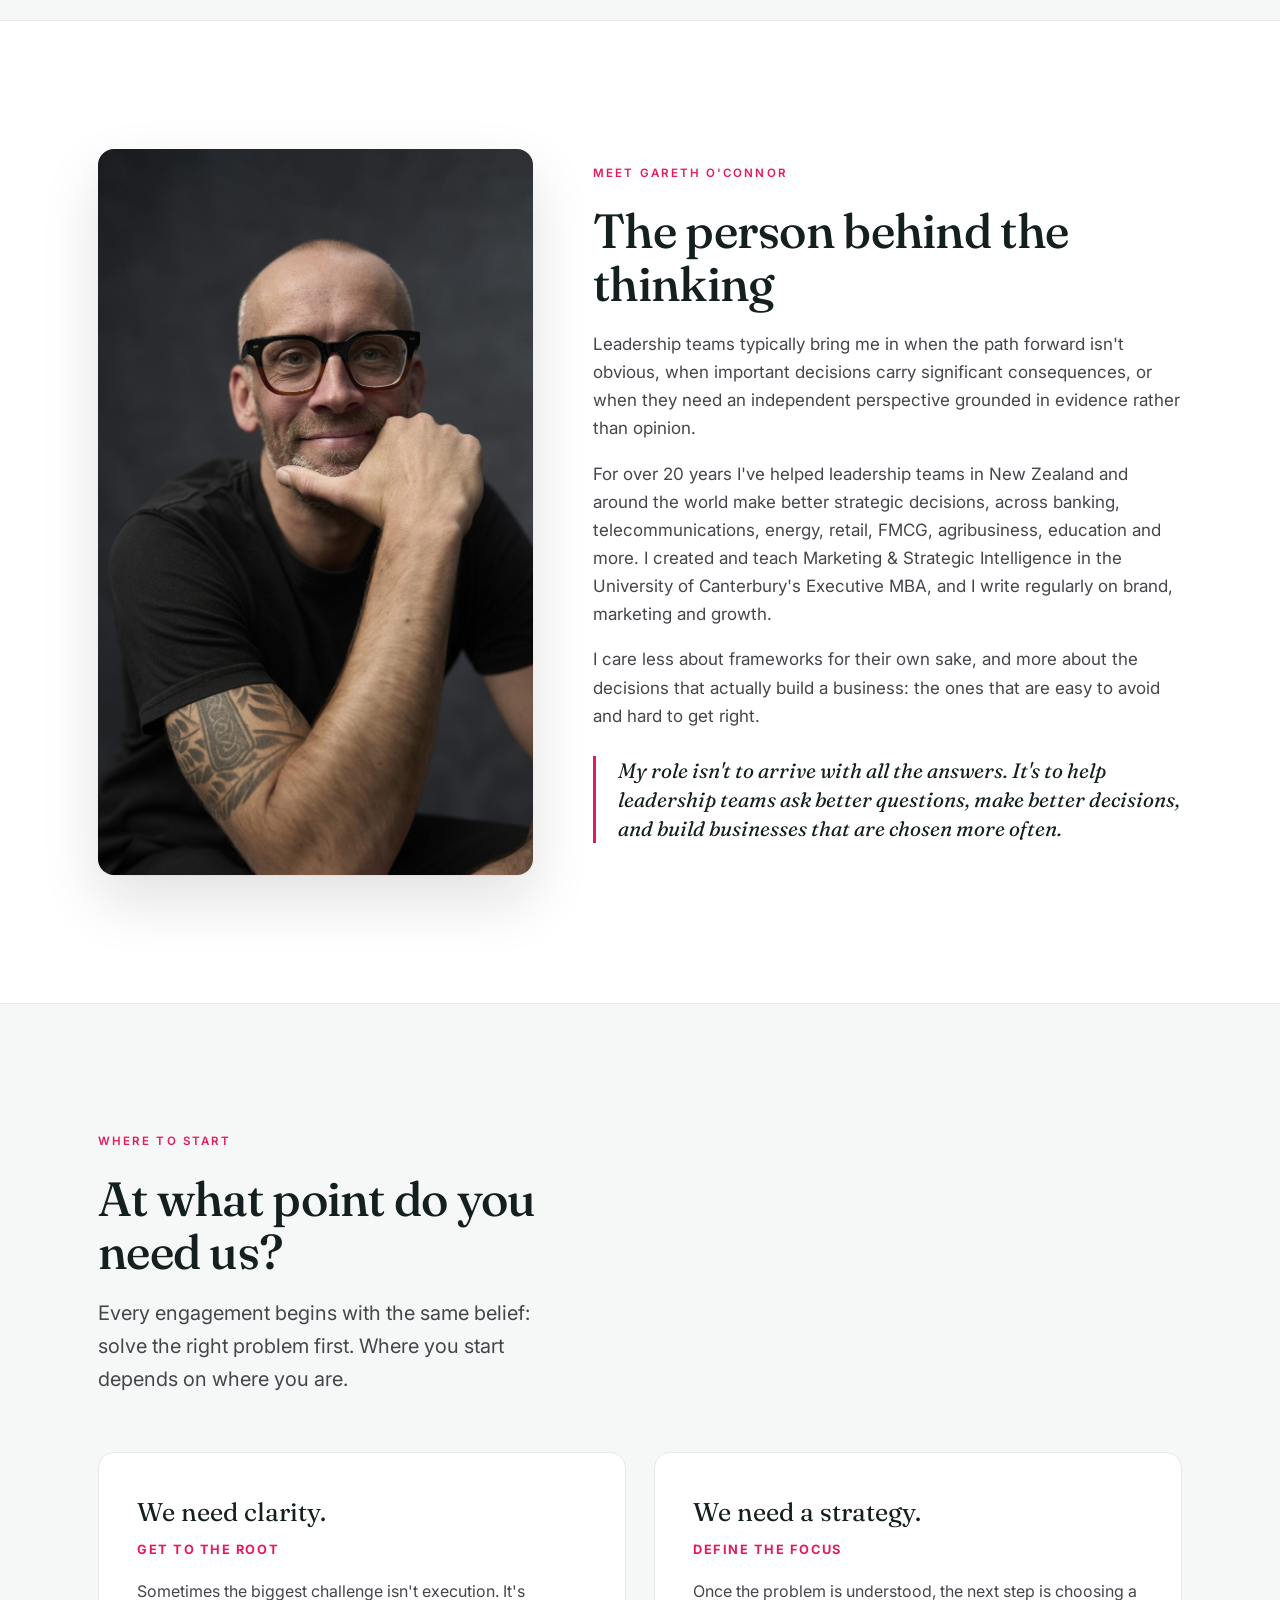
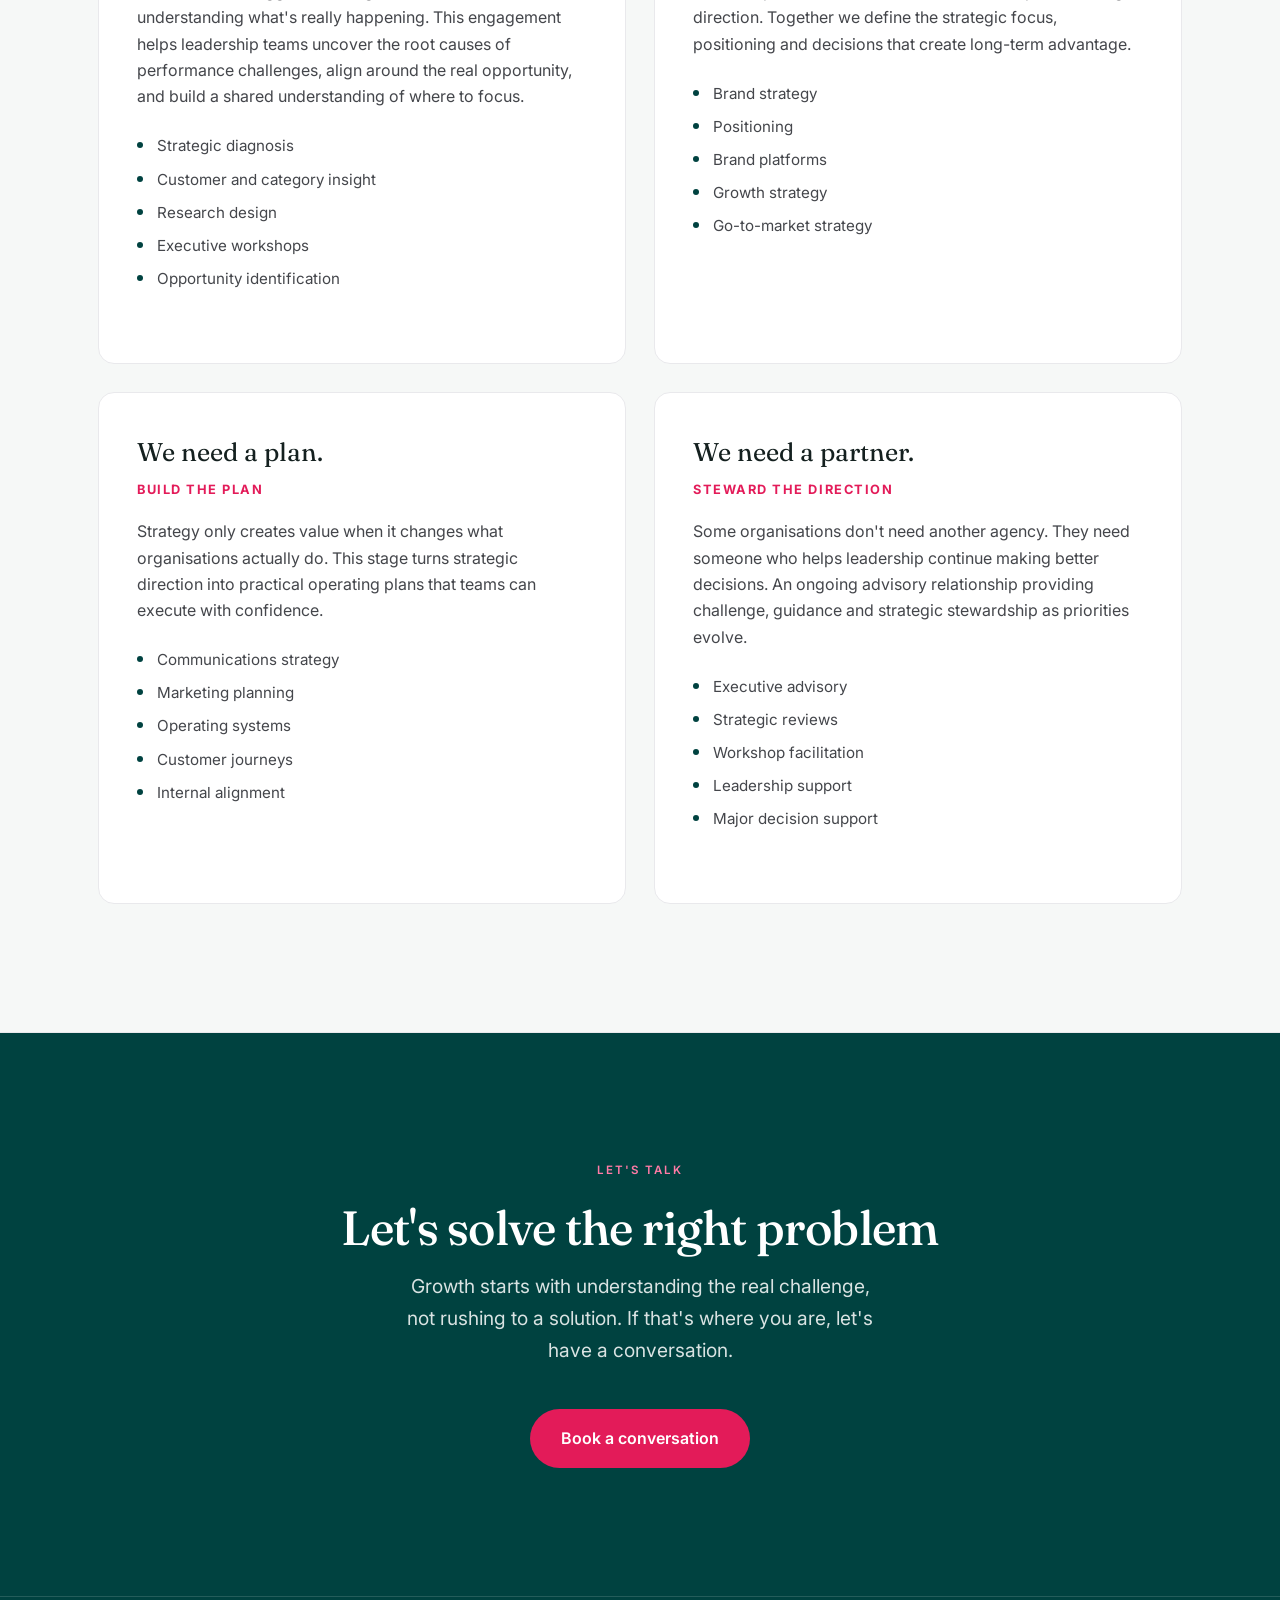
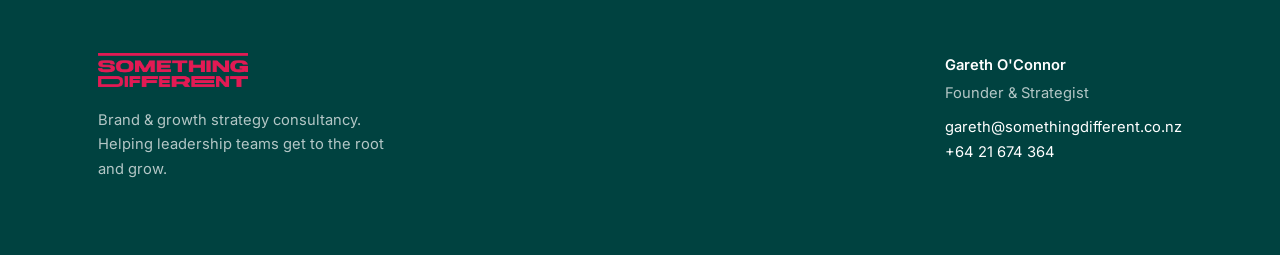
==== commit 01ed154b: "Replace 'Initiative' with 'Resonate' in clients section" ====
--- a/index.html
+++ b/index.html
@@ -314,7 +314,7 @@
     </div>
     <p class="clabel">Agency partners &amp; collaborators</p>
     <div class="clients">
-      <span>Initiative</span><span>4 AM</span><span>George Design</span><span>Daylight</span><span>Big on Writing</span><span>Two Scoops</span><span>KZN Digital</span><span>Hovercraft</span>
+      <span>Resonate</span><span>4 AM</span><span>George Design</span><span>Daylight</span><span>Big on Writing</span><span>Two Scoops</span><span>KZN Digital</span><span>Hovercraft</span>
     </div>
     <p class="clabel">Earlier career</p>
     <div class="clients">
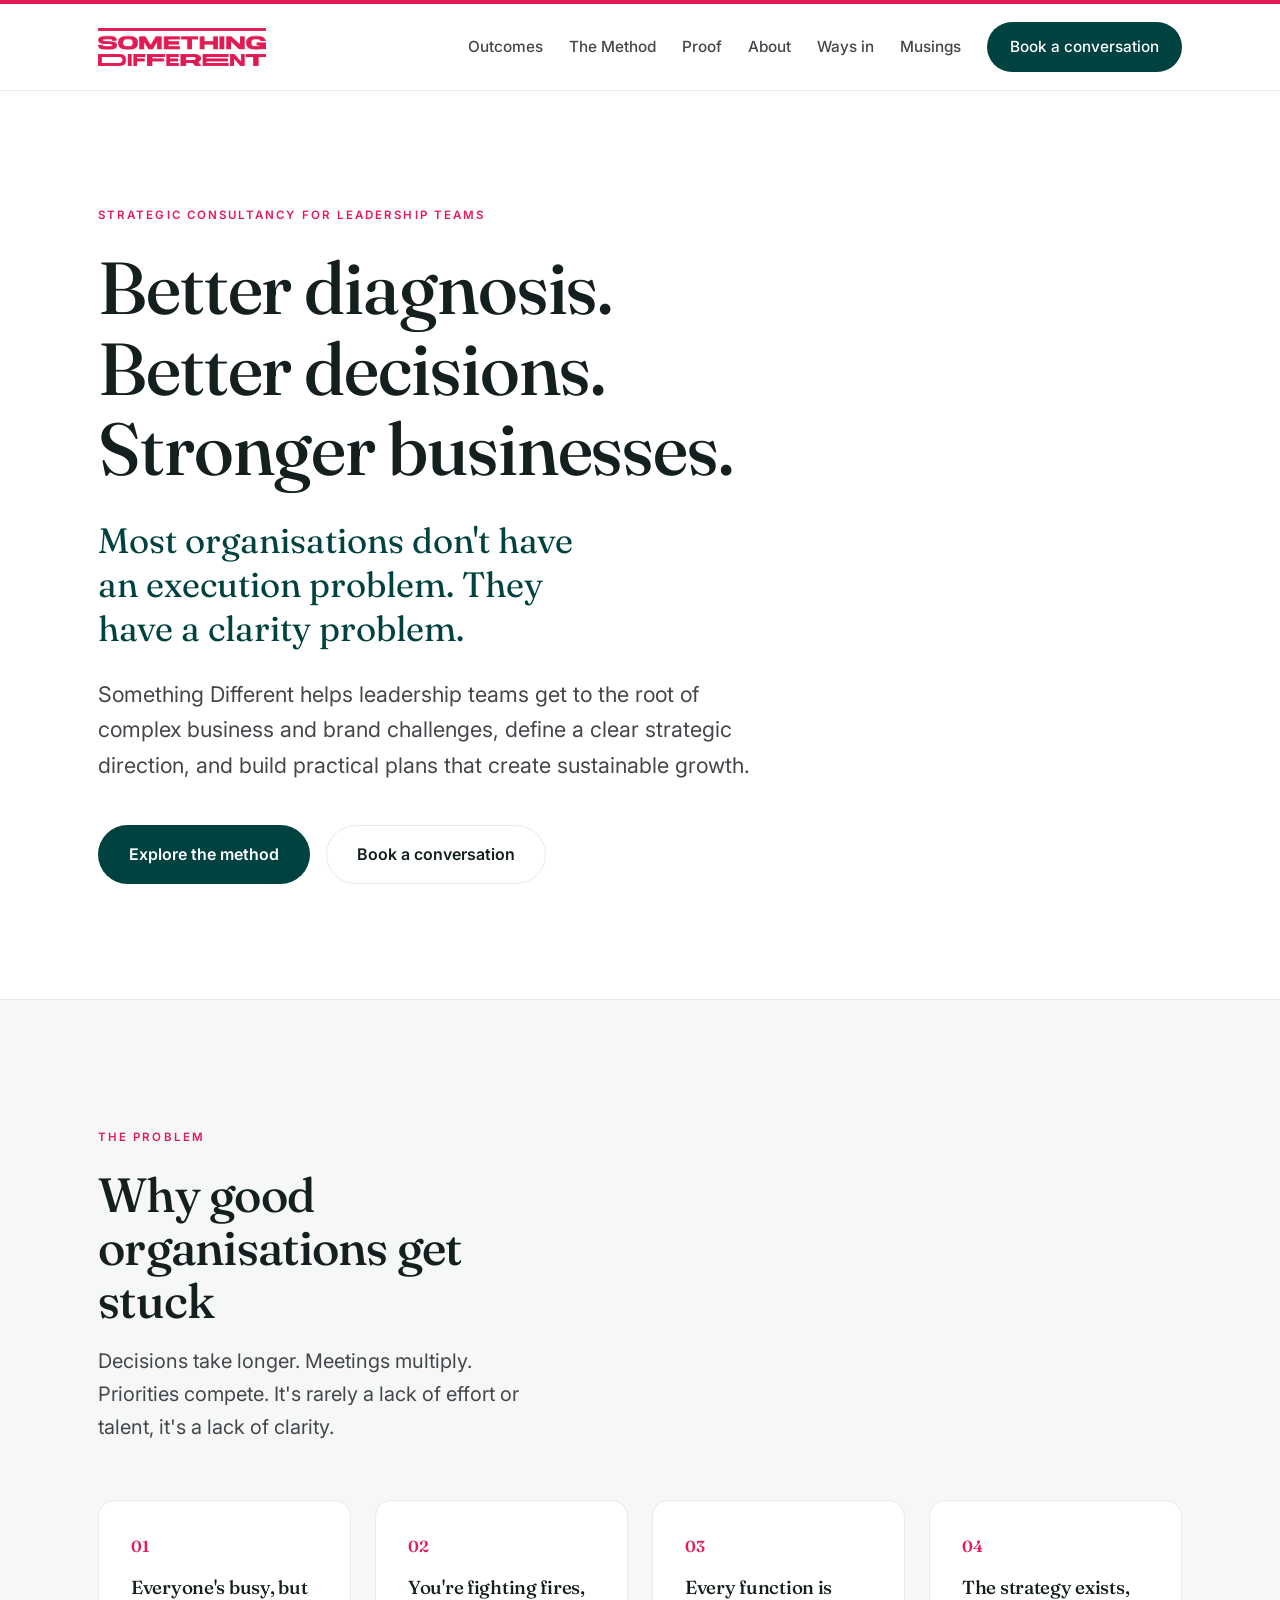
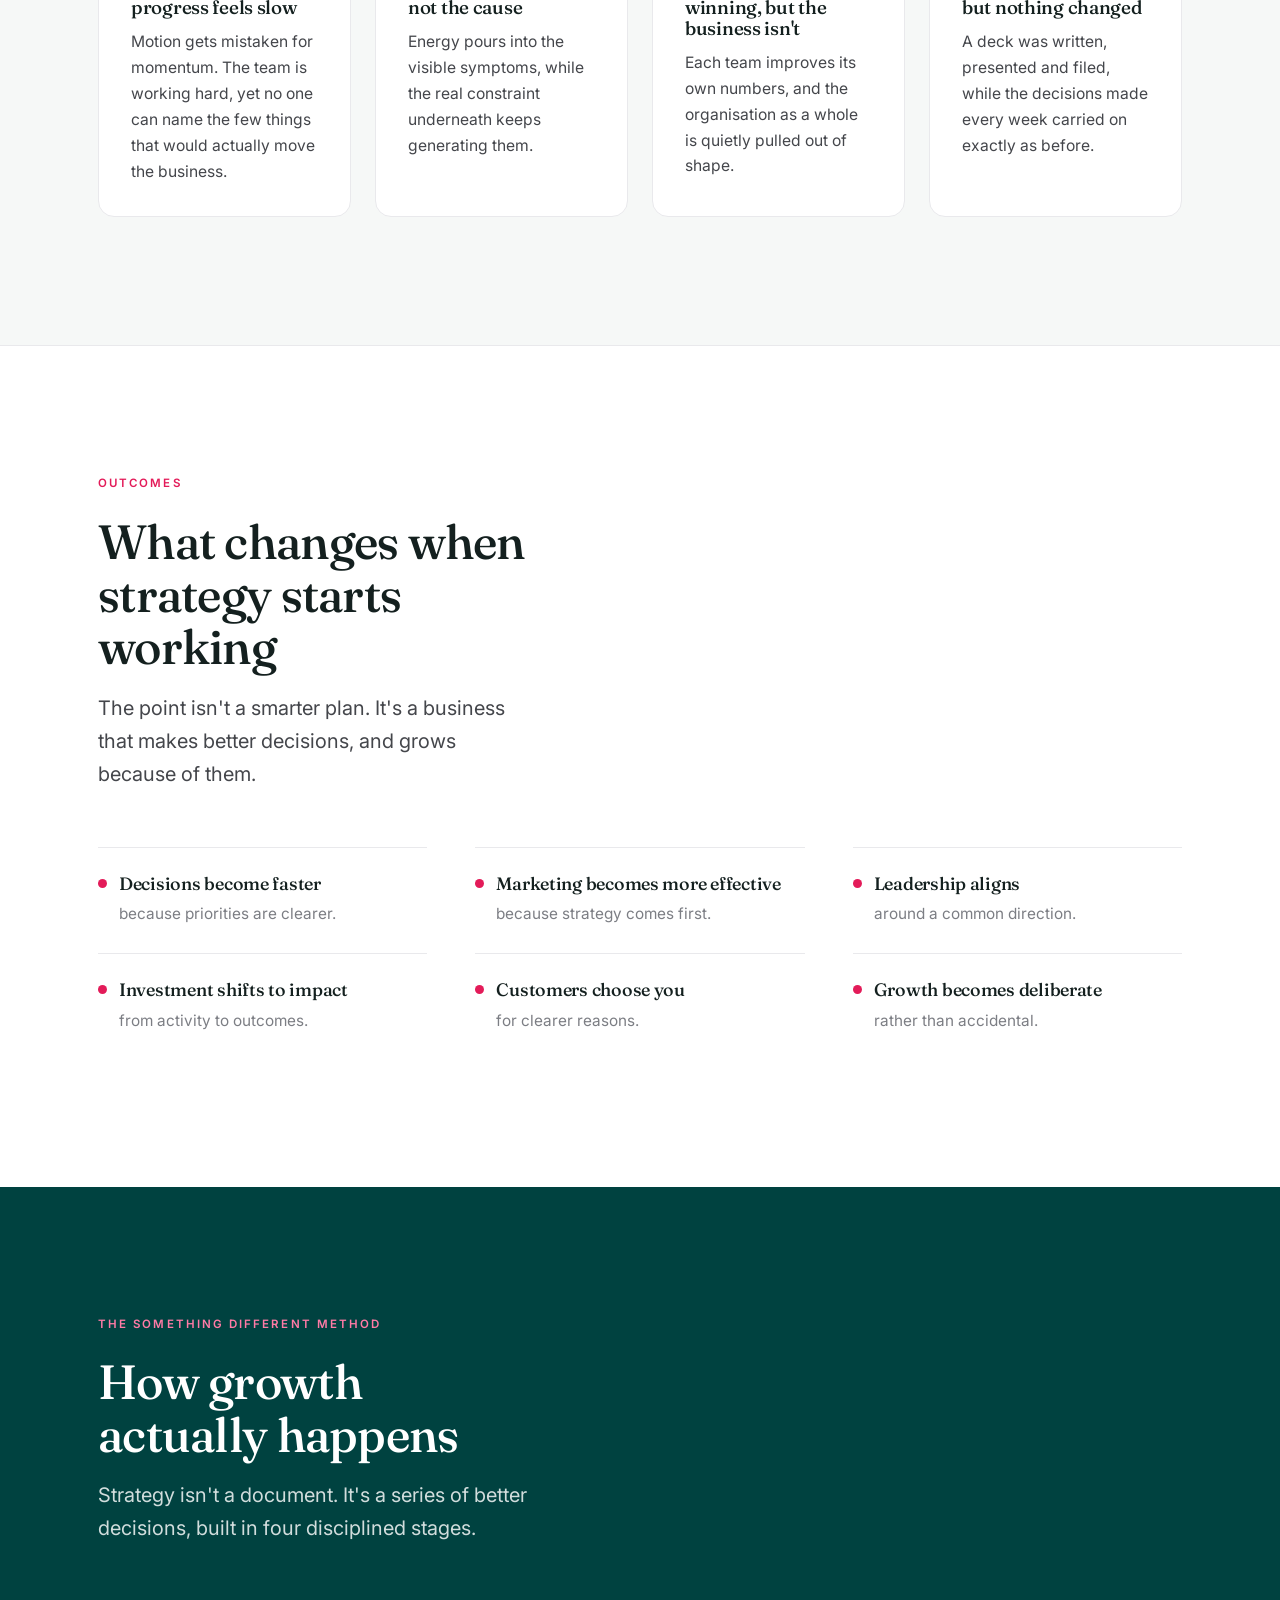
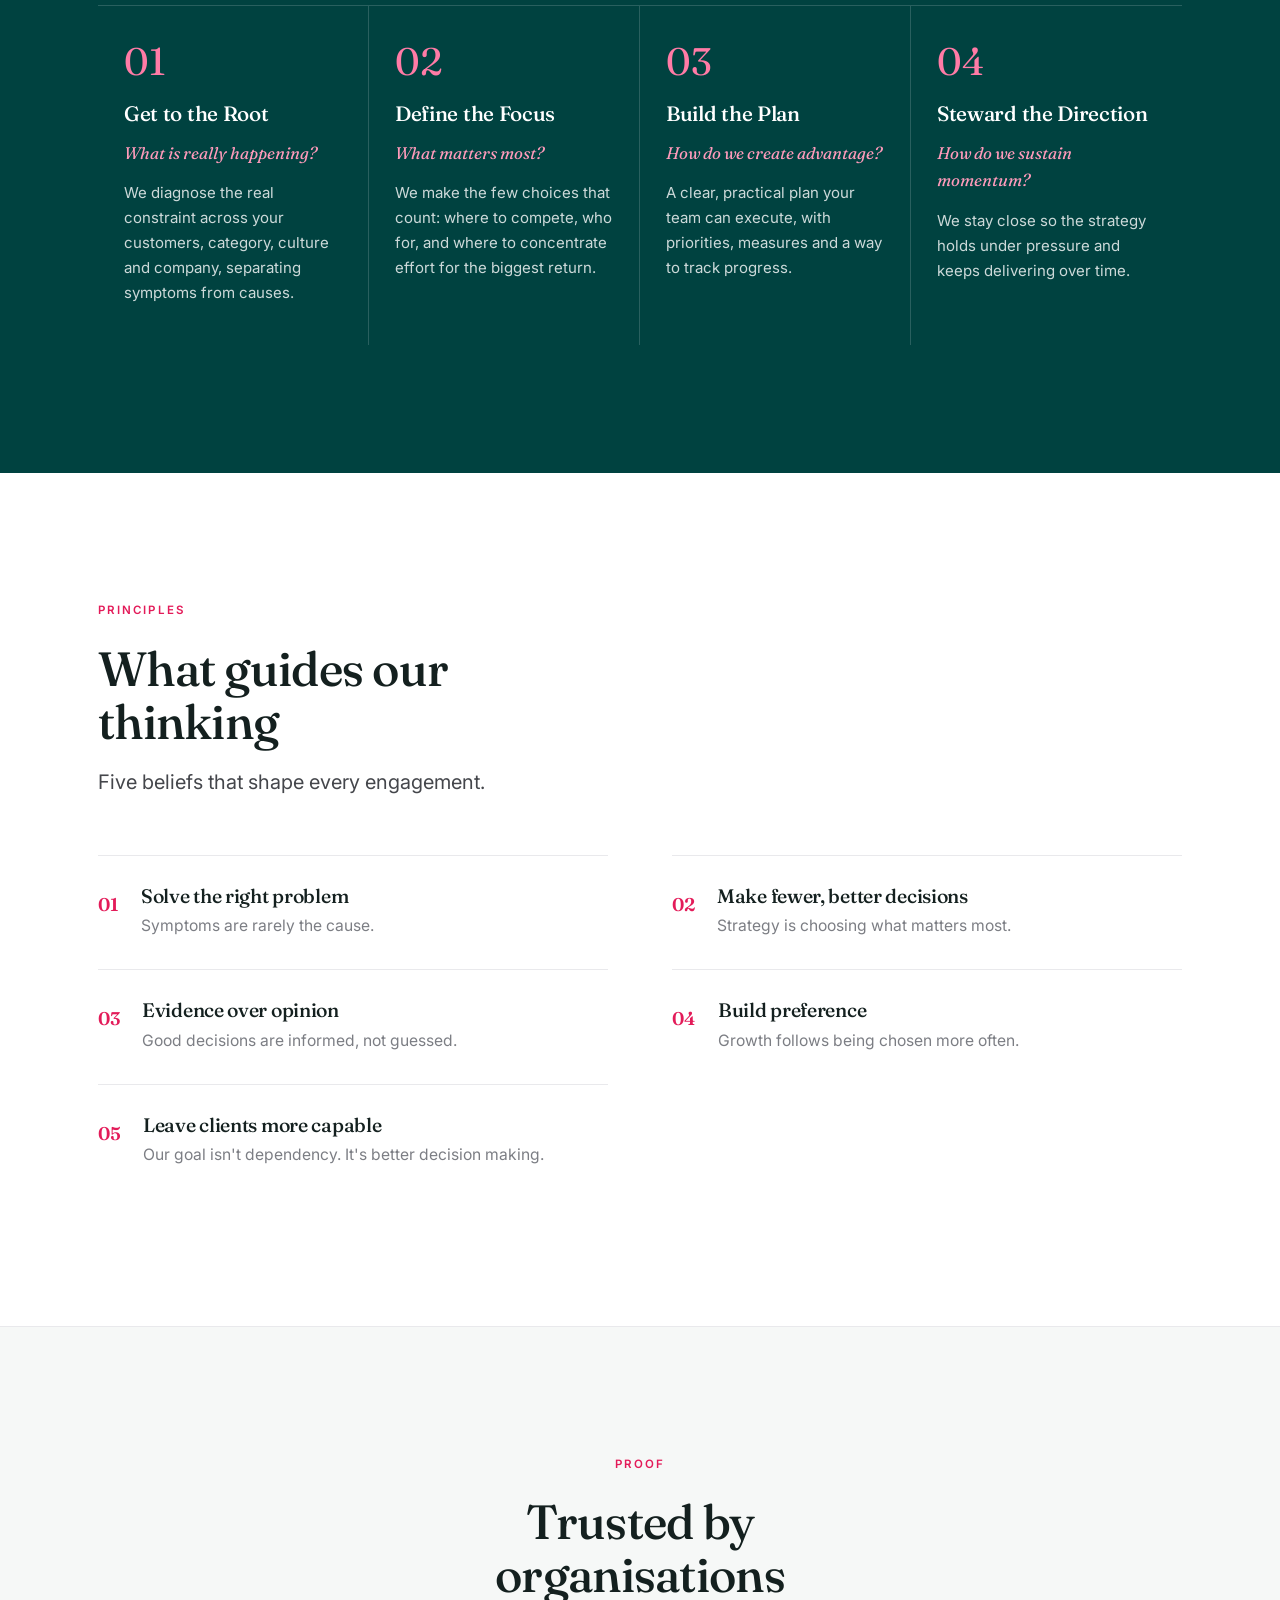
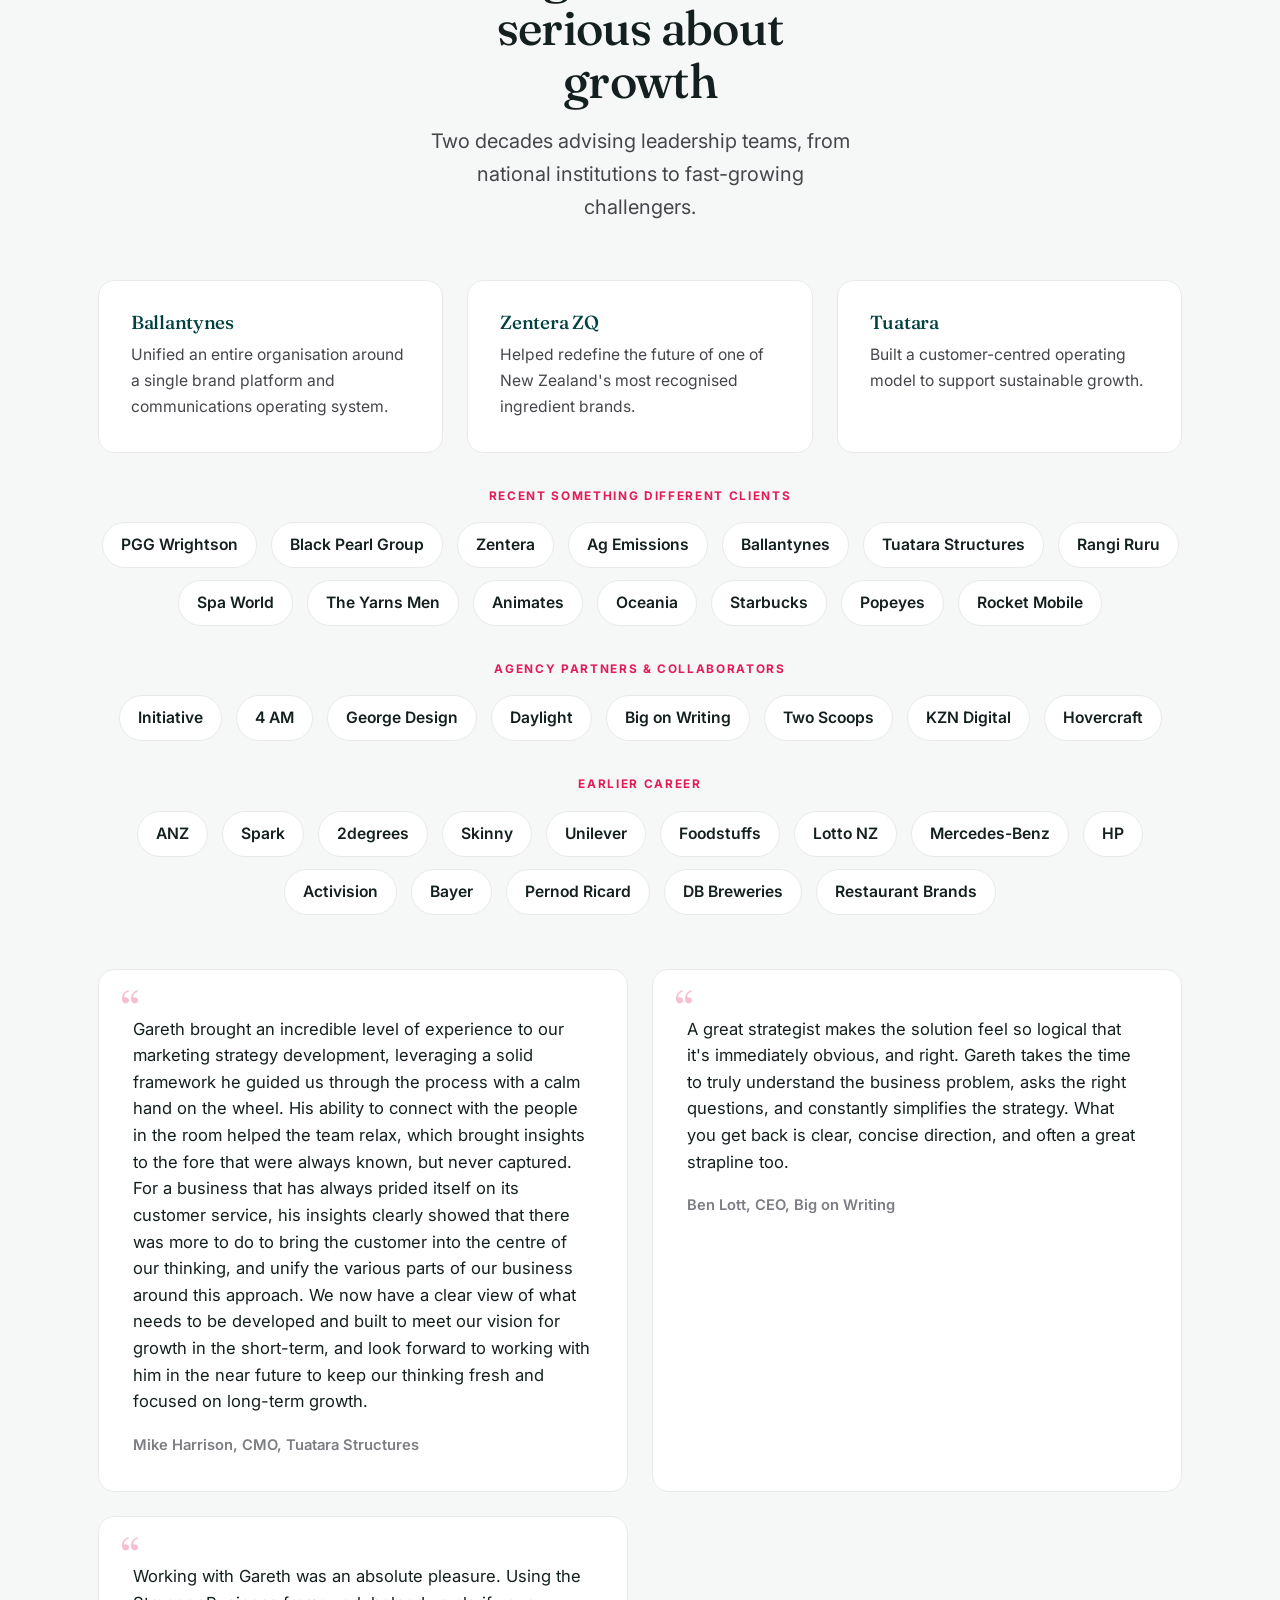
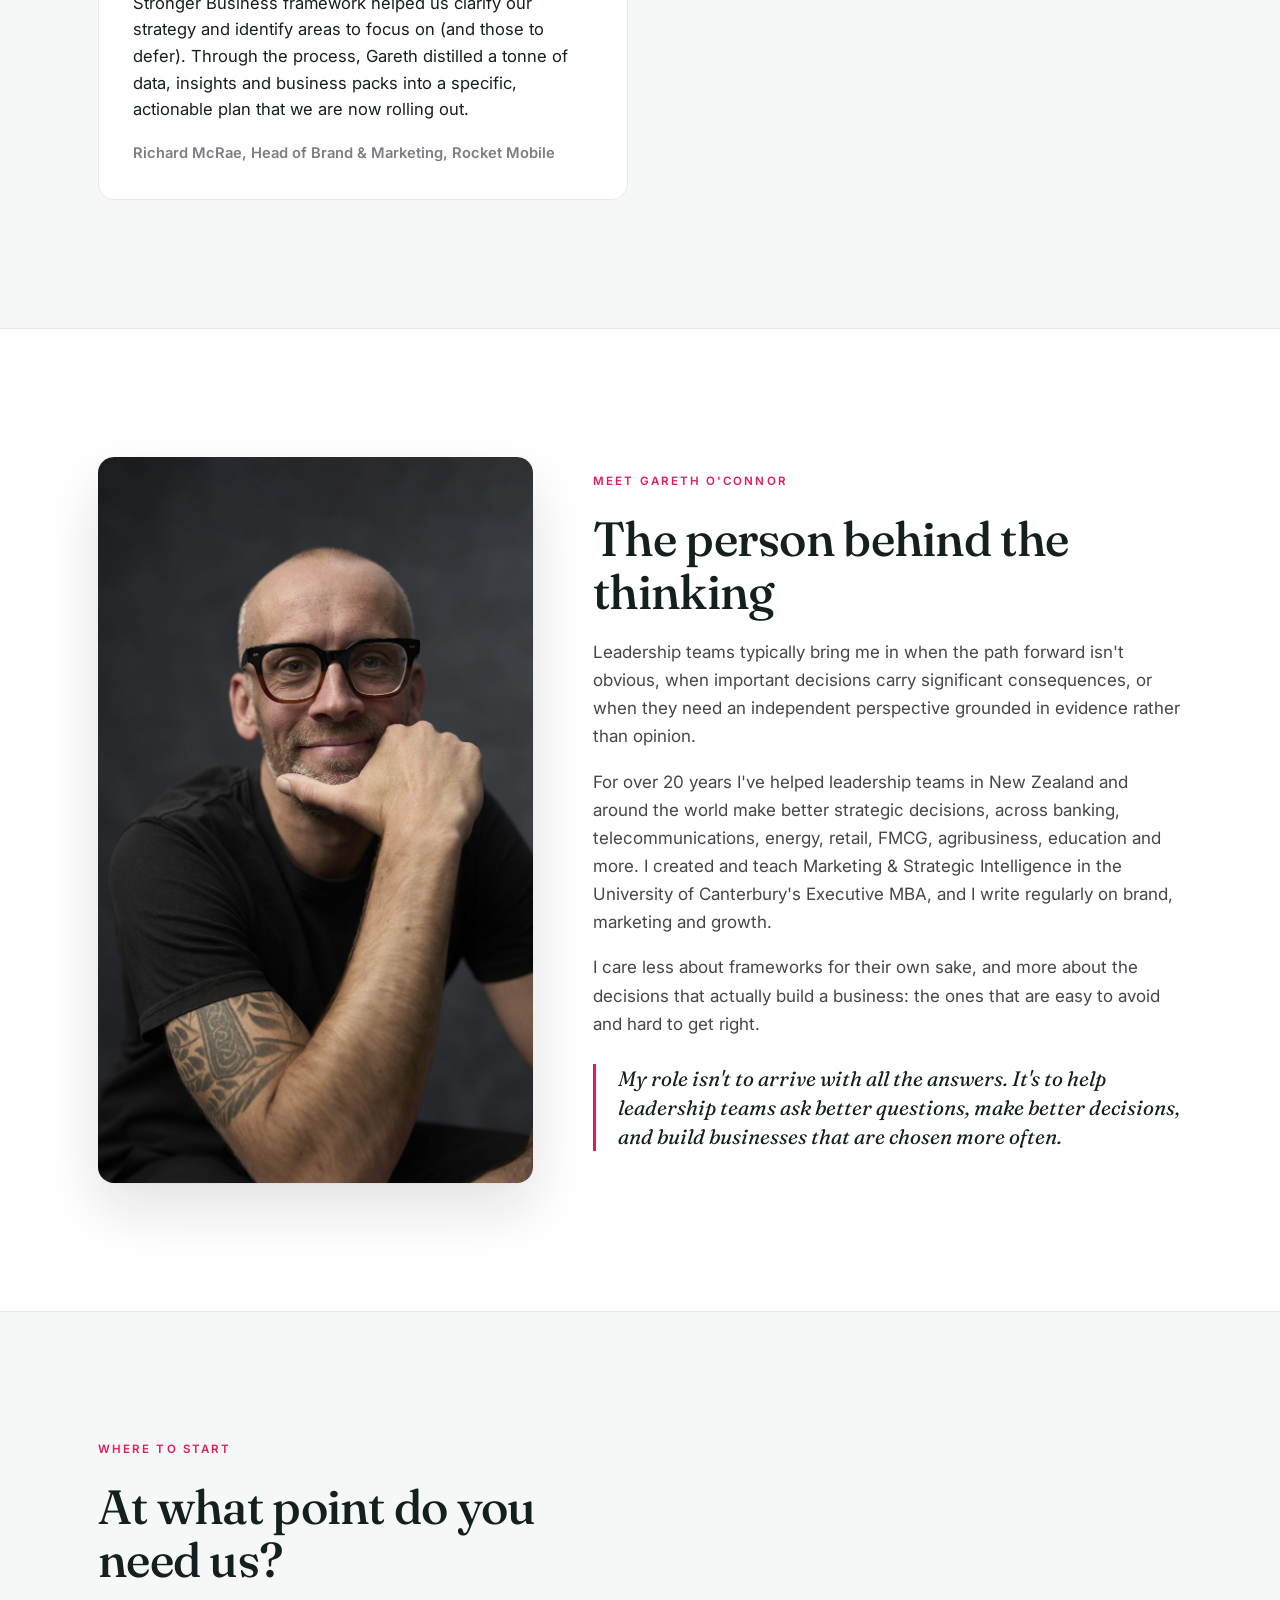
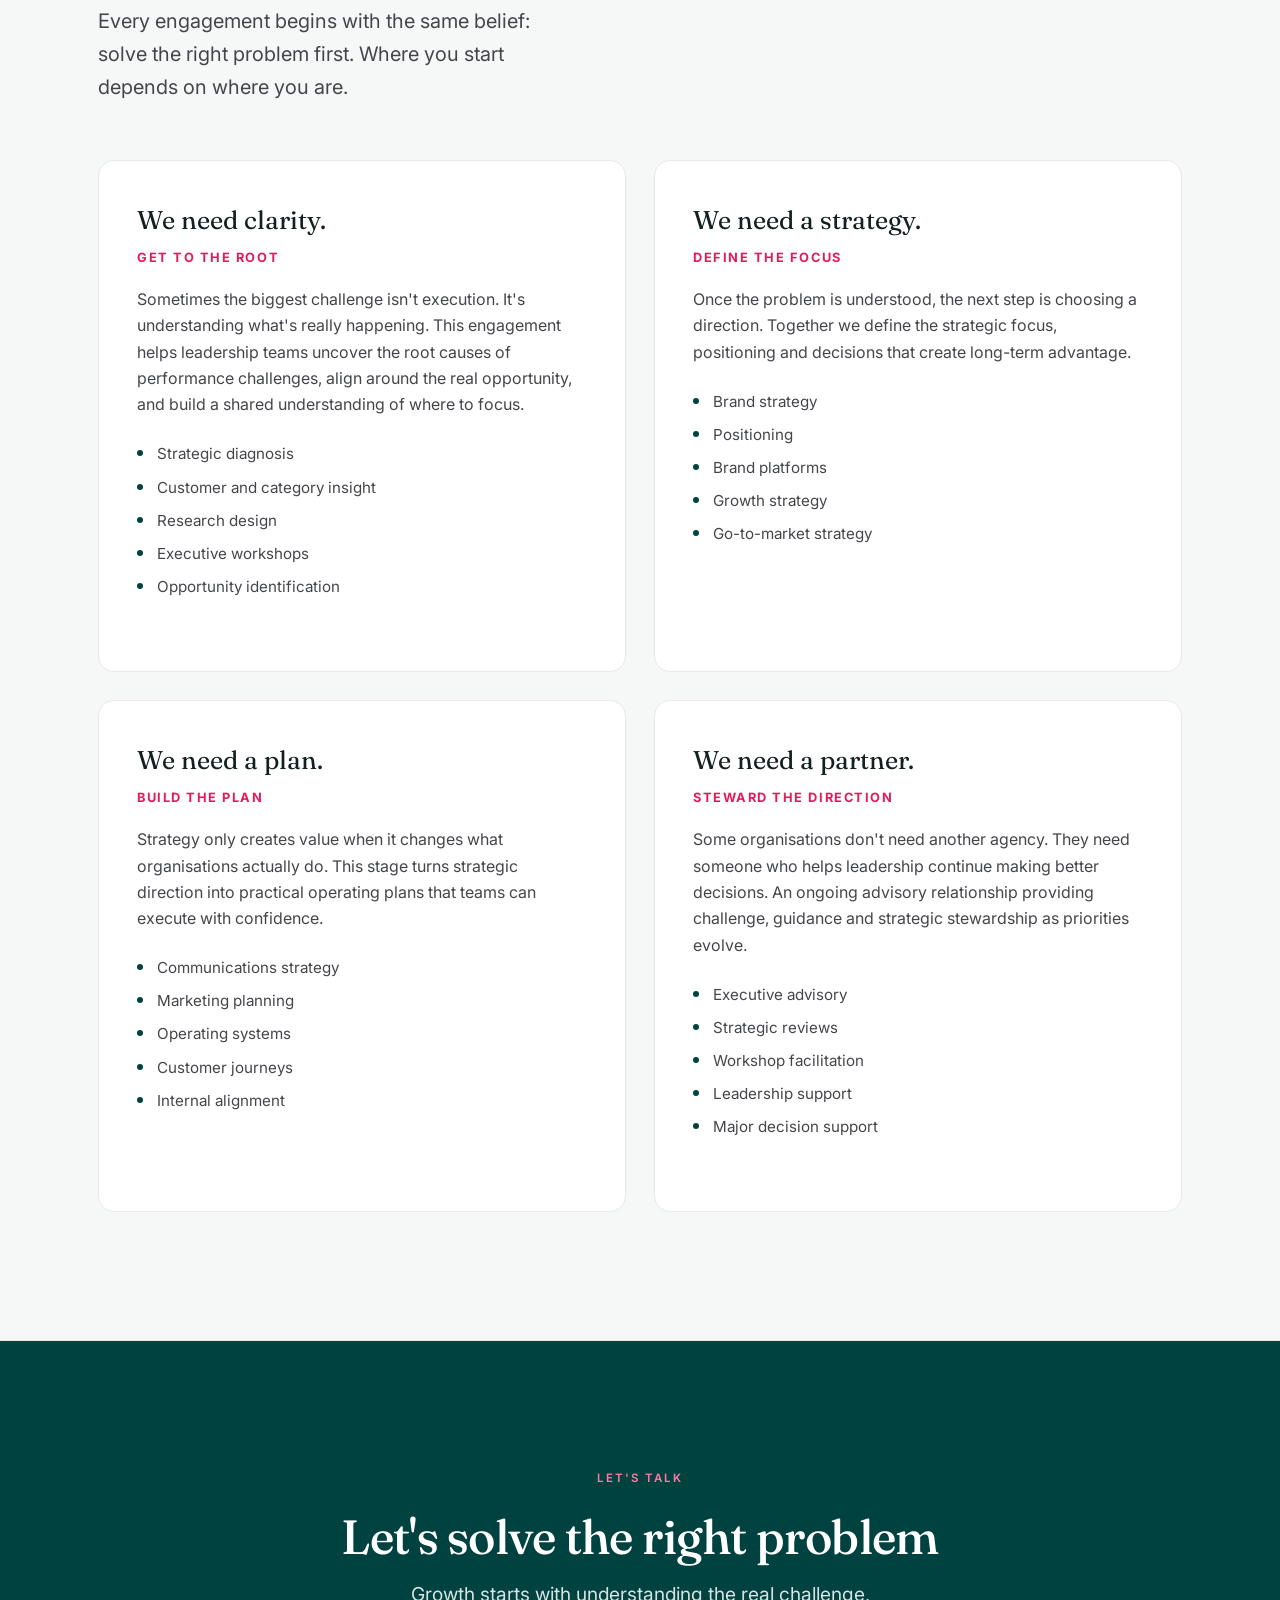
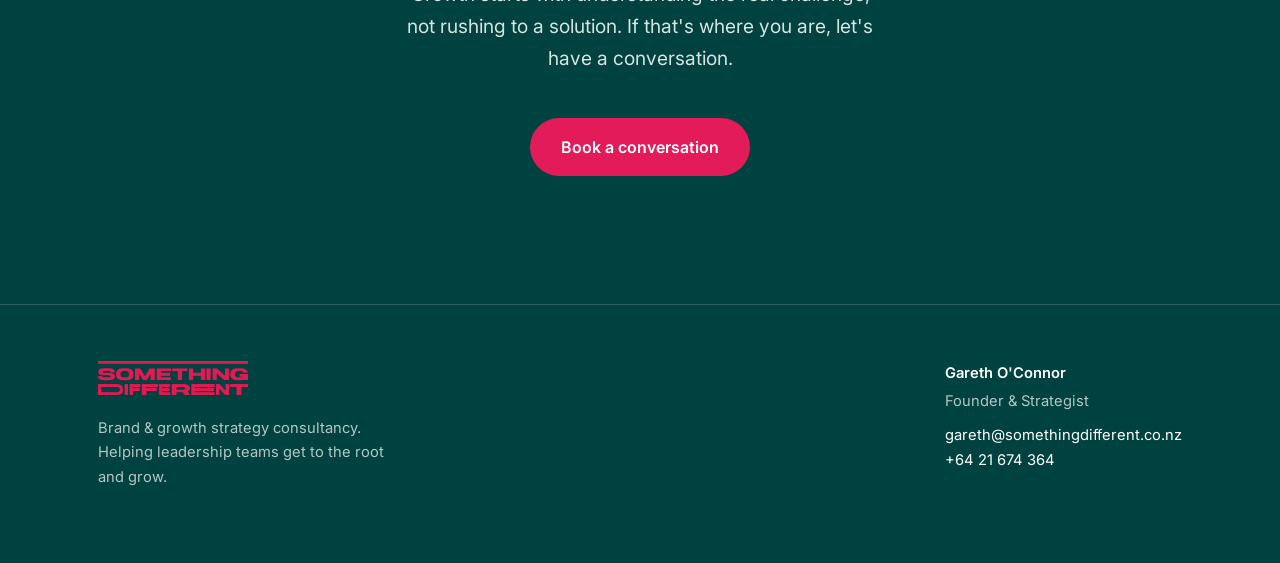
==== commit 3824c48d: "Add files via upload" ====
--- a/index.html
+++ b/index.html
@@ -12,7 +12,7 @@
   gtag('config', 'G-72K4162M29');
 </script>
 <title>Something Different | Brand & Growth Strategy Consultancy</title>
-<meta name="description" content="A brand and growth strategy consultancy. Most organisations don't have an execution problem; they have a clarity problem. Better diagnosis, better decisions, stronger businesses.">
+<meta name="description" content="A brand and growth strategy consultancy. Most organisations don't have an execution problem, they have a clarity problem. Better diagnosis, better decisions, stronger businesses.">
 <link rel="canonical" href="https://somethingdifferent.co.nz/">
 <meta name="theme-color" content="#004240">
 <link rel="icon" href="/assets/favicon.svg" type="image/svg+xml">
@@ -314,7 +314,7 @@
     </div>
     <p class="clabel">Agency partners &amp; collaborators</p>
     <div class="clients">
-      <span>Resonate</span><span>4 AM</span><span>George Design</span><span>Daylight</span><span>Big on Writing</span><span>Two Scoops</span><span>KZN Digital</span><span>Hovercraft</span>
+      <span>Initiative</span><span>4 AM</span><span>George Design</span><span>Daylight</span><span>Big on Writing</span><span>Two Scoops</span><span>KZN Digital</span><span>Hovercraft</span>
     </div>
     <p class="clabel">Earlier career</p>
     <div class="clients">
@@ -328,6 +328,10 @@
       <blockquote class="qcard">
         <p>A great strategist makes the solution feel so logical that it's immediately obvious, and right. Gareth takes the time to truly understand the business problem, asks the right questions, and constantly simplifies the strategy. What you get back is clear, concise direction, and often a great strapline too.</p>
         <cite>Ben Lott, CEO, Big on Writing</cite>
+      </blockquote>
+      <blockquote class="qcard">
+        <p>Working with Gareth was an absolute pleasure. Using the Stronger Business framework helped us clarify our strategy and identify areas to focus on (and those to defer). Through the process, Gareth distilled a tonne of data, insights and business packs into a specific, actionable plan that we are now rolling out.</p>
+        <cite>Richard McRae, Head of Brand &amp; Marketing, Rocket Mobile</cite>
       </blockquote>
     </div>
   </div>
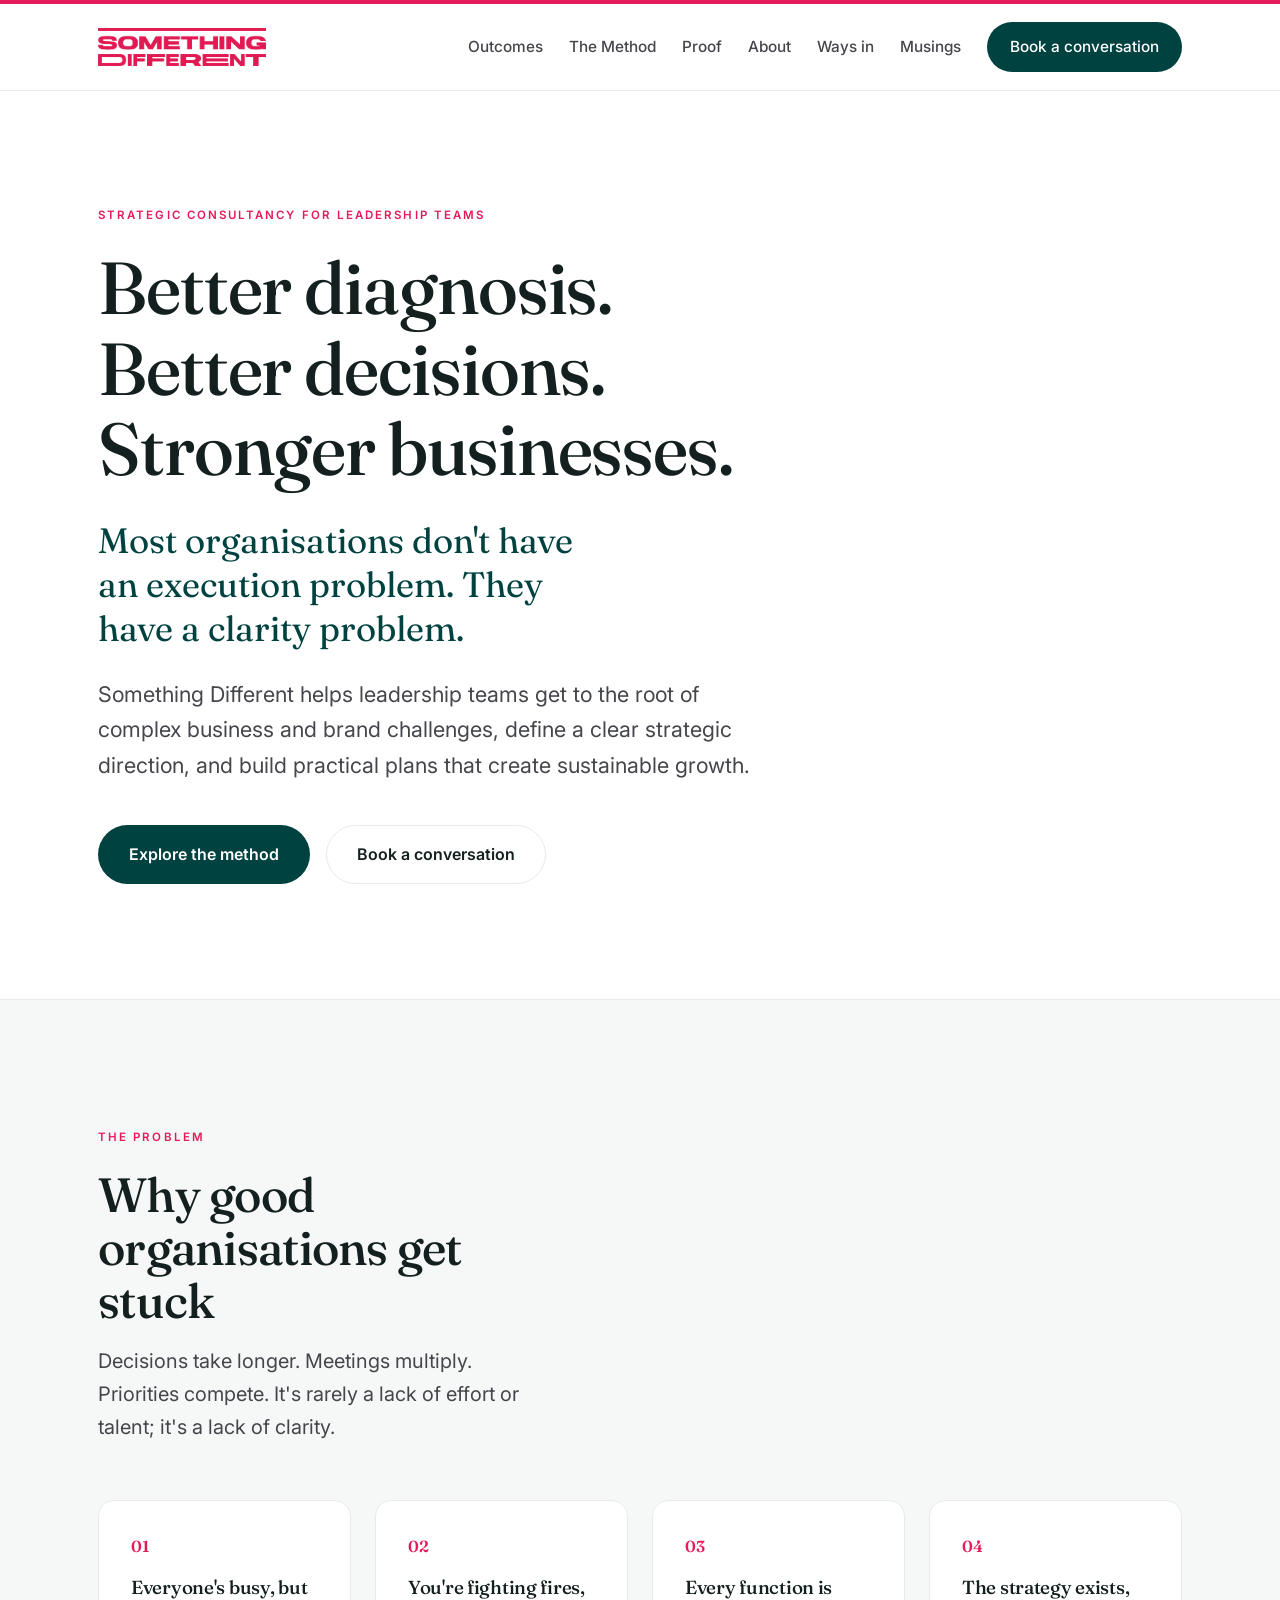
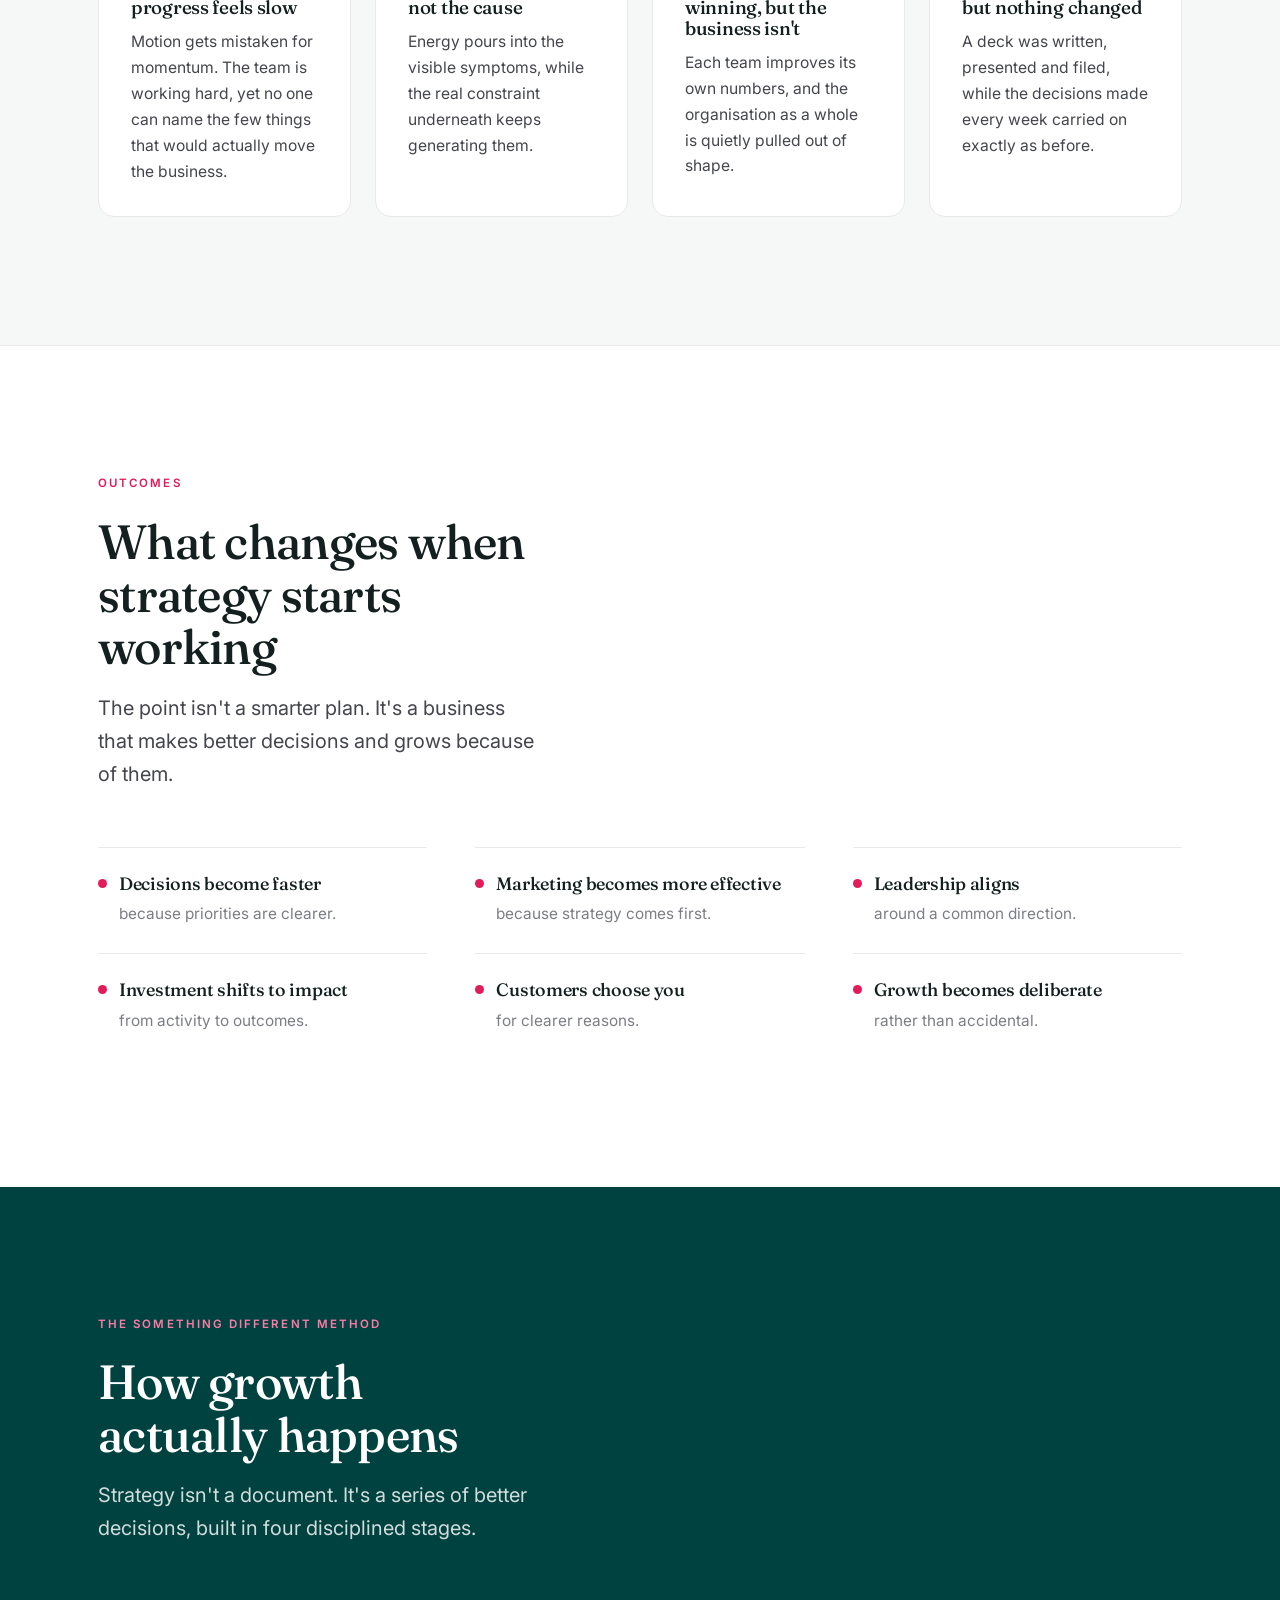
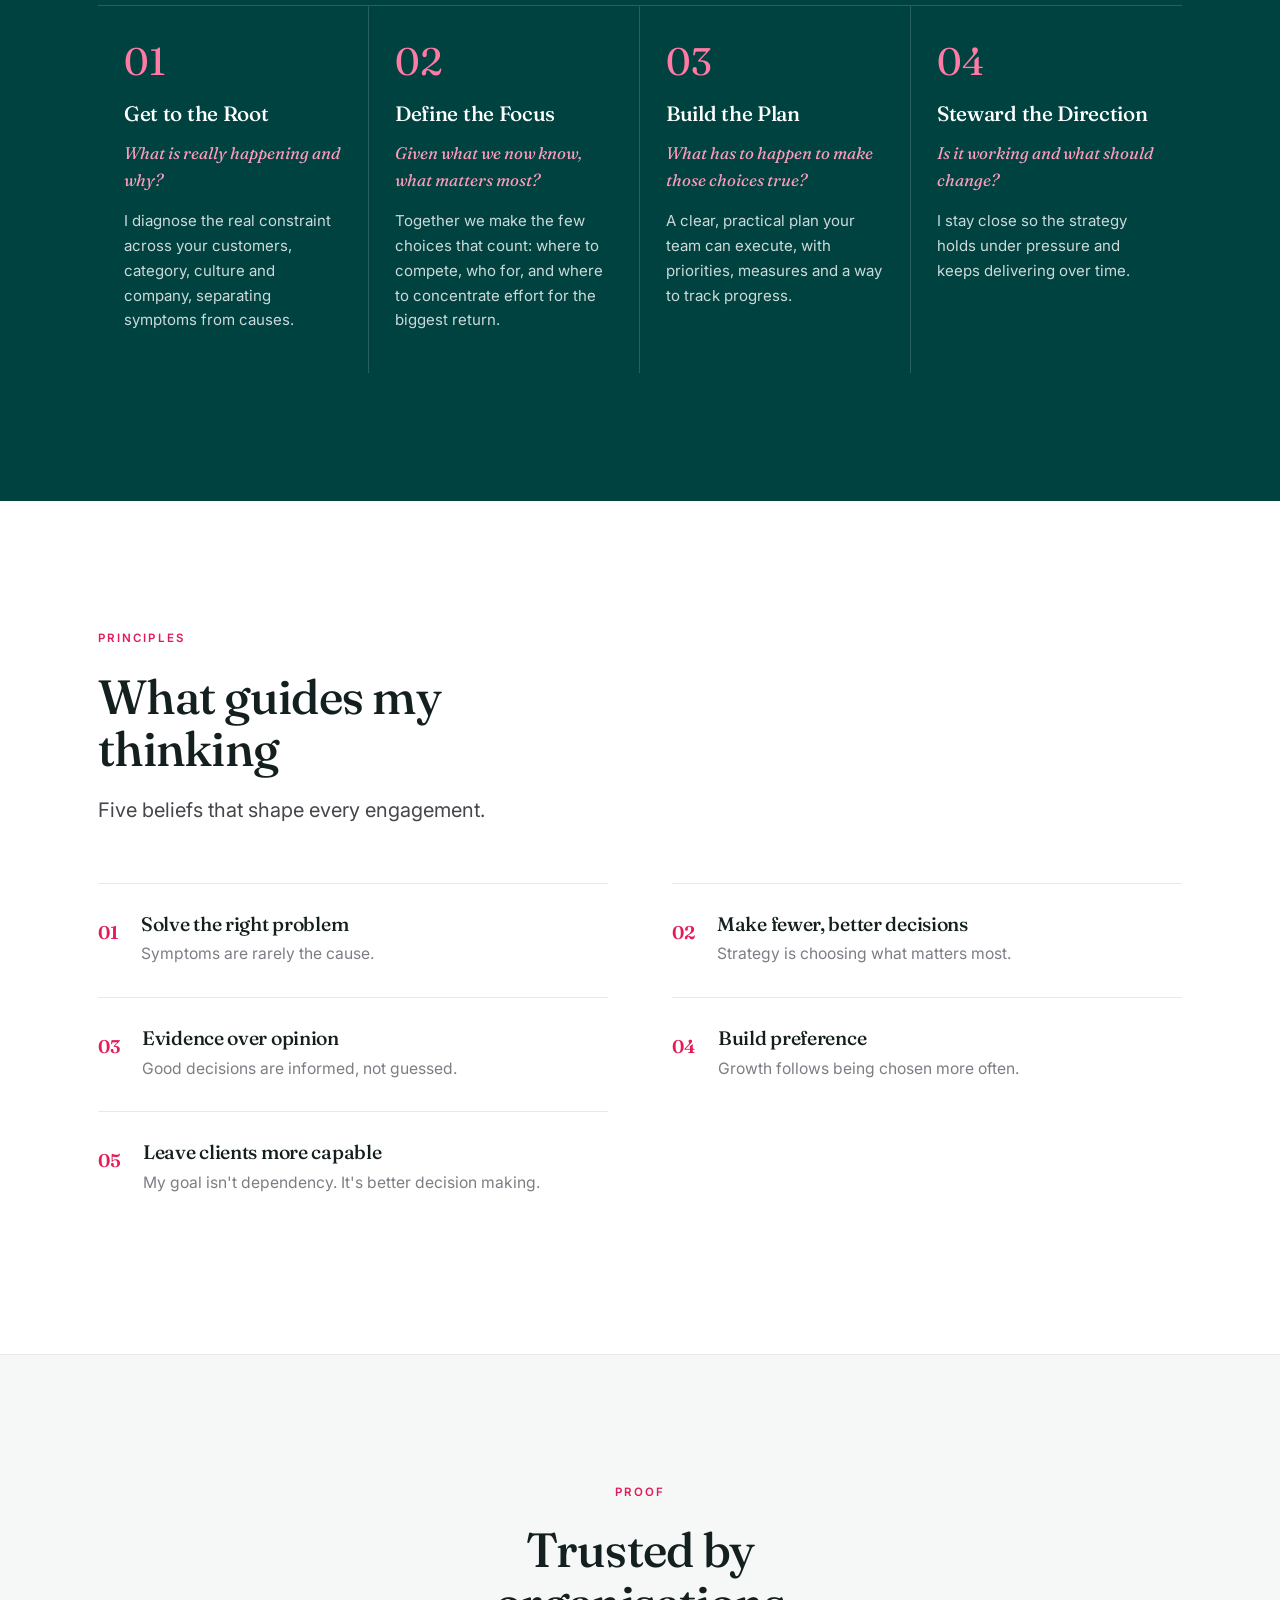
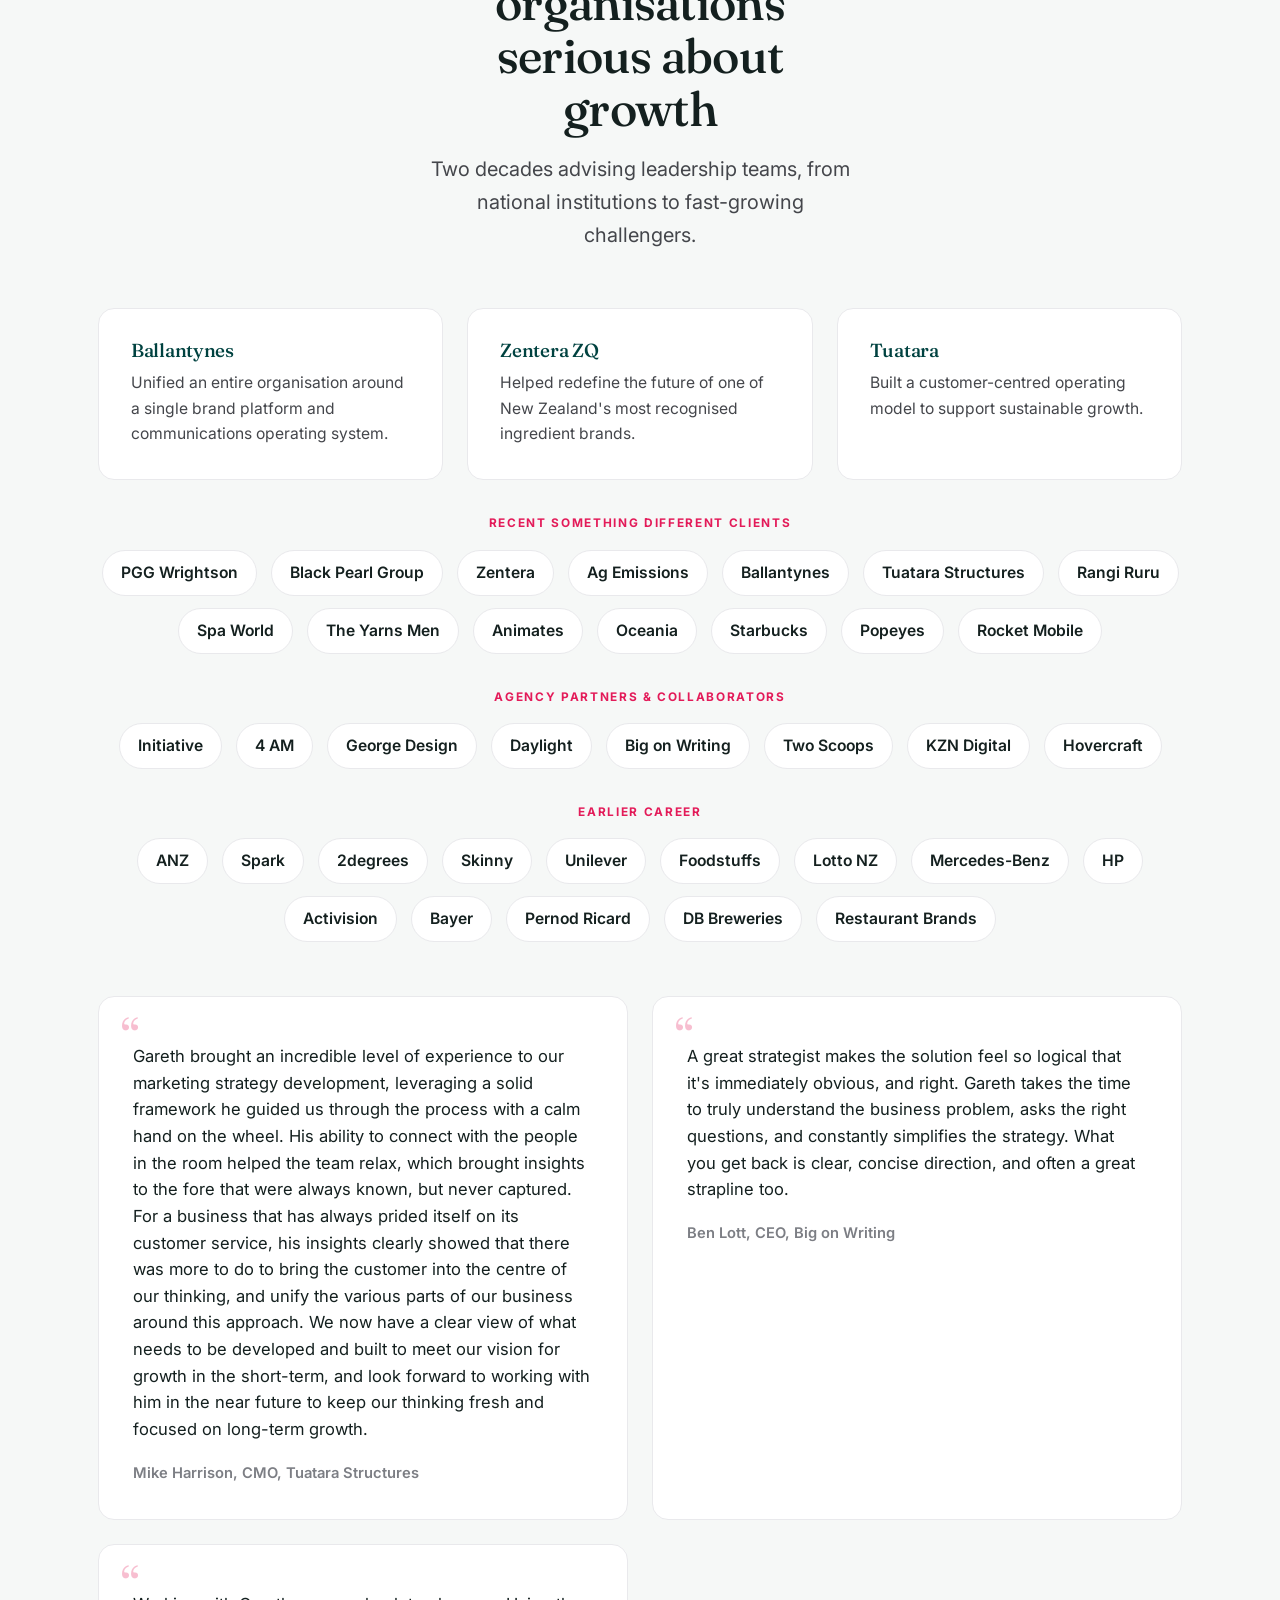
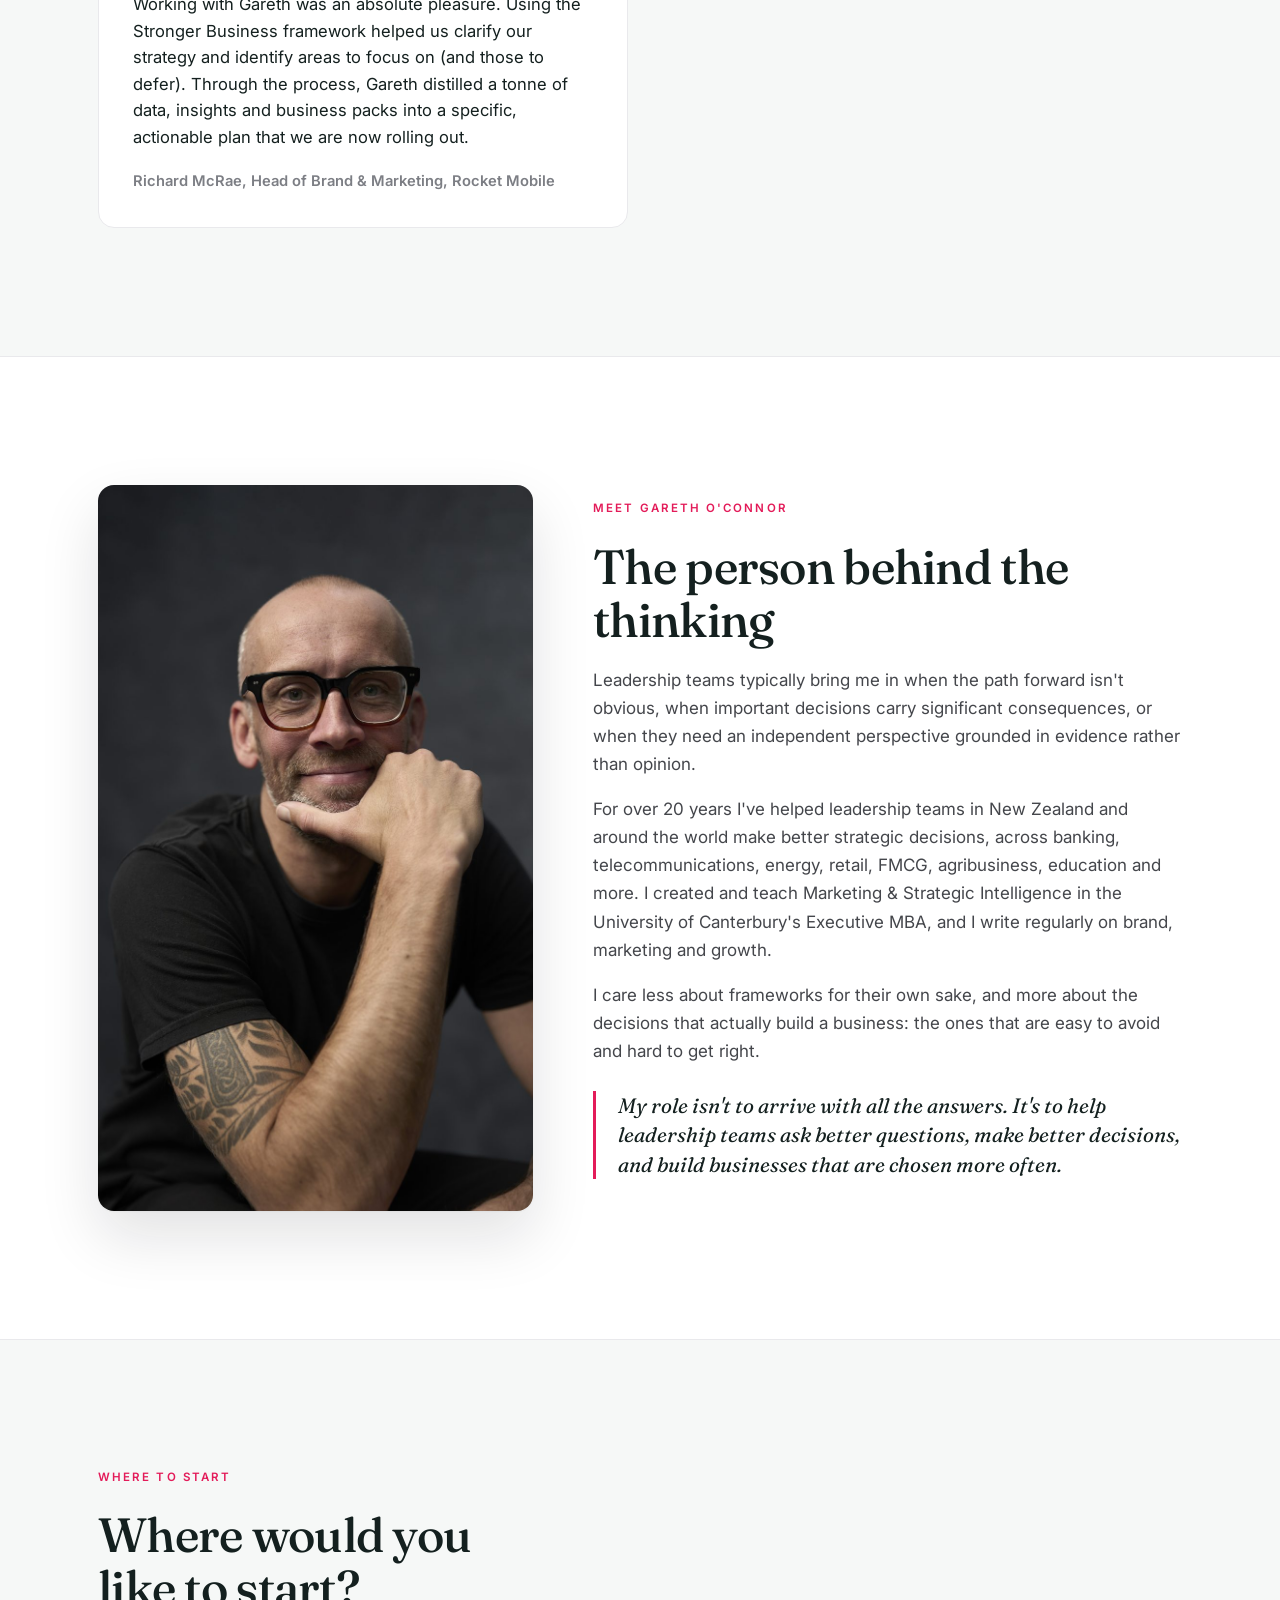
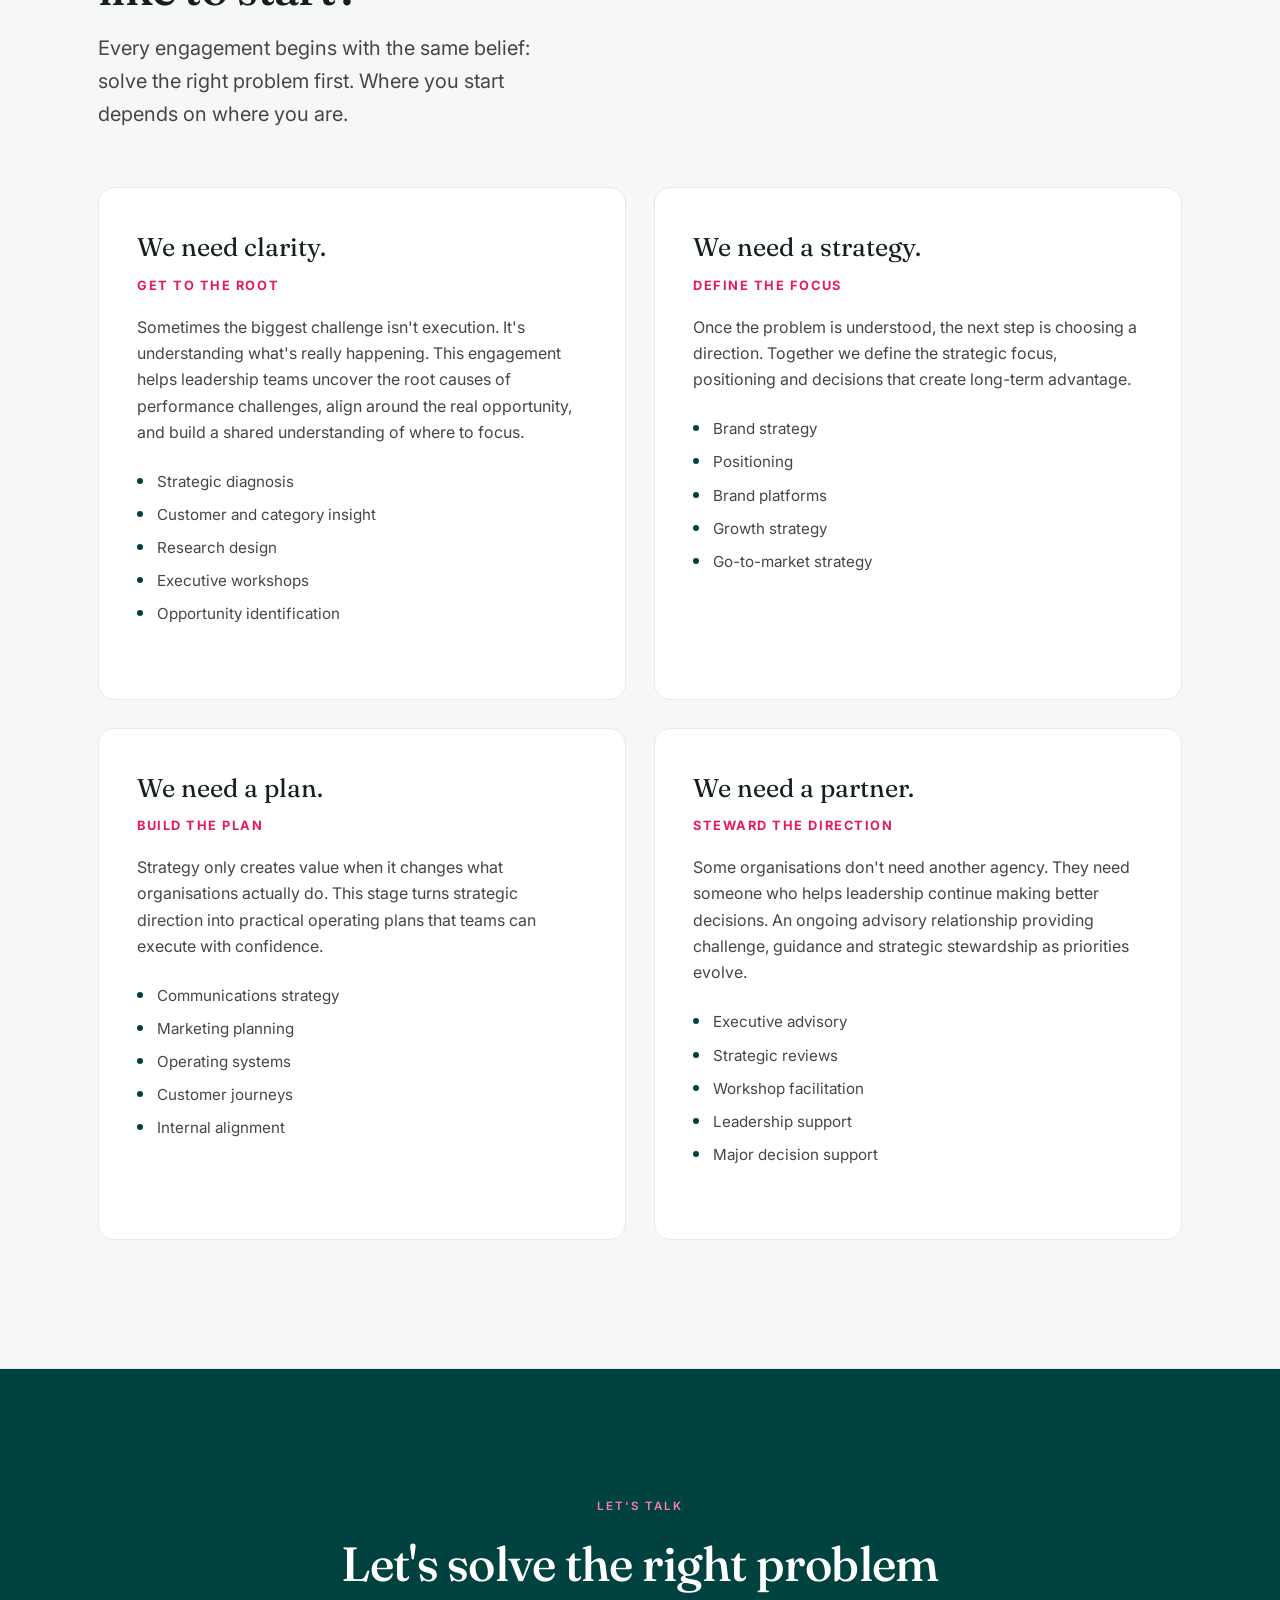
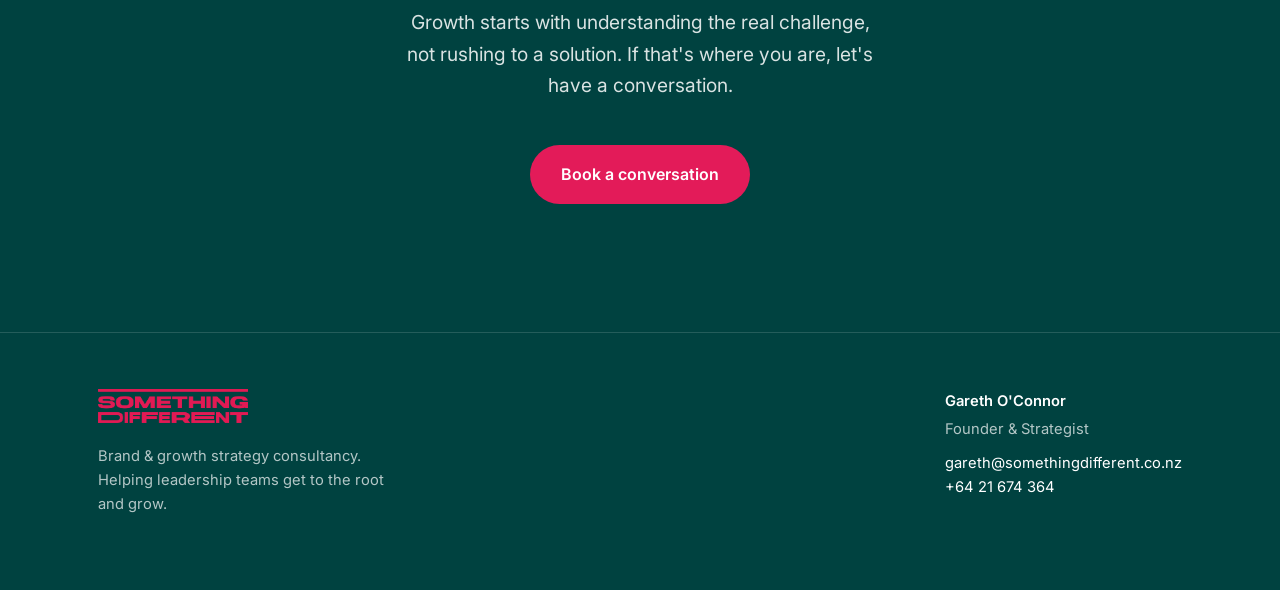
==== commit de04ccef: "Update index.html" ====
--- a/index.html
+++ b/index.html
@@ -12,7 +12,7 @@
   gtag('config', 'G-72K4162M29');
 </script>
 <title>Something Different | Brand & Growth Strategy Consultancy</title>
-<meta name="description" content="A brand and growth strategy consultancy. Most organisations don't have an execution problem, they have a clarity problem. Better diagnosis, better decisions, stronger businesses.">
+<meta name="description" content="A brand and growth strategy consultancy. Most organisations don't have an execution problem; they have a clarity problem. Better diagnosis, better decisions, stronger businesses.">
 <link rel="canonical" href="https://somethingdifferent.co.nz/">
 <meta name="theme-color" content="#004240">
 <link rel="icon" href="/assets/favicon.svg" type="image/svg+xml">
@@ -230,7 +230,7 @@
     <div class="section-head">
       <p class="eyebrow">The problem</p>
       <h2>Why good organisations get stuck</h2>
-      <p class="lead">Decisions take longer. Meetings multiply. Priorities compete. It's rarely a lack of effort or talent, it's a lack of clarity.</p>
+      <p class="lead">Decisions take longer. Meetings multiply. Priorities compete. It's rarely a lack of effort or talent; it's a lack of clarity.</p>
     </div>
     <div class="grid-4">
       <div class="card"><span class="n">01</span><h3>Everyone's busy, but progress feels slow</h3><p>Motion gets mistaken for momentum. The team is working hard, yet no one can name the few things that would actually move the business.</p></div>
@@ -247,7 +247,7 @@
     <div class="section-head">
       <p class="eyebrow">Outcomes</p>
       <h2>What changes when strategy starts working</h2>
-      <p class="lead">The point isn't a smarter plan. It's a business that makes better decisions, and grows because of them.</p>
+      <p class="lead">The point isn't a smarter plan. It's a business that makes better decisions and grows because of them.</p>
     </div>
     <div class="out-grid">
       <div class="item"><h3>Decisions become faster</h3><p>because priorities are clearer.</p></div>
@@ -269,10 +269,10 @@
       <p class="lead">Strategy isn't a document. It's a series of better decisions, built in four disciplined stages.</p>
     </div>
     <div class="stages">
-      <div class="stage"><span class="num">01</span><h3>Get to the Root</h3><p class="q">What is really happening?</p><p>We diagnose the real constraint across your customers, category, culture and company, separating symptoms from causes.</p></div>
-      <div class="stage"><span class="num">02</span><h3>Define the Focus</h3><p class="q">What matters most?</p><p>We make the few choices that count: where to compete, who for, and where to concentrate effort for the biggest return.</p></div>
-      <div class="stage"><span class="num">03</span><h3>Build the Plan</h3><p class="q">How do we create advantage?</p><p>A clear, practical plan your team can execute, with priorities, measures and a way to track progress.</p></div>
-      <div class="stage"><span class="num">04</span><h3>Steward the Direction</h3><p class="q">How do we sustain momentum?</p><p>We stay close so the strategy holds under pressure and keeps delivering over time.</p></div>
+      <div class="stage"><span class="num">01</span><h3>Get to the Root</h3><p class="q">What is really happening and why?</p><p>I diagnose the real constraint across your customers, category, culture and company, separating symptoms from causes.</p></div>
+      <div class="stage"><span class="num">02</span><h3>Define the Focus</h3><p class="q">Given what we now know, what matters most?</p><p>Together we make the few choices that count: where to compete, who for, and where to concentrate effort for the biggest return.</p></div>
+      <div class="stage"><span class="num">03</span><h3>Build the Plan</h3><p class="q">What has to happen to make those choices true?</p><p>A clear, practical plan your team can execute, with priorities, measures and a way to track progress.</p></div>
+      <div class="stage"><span class="num">04</span><h3>Steward the Direction</h3><p class="q">Is it working and what should change?</p><p>I stay close so the strategy holds under pressure and keeps delivering over time.</p></div>
     </div>
   </div>
 </section>
@@ -282,7 +282,7 @@
   <div class="wrap">
     <div class="section-head">
       <p class="eyebrow">Principles</p>
-      <h2>What guides our thinking</h2>
+      <h2>What guides my thinking</h2>
       <p class="lead">Five beliefs that shape every engagement.</p>
     </div>
     <div class="principles">
@@ -290,7 +290,7 @@
       <div class="pr"><span class="pn">02</span><div><h3>Make fewer, better decisions</h3><p>Strategy is choosing what matters most.</p></div></div>
       <div class="pr"><span class="pn">03</span><div><h3>Evidence over opinion</h3><p>Good decisions are informed, not guessed.</p></div></div>
       <div class="pr"><span class="pn">04</span><div><h3>Build preference</h3><p>Growth follows being chosen more often.</p></div></div>
-      <div class="pr"><span class="pn">05</span><div><h3>Leave clients more capable</h3><p>Our goal isn't dependency. It's better decision making.</p></div></div>
+      <div class="pr"><span class="pn">05</span><div><h3>Leave clients more capable</h3><p>My goal isn't dependency. It's better decision making.</p></div></div>
     </div>
   </div>
 </section>
@@ -359,7 +359,7 @@
   <div class="wrap">
     <div class="section-head">
       <p class="eyebrow">Where to start</p>
-      <h2>At what point do you need us?</h2>
+      <h2>Where would you like to start?</h2>
       <p class="lead">Every engagement begins with the same belief: solve the right problem first. Where you start depends on where you are.</p>
     </div>
     <div class="grid-2">
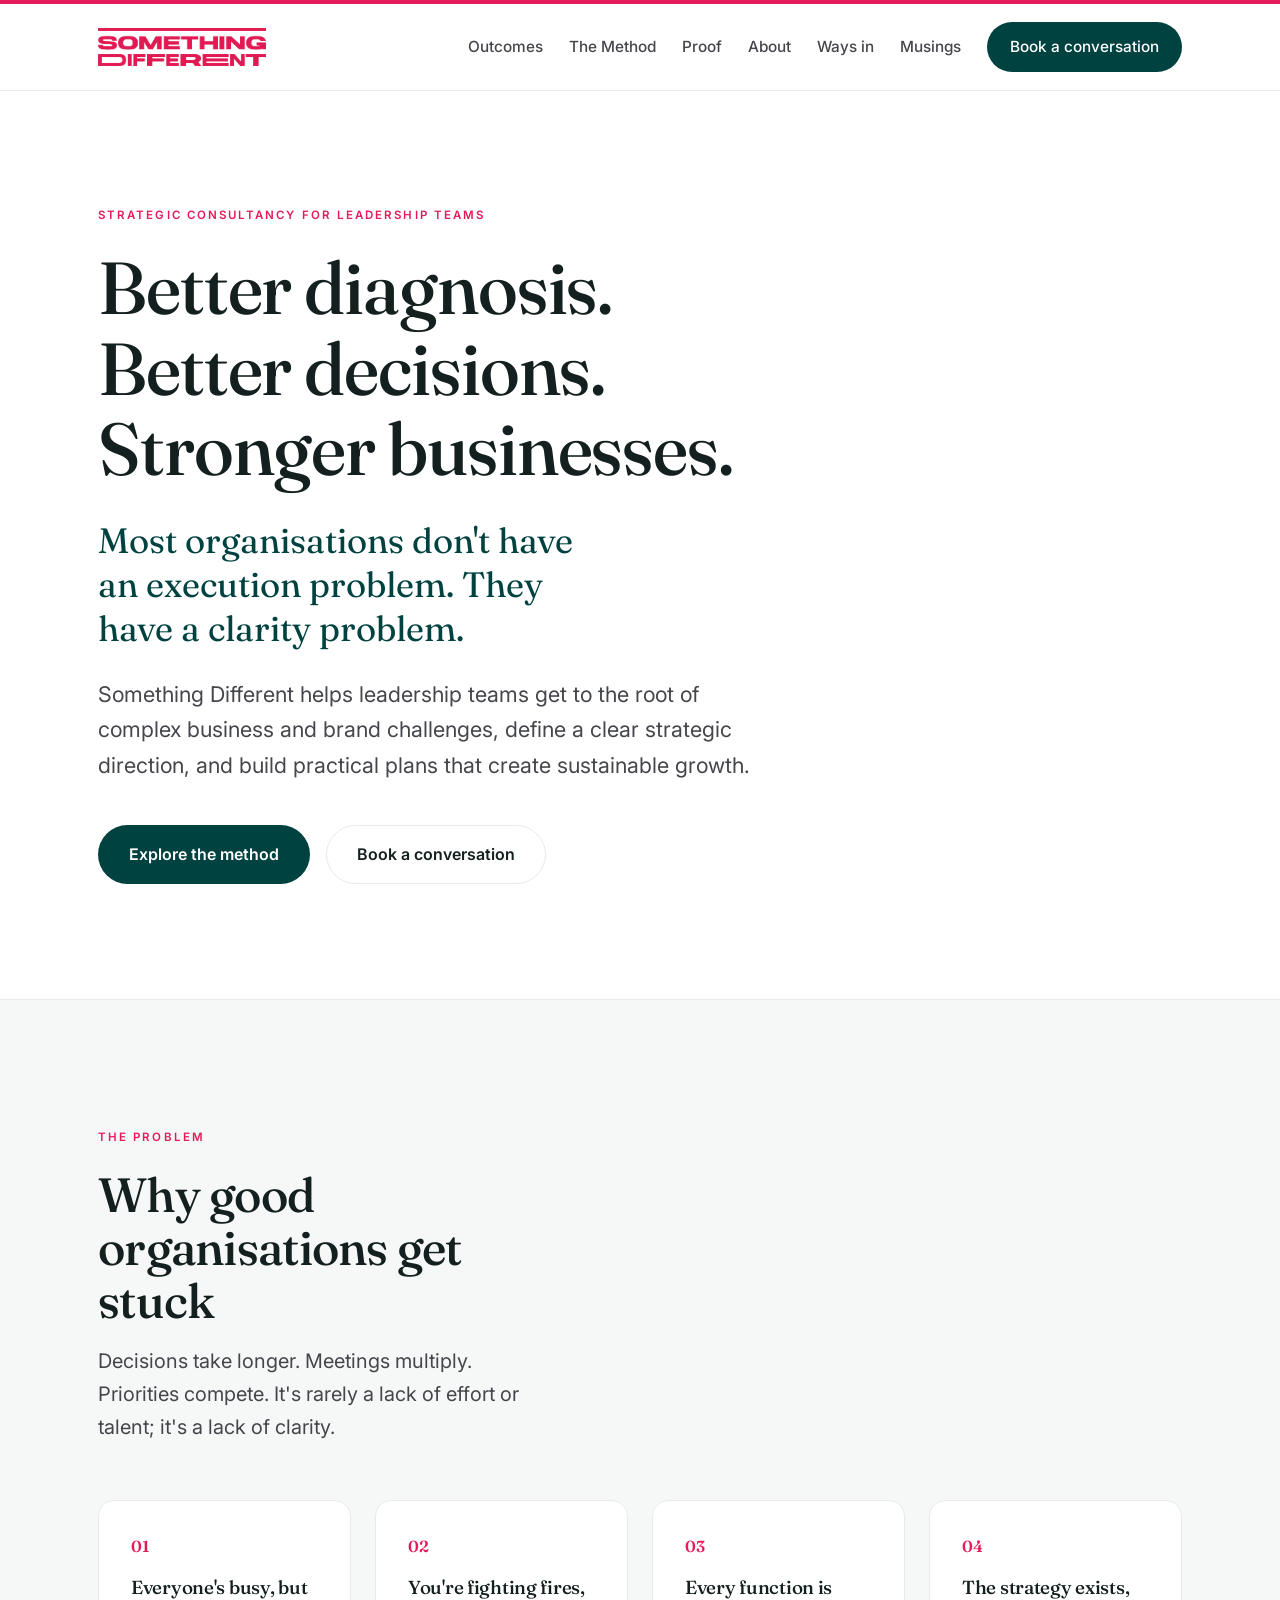
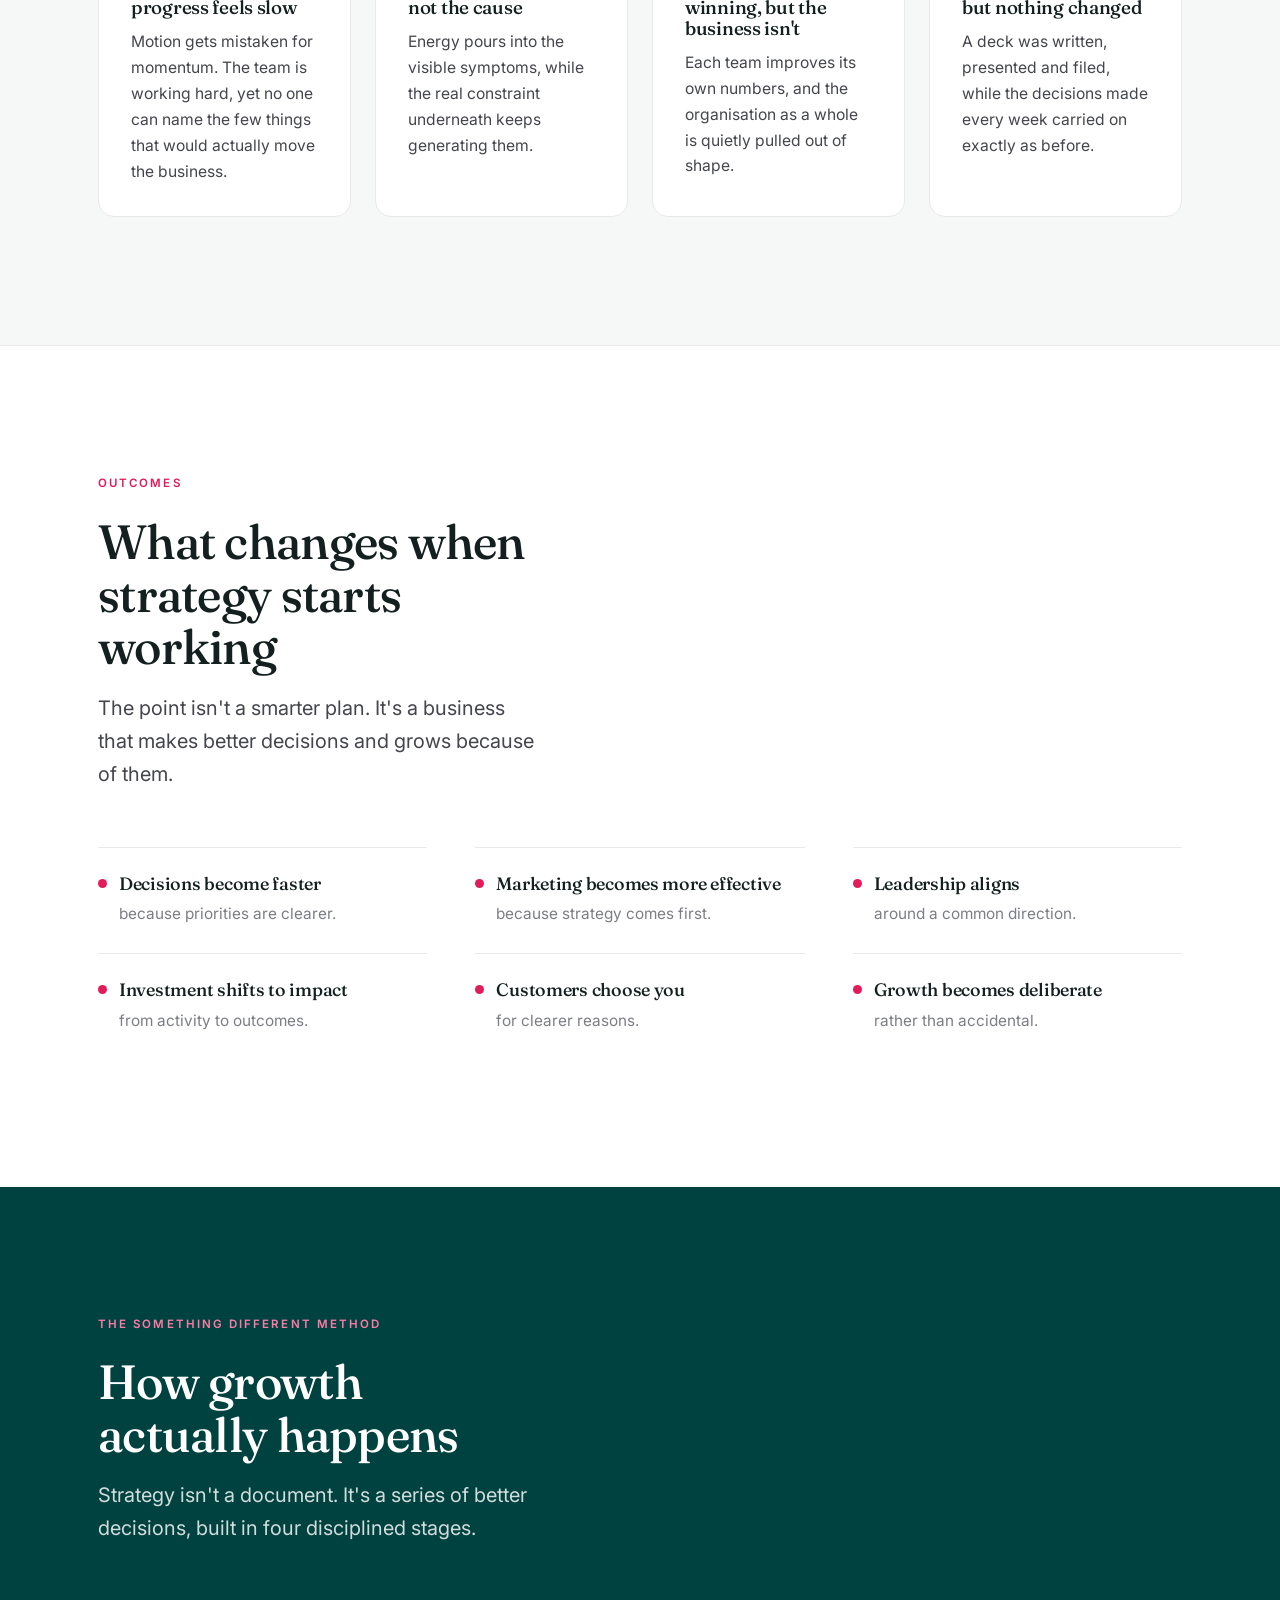
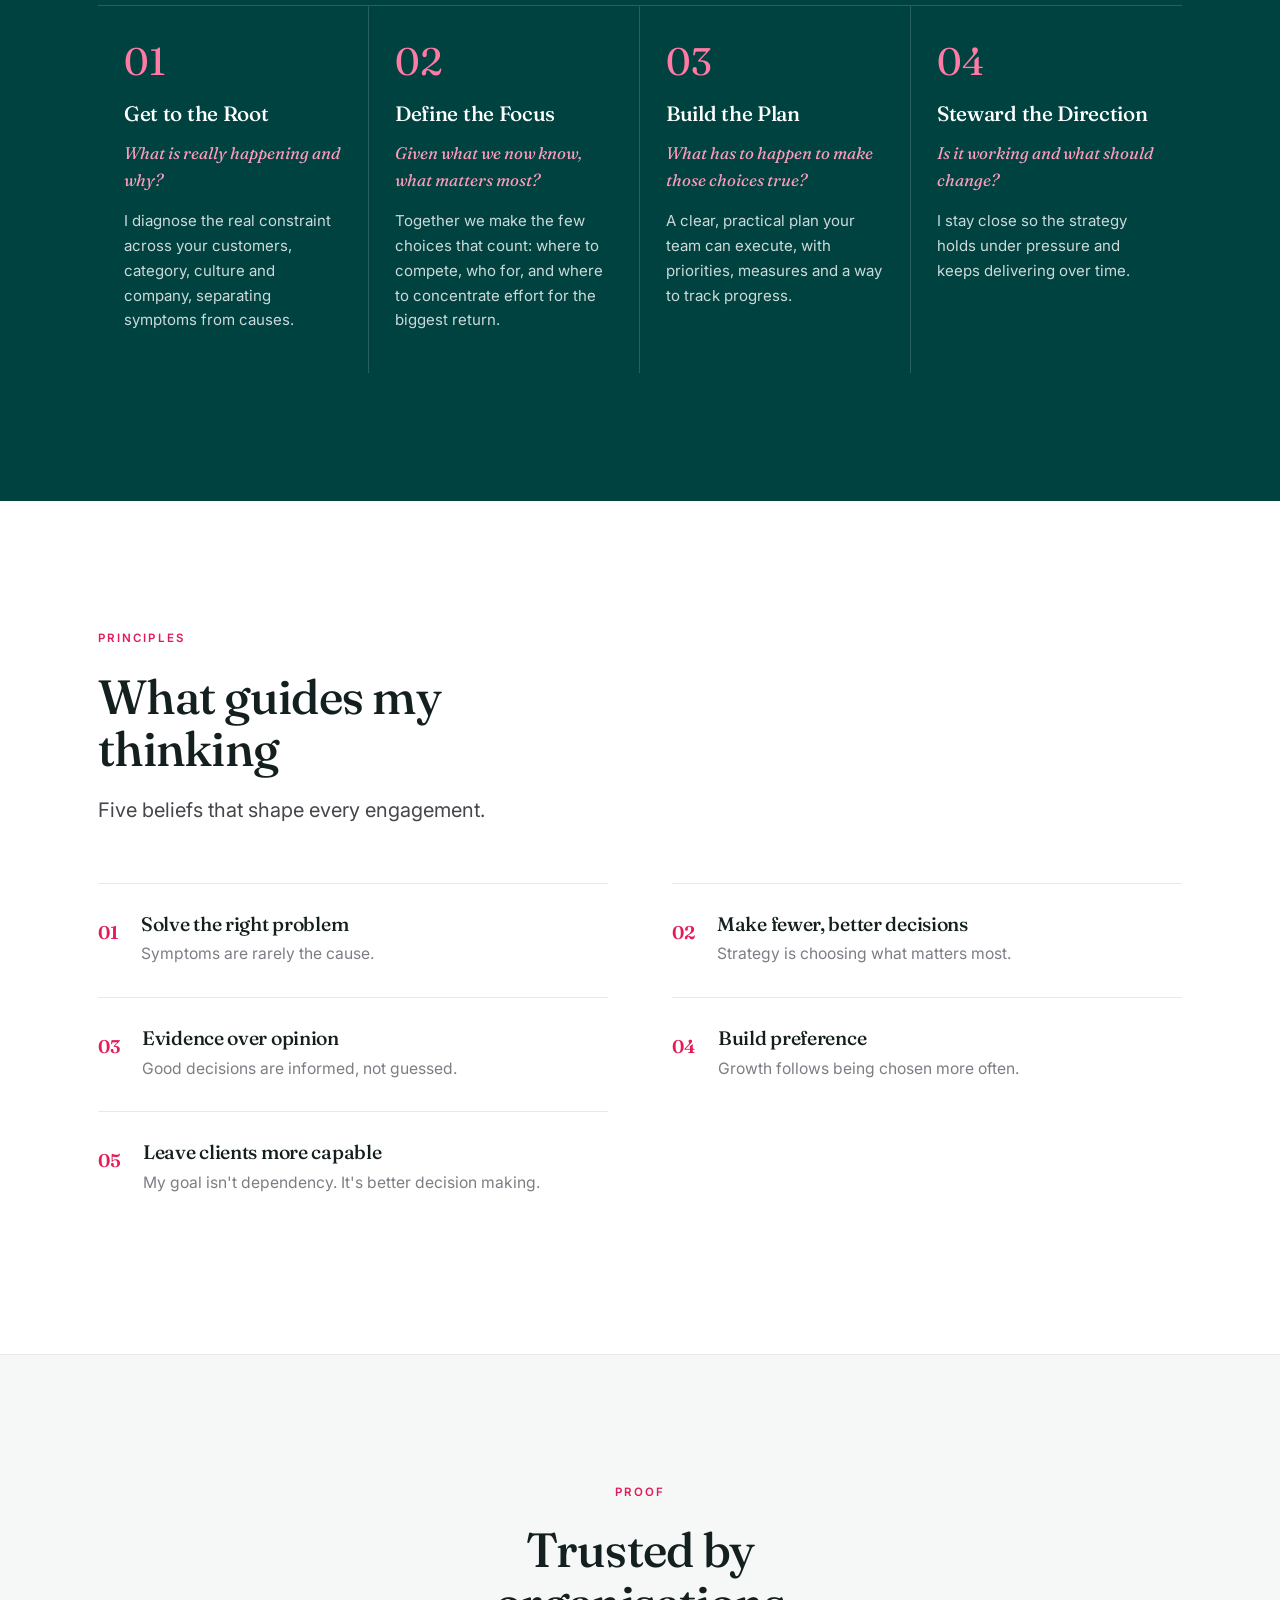
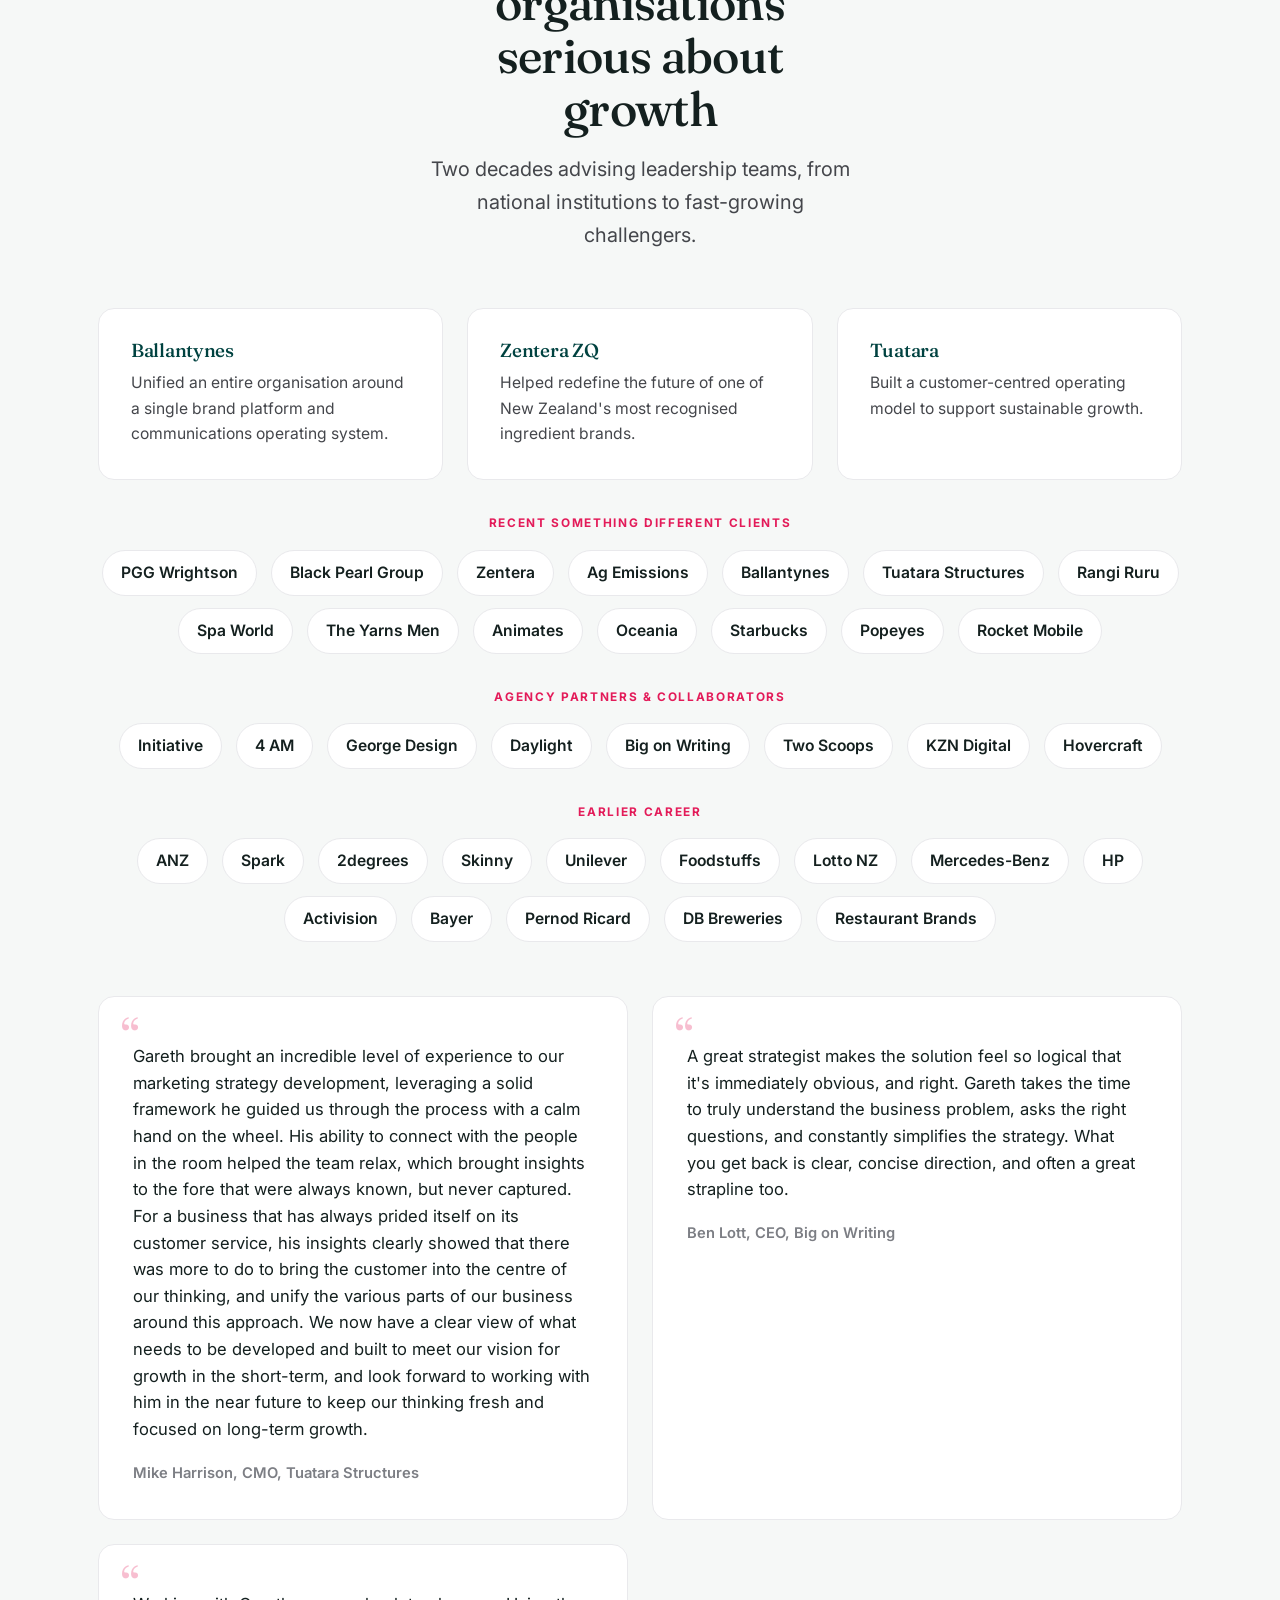
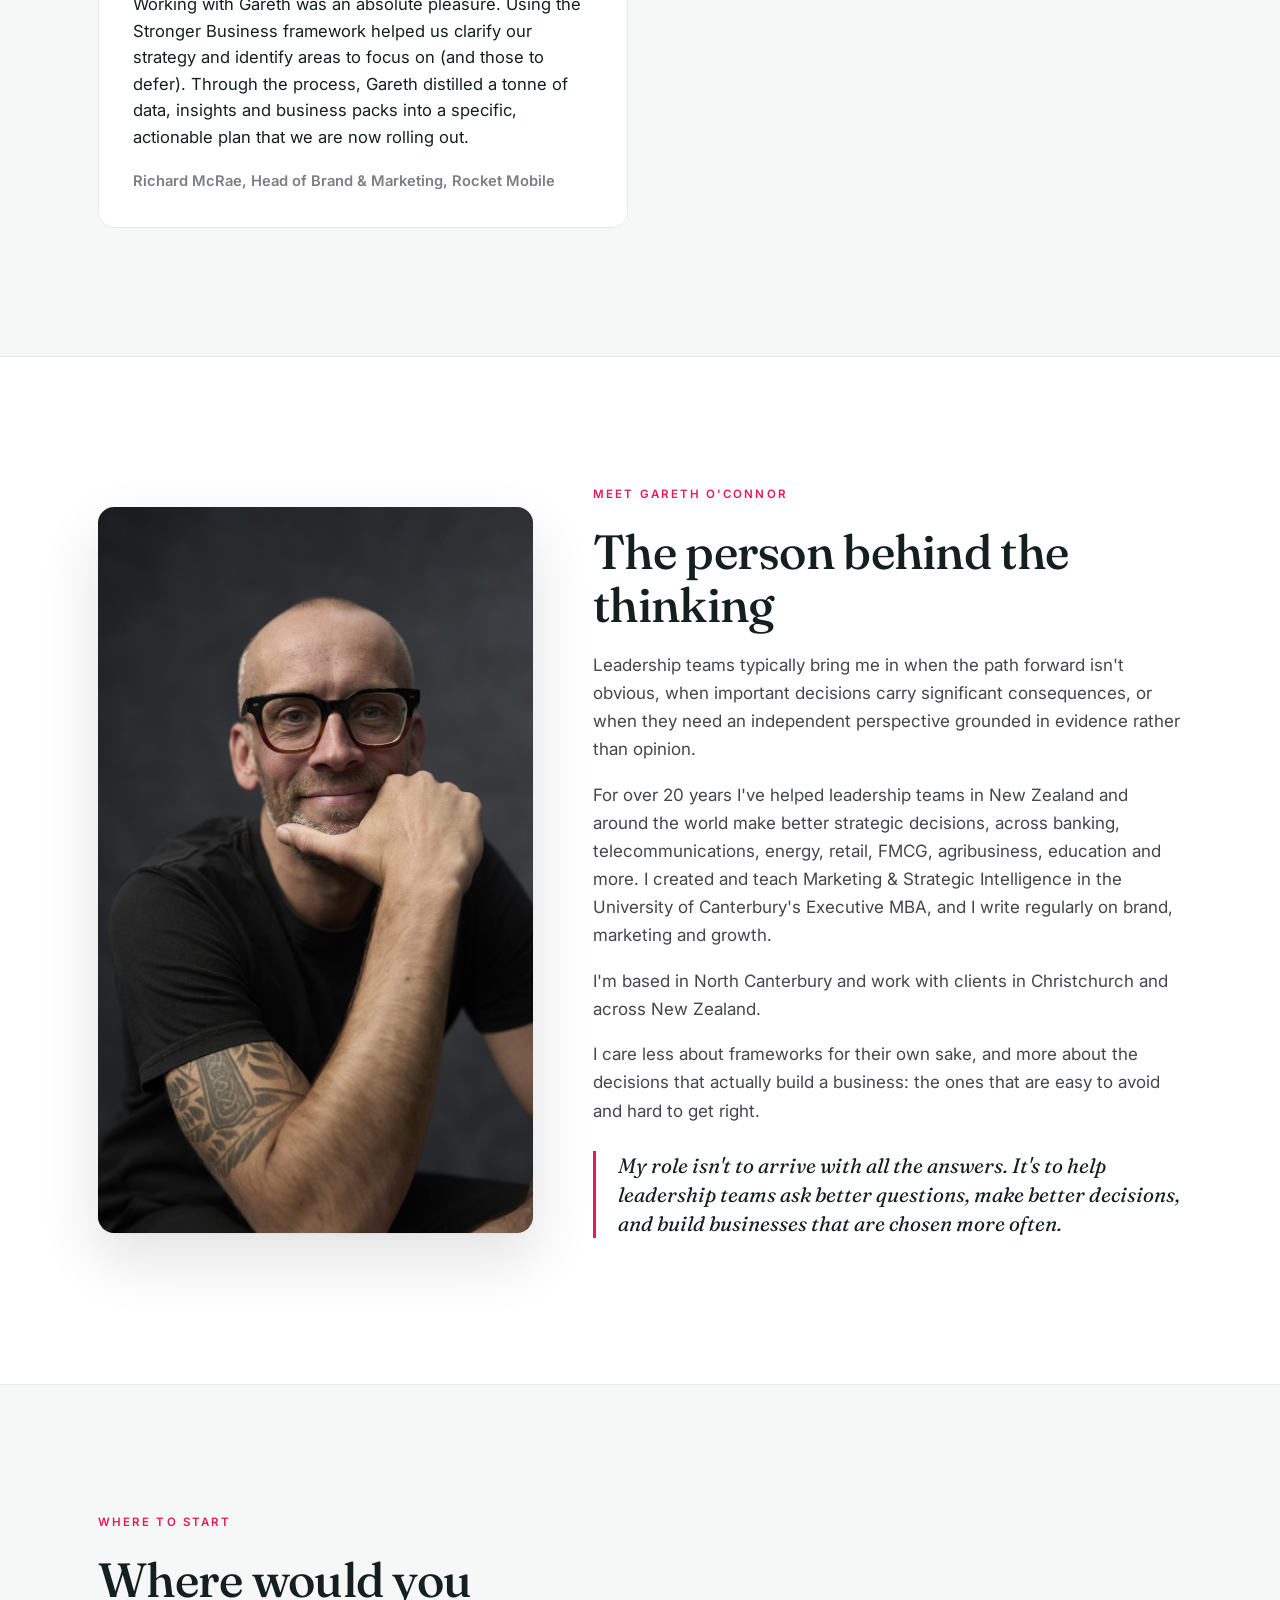
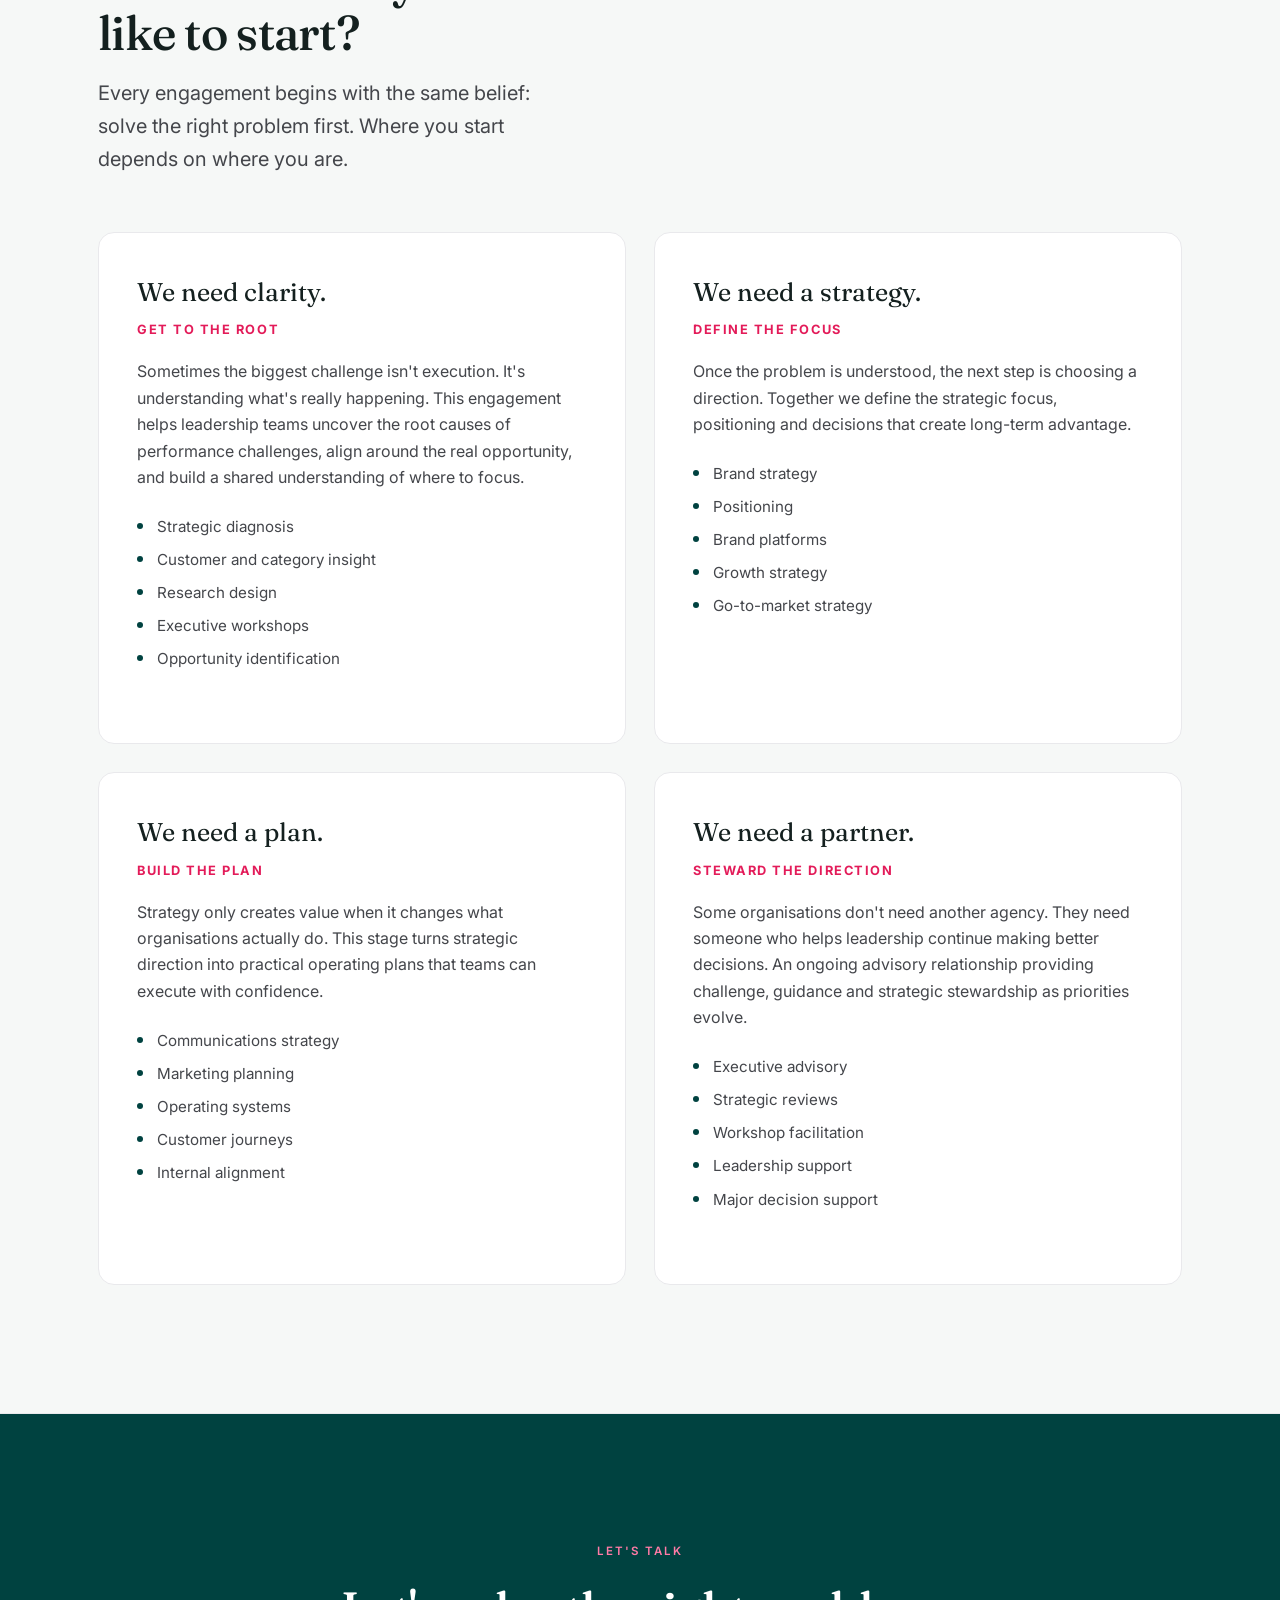
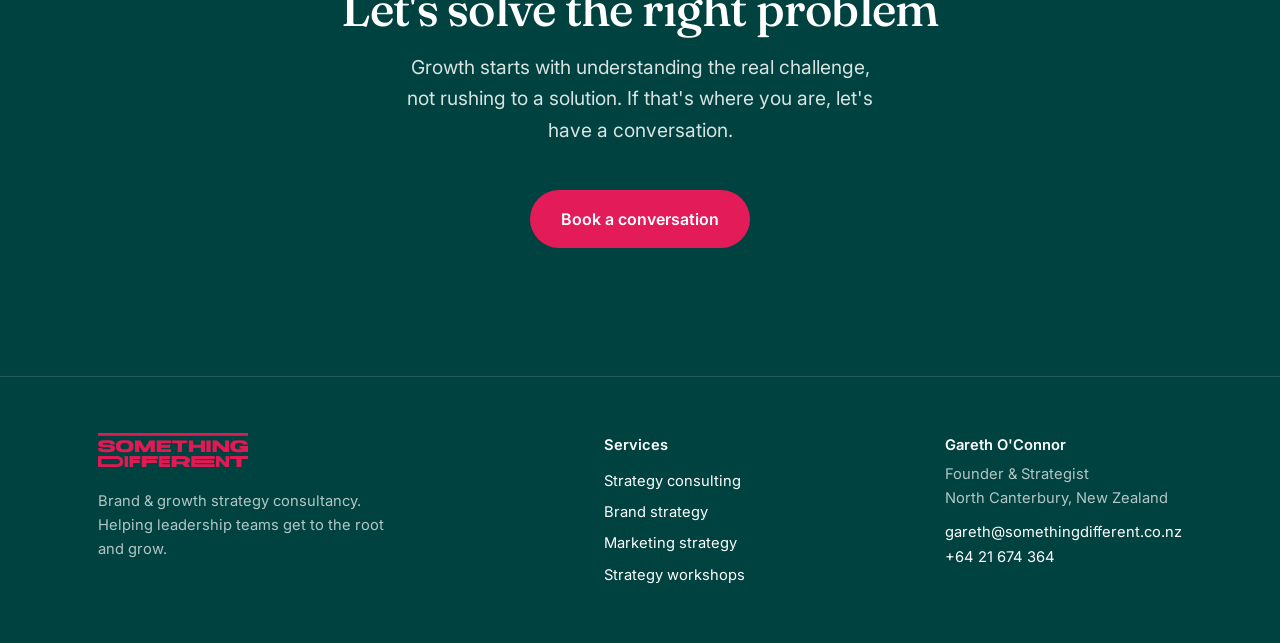
==== commit 564045be: "Make the site easier for AI tools and search engines to read - Write the Musings archive into the pa" ====
--- a/index.html
+++ b/index.html
@@ -31,7 +31,7 @@
 <meta name="twitter:description" content="Better diagnosis. Better decisions. Stronger businesses.">
 <meta name="twitter:image" content="https://somethingdifferent.co.nz/assets/og-image.png">
 <script type="application/ld+json">
-{"@context":"https://schema.org","@type":"ProfessionalService","name":"Something Different","description":"Brand and growth strategy consultancy helping leadership teams get to the root of performance challenges and build focused, commercially sound strategies that win preference and growth.","url":"https://somethingdifferent.co.nz/","logo":"https://somethingdifferent.co.nz/assets/logo.png","image":"https://somethingdifferent.co.nz/assets/og-image.png","email":"gareth@somethingdifferent.co.nz","telephone":"+64-21-674-364","areaServed":"New Zealand","founder":{"@type":"Person","name":"Gareth O'Connor","jobTitle":"Founder & Strategist","sameAs":"https://nz.linkedin.com/in/gareth-o-connor-3b755a29"},"sameAs":["https://nz.linkedin.com/in/gareth-o-connor-3b755a29"]}
+{"@context": "https://schema.org", "@type": "ProfessionalService", "name": "Something Different", "description": "Brand and growth strategy consultancy helping leadership teams get to the root of performance challenges and build focused, commercially sound strategies that win preference and growth.", "url": "https://somethingdifferent.co.nz/", "logo": "https://somethingdifferent.co.nz/assets/logo.png", "image": "https://somethingdifferent.co.nz/assets/og-image.png", "email": "gareth@somethingdifferent.co.nz", "telephone": "+64-21-674-364", "areaServed": [{"@type": "Country", "name": "New Zealand"}, {"@type": "City", "name": "Christchurch"}], "founder": {"@type": "Person", "name": "Gareth O'Connor", "jobTitle": "Founder & Strategist", "url": "https://somethingdifferent.co.nz/#about", "image": "https://somethingdifferent.co.nz/assets/gareth.jpg", "sameAs": ["https://nz.linkedin.com/in/gareth-o-connor-3b755a29", "https://www.canterbury.ac.nz/about-uc/contact-us/external-directory/gareth-oconnor"], "knowsAbout": ["Brand strategy", "Positioning", "Growth strategy", "Marketing strategy", "Communications strategy", "Media strategy", "Marketing effectiveness"]}, "sameAs": ["https://nz.linkedin.com/in/gareth-o-connor-3b755a29"], "address": {"@type": "PostalAddress", "addressRegion": "Canterbury", "addressCountry": "NZ"}, "knowsAbout": ["Brand strategy", "Growth strategy", "Marketing strategy", "Strategic diagnosis", "Executive workshops"], "makesOffer": [{"@type": "Offer", "itemOffered": {"@type": "Service", "name": "Strategy consulting", "url": "https://somethingdifferent.co.nz/strategy-consultant"}}, {"@type": "Offer", "itemOffered": {"@type": "Service", "name": "Brand strategy", "url": "https://somethingdifferent.co.nz/brand-strategy"}}, {"@type": "Offer", "itemOffered": {"@type": "Service", "name": "Marketing strategy", "url": "https://somethingdifferent.co.nz/marketing-strategy"}}, {"@type": "Offer", "itemOffered": {"@type": "Service", "name": "Strategy workshops", "url": "https://somethingdifferent.co.nz/strategy-workshops"}}]}
 </script>
 <link rel="preconnect" href="https://fonts.googleapis.com">
 <link rel="preconnect" href="https://fonts.gstatic.com" crossorigin>
@@ -347,6 +347,7 @@
         <h2>The person behind the thinking</h2>
         <p style="margin-top:1.2rem;">Leadership teams typically bring me in when the path forward isn't obvious, when important decisions carry significant consequences, or when they need an independent perspective grounded in evidence rather than opinion.</p>
         <p>For over 20 years I've helped leadership teams in New Zealand and around the world make better strategic decisions, across banking, telecommunications, energy, retail, FMCG, agribusiness, education and more. I created and teach Marketing &amp; Strategic Intelligence in the University of Canterbury's Executive MBA, and I write regularly on brand, marketing and growth.</p>
+        <p>I'm based in North Canterbury and work with clients in Christchurch and across New Zealand.</p>
         <p>I care less about frameworks for their own sake, and more about the decisions that actually build a business: the ones that are easy to avoid and hard to get right.</p>
         <p class="about-quote">My role isn't to arrive with all the answers. It's to help leadership teams ask better questions, make better decisions, and build businesses that are chosen more often.</p>
       </div>
@@ -415,9 +416,16 @@
       <img src="assets/logo.png" alt="Something Different">
       <p style="margin-top:14px;max-width:34ch;">Brand &amp; growth strategy consultancy. Helping leadership teams get to the root and grow.</p>
     </div>
+    <div style="display:flex;flex-direction:column;gap:7px;">
+      <p style="color:#fff;font-weight:600;margin-bottom:4px;">Services</p>
+      <a href="strategy-consultant">Strategy consulting</a>
+      <a href="brand-strategy">Brand strategy</a>
+      <a href="marketing-strategy">Marketing strategy</a>
+      <a href="strategy-workshops">Strategy workshops</a>
+    </div>
     <div>
       <p style="color:#fff;font-weight:600;margin-bottom:4px;">Gareth O'Connor</p>
-      <p style="margin:0;">Founder &amp; Strategist</p>
+      <p style="margin:0;">Founder &amp; Strategist<br>North Canterbury, New Zealand</p>
       <p style="margin:10px 0 0;"><a href="mailto:gareth@somethingdifferent.co.nz">gareth@somethingdifferent.co.nz</a><br><a href="tel:+6421674364">+64 21 674 364</a></p>
     </div>
   </div>
